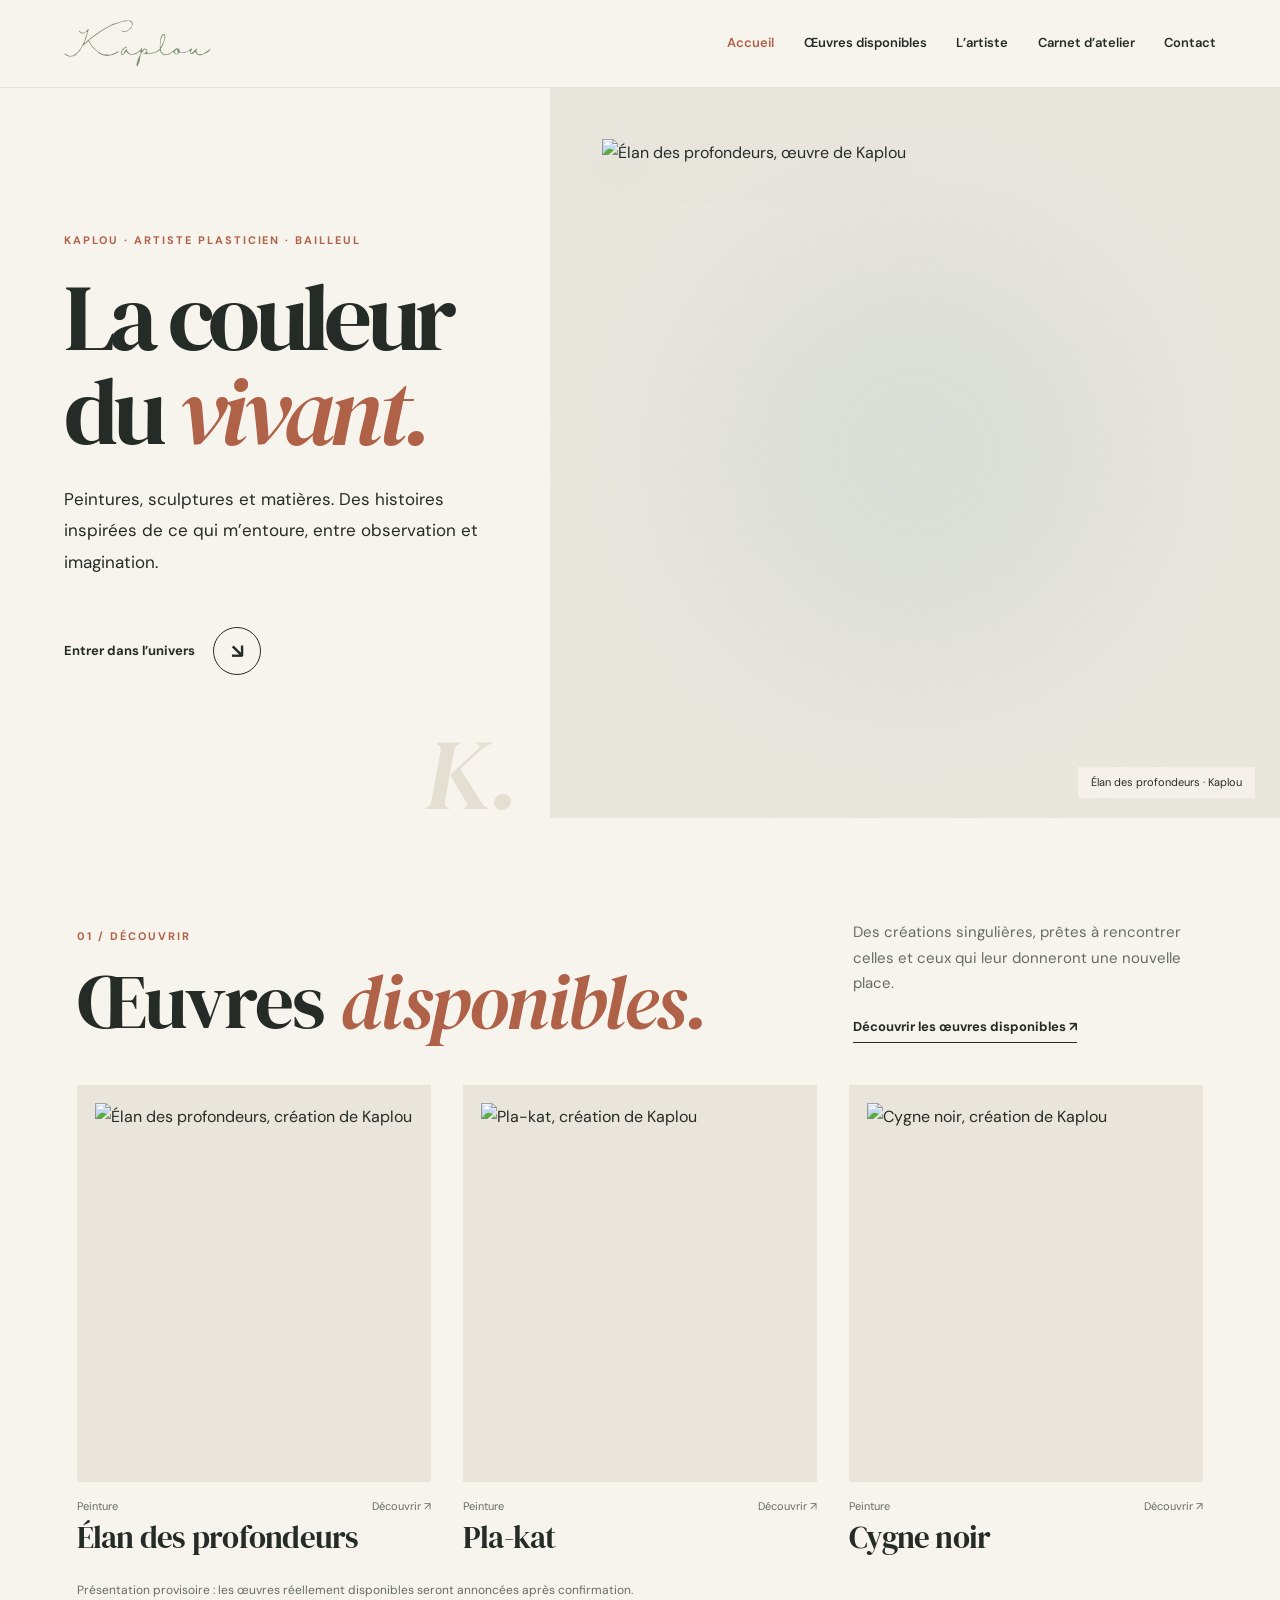
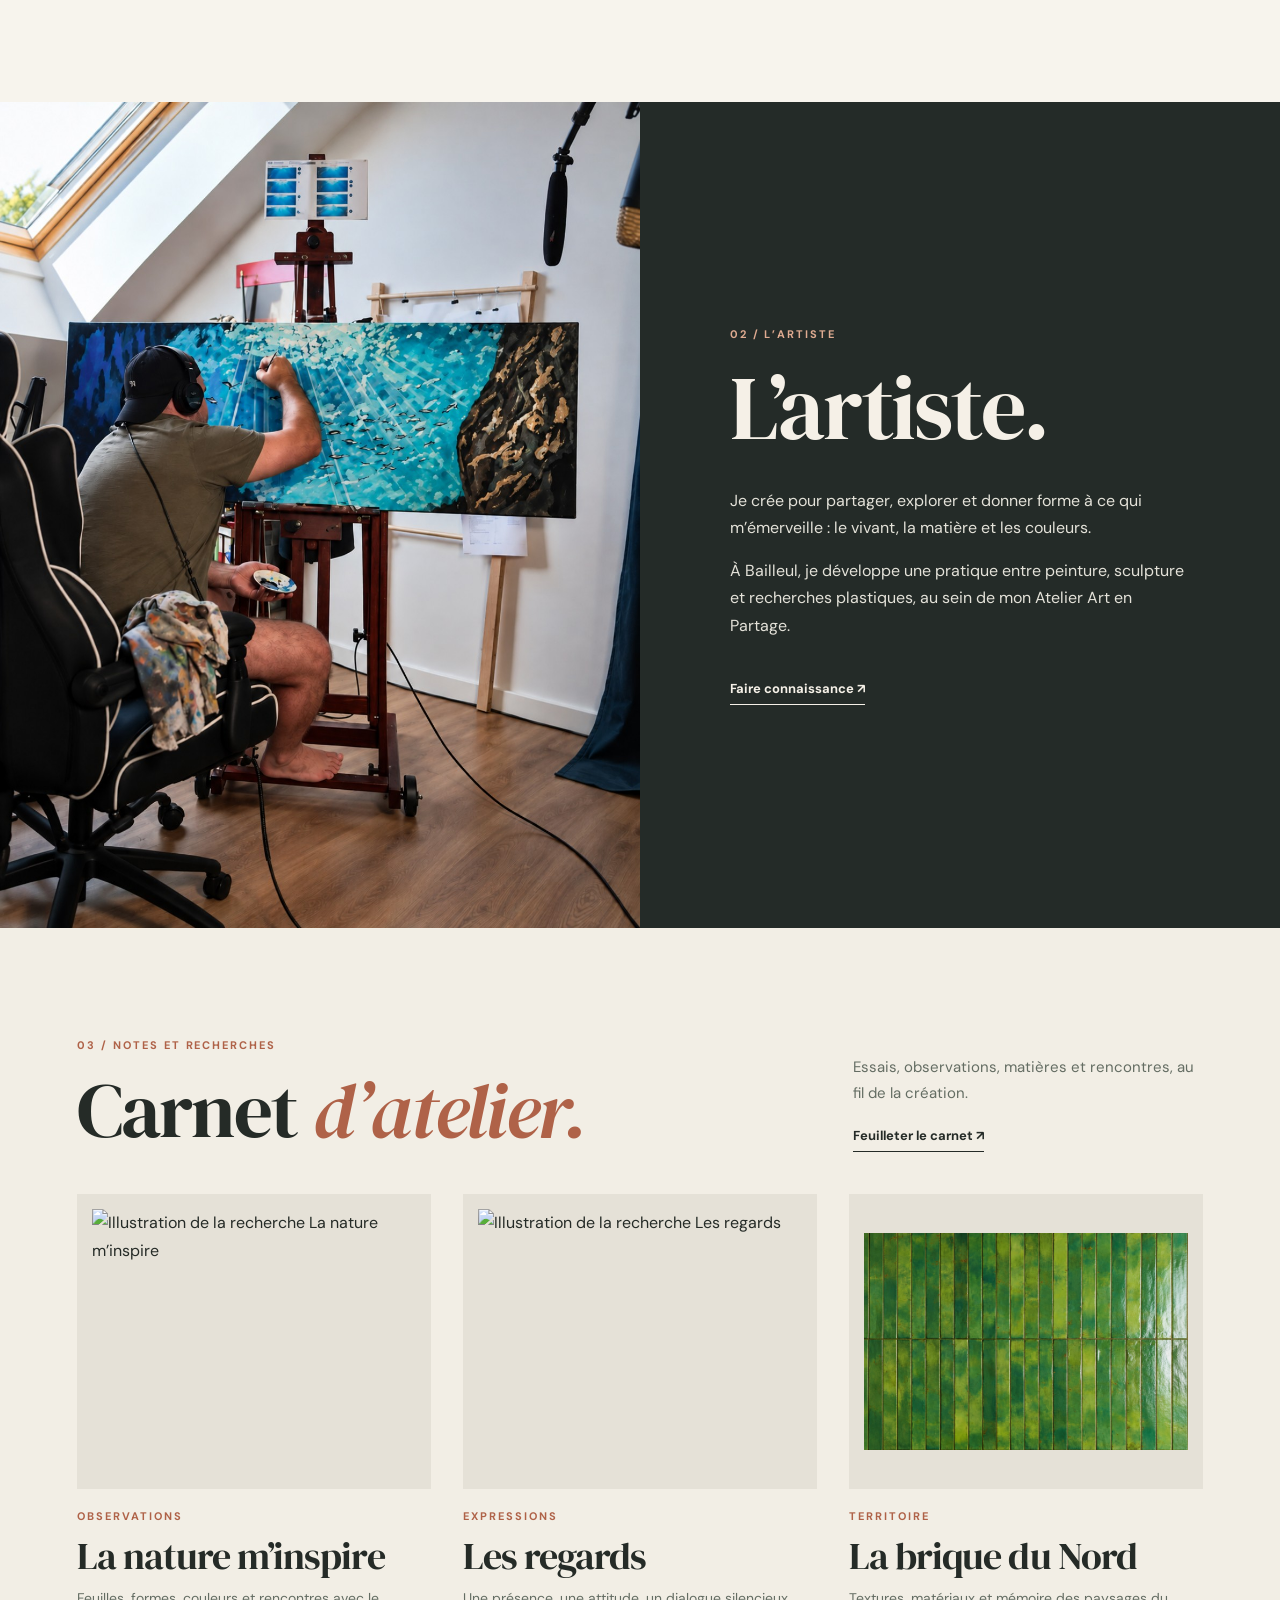
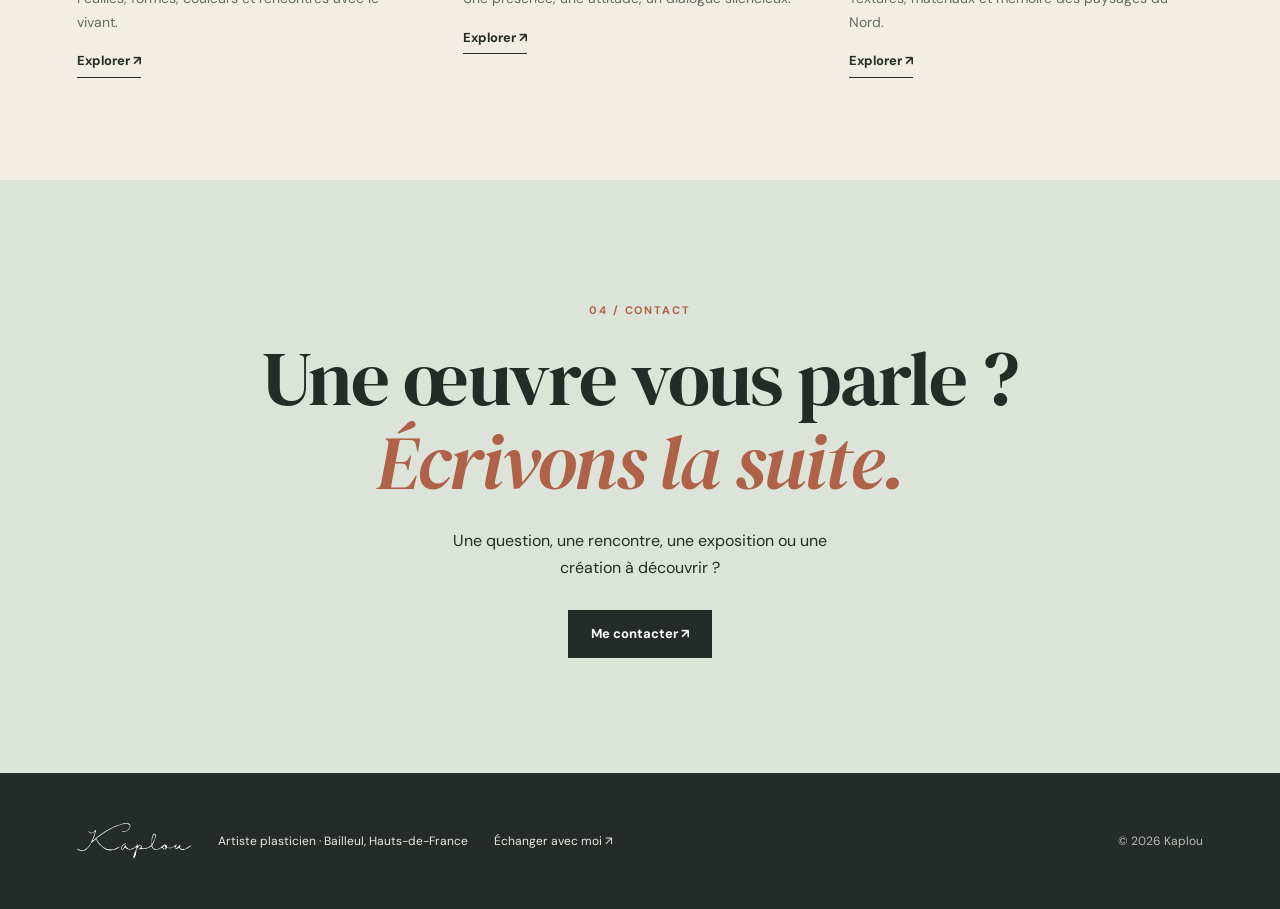
==== index.html @ fce2c9f2 "Actualiser le chargement des fiches pour supprimer l’ancien lien de contact" ====
<!doctype html><html lang="fr"><head><meta charset="utf-8"><meta name="viewport" content="width=device-width,initial-scale=1"><meta name="theme-color" content="#f7f4ed"><meta name="description" content="Peintures, sculptures et recherches artistiques de Kaplou, artiste plasticien à Bailleul."><title>Artiste plasticien | Kaplou</title><link rel="preconnect" href="https://fonts.googleapis.com"><link rel="preconnect" href="https://fonts.gstatic.com" crossorigin><link href="https://fonts.googleapis.com/css2?family=DM+Sans:wght@400;500;600;700&family=DM+Serif+Display:ital@0;1&display=swap" rel="stylesheet"><link rel="stylesheet" href="style.css"></head><body><header class="header"><a class="brand" href="index.html" aria-label="Kaplou, accueil"><img src="images/kaplou-signature.svg" alt="Kaplou"></a><button class="menu-toggle" aria-label="Ouvrir le menu" aria-controls="menu" aria-expanded="false"><span></span><span></span></button><nav class="nav" id="menu" aria-label="Navigation principale"><a aria-current="page" href="index.html">Accueil</a><a  href="oeuvres.html">Œuvres disponibles</a><a  href="artiste.html">L’artiste</a><a  href="carnet.html">Carnet d’atelier</a><a  href="index.html#contact">Contact</a></nav></header><main id="main"><section class="hero" id="accueil"><div class="hero-copy"><span class="overline">Kaplou · Artiste plasticien · Bailleul</span><h1>La couleur<br>du <em>vivant.</em></h1><p>Peintures, sculptures et matières. Des histoires inspirées de ce qui m’entoure, entre observation et imagination.</p><a class="round-link" href="#oeuvres"><span>Entrer dans l’univers</span><span aria-hidden="true">↘</span></a><span class="hero-mark" aria-hidden="true">K.</span></div><div class="hero-art"><img src="https://raw.githubusercontent.com/kaplou/Atelier-Art-en-partage/main/images/portfolio/elan-profondeurs.webp" alt="Élan des profondeurs, œuvre de Kaplou"><span class="image-label">Élan des profondeurs · Kaplou</span></div></section><section class="section works-preview" id="oeuvres"><div class="section-head"><div><span class="overline">01 / Découvrir</span><h2>Œuvres <em>disponibles.</em></h2></div><div><p>Des créations singulières, prêtes à rencontrer celles et ceux qui leur donneront une nouvelle place.</p><a class="text-link" href="oeuvres.html">Découvrir les œuvres disponibles ↗</a></div></div><div class="works-grid"><a class="work-card" href="oeuvre.html?id=elan" aria-label="Découvrir Élan des profondeurs"><div class="work-art"><img loading="lazy" src="https://raw.githubusercontent.com/kaplou/Atelier-Art-en-partage/main/images/portfolio/elan-profondeurs.webp" alt="Élan des profondeurs, création de Kaplou"></div><div class="card-meta"><span>Peinture</span><span>Découvrir ↗</span></div><h3>Élan des profondeurs</h3></a><a class="work-card" href="oeuvre.html?id=plakat" aria-label="Découvrir Pla-kat"><div class="work-art"><img loading="lazy" src="https://raw.githubusercontent.com/kaplou/Atelier-Art-en-partage/main/images/portfolio/pla-kat.webp" alt="Pla-kat, création de Kaplou"></div><div class="card-meta"><span>Peinture</span><span>Découvrir ↗</span></div><h3>Pla-kat</h3></a><a class="work-card" href="oeuvre.html?id=cygne" aria-label="Découvrir Cygne noir"><div class="work-art"><img loading="lazy" src="https://raw.githubusercontent.com/kaplou/Atelier-Art-en-partage/main/images/portfolio/cygne-noir-valide.webp" alt="Cygne noir, création de Kaplou"></div><div class="card-meta"><span>Peinture</span><span>Découvrir ↗</span></div><h3>Cygne noir</h3></a></div><p class="disclaimer">Présentation provisoire : les œuvres réellement disponibles seront annoncées après confirmation.</p></section><section class="artist-preview" id="artiste"><div class="artist-image"><img loading="lazy" src="images/Kaplou%20Atelier%2004%20oct.%202026%2C%2009_33_46.png" alt="Kaplou en train de travailler dans son atelier"></div><div class="artist-copy"><span class="overline">02 / L’artiste</span><h2>L’artiste.</h2><p>Je crée pour partager, explorer et donner forme à ce qui m’émerveille : le vivant, la matière et les couleurs.</p><p>À Bailleul, je développe une pratique entre peinture, sculpture et recherches plastiques, au sein de mon Atelier Art en Partage.</p><a class="text-link light" href="artiste.html">Faire connaissance ↗</a></div></section><section class="section journal-preview" id="carnet"><div class="section-head"><div><span class="overline">03 / Notes et recherches</span><h2>Carnet <em>d’atelier.</em></h2></div><div><p>Essais, observations, matières et rencontres, au fil de la création.</p><a class="text-link" href="carnet.html">Feuilleter le carnet ↗</a></div></div><div class="stories-grid"><a class="story-card" href="recherche.html?id=nature"><div class="story-art"><img loading="lazy" src="https://raw.githubusercontent.com/kaplou/Atelier-Art-en-partage/main/images/portfolio/elan-profondeurs.webp" alt="Illustration de la recherche La nature m’inspire"></div><span class="overline">Observations</span><h3>La nature m’inspire</h3><p>Feuilles, formes, couleurs et rencontres avec le vivant.</p><span class="text-link">Explorer ↗</span></a><a class="story-card" href="recherche.html?id=regards"><div class="story-art"><img loading="lazy" src="https://raw.githubusercontent.com/kaplou/Atelier-Art-en-partage/main/images/portfolio/pla-kat.webp" alt="Illustration de la recherche Les regards"></div><span class="overline">Expressions</span><h3>Les regards</h3><p>Une présence, une attitude, un dialogue silencieux.</p><span class="text-link">Explorer ↗</span></a><a class="story-card" href="recherche.html?id=brique"><div class="story-art"><img loading="lazy" src="images/Mur%20de%20carreaux%20verts%20%C3%A9maill%C3%A9s.png" alt="Illustration de la recherche La brique du Nord"></div><span class="overline">Territoire</span><h3>La brique du Nord</h3><p>Textures, matériaux et mémoire des paysages du Nord.</p><span class="text-link">Explorer ↗</span></a></div></section><section class="contact-block" id="contact"><span class="overline">04 / Contact</span><h2>Une œuvre vous parle ?<br><em>Écrivons la suite.</em></h2><p>Une question, une rencontre, une exposition ou une création à découvrir ?</p><a class="button" href="mailto:contact@atelierartenpartage.fr?subject=Bonjour%20Kaplou">Me contacter ↗</a></section></main><footer class="footer"><a href="index.html" aria-label="Retour à l’accueil"><img src="images/kaplou-signature.svg" alt="Kaplou"></a><p>Artiste plasticien · Bailleul, Hauts-de-France</p><a href="index.html#contact">Échanger avec moi ↗</a><small>© <span data-year></span> Kaplou</small></footer><script src="script.js?v=20261014b" defer></script></body></html>
---- style.css ----
:root{--paper:#f7f4ed;--paper2:#eee8dc;--ink:#252b27;--muted:#646d63;--sage:#849681;--brick:#af6248;--line:#ddd6c9;--dark:#242b28;--serif:'DM Serif Display',Georgia,serif;--sans:'DM Sans',Arial,sans-serif}*{box-sizing:border-box}html{scroll-behavior:smooth;scroll-padding-top:88px}body{margin:0;background:var(--paper);color:var(--ink);font:16px/1.7 var(--sans);-webkit-font-smoothing:antialiased}img{display:block;max-width:100%}a{color:inherit;text-decoration:none}button{font:inherit}button,a{-webkit-tap-highlight-color:transparent}a:focus-visible,button:focus-visible{outline:3px solid var(--brick);outline-offset:5px}h1,h2,h3,p{margin-top:0}h1,h2,h3{font-family:var(--serif);font-weight:400;line-height:1.08;letter-spacing:-.025em}h1 em,h2 em{font-weight:400;color:var(--brick)}.overline{font-size:11px;font-weight:700;letter-spacing:.18em;text-transform:uppercase;color:var(--brick)}.header{height:88px;display:flex;align-items:center;justify-content:space-between;gap:24px;padding:0 clamp(22px,5vw,88px);position:sticky;top:0;z-index:30;background:rgba(247,244,237,.96);backdrop-filter:blur(12px);border-bottom:1px solid rgba(37,43,39,.08)}.brand{display:block;flex:none}.brand img{width:148px;max-height:68px;object-fit:contain}.nav{display:flex;align-items:center;gap:clamp(16px,2.3vw,38px)}.nav a{font-size:13px;font-weight:600;position:relative}.nav a[aria-current]{color:var(--brick)}.nav a:hover{color:var(--brick)}.menu-toggle{display:none}.hero{min-height:min(730px,calc(100svh - 88px));display:grid;grid-template-columns:43% 57%;overflow:hidden}.hero-copy{padding:clamp(45px,7vw,112px) clamp(25px,5vw,85px);display:flex;flex-direction:column;justify-content:center;position:relative}.hero-copy h1{font-size:clamp(70px,7.4vw,126px);margin:22px 0 25px;line-height:.99;letter-spacing:-.06em}.hero-copy>p{max-width:440px;font-size:17px;line-height:1.85}.hero-mark{font-family:var(--serif);font-style:italic;font-size:100px;position:absolute;right:30px;bottom:-40px;color:#e5dfd3;z-index:-1}.round-link{margin-top:32px;display:flex;align-items:center;gap:18px;align-self:flex-start;font-size:13px;font-weight:700}.round-link span:last-child{display:grid;place-items:center;width:48px;height:48px;border:1px solid var(--ink);border-radius:50%;font-size:20px;transition:background .2s}.round-link:hover span:last-child{background:var(--ink);color:var(--paper)}.hero-art{position:relative;background:#e9e6de;display:flex;align-items:center;justify-content:center;overflow:hidden}.hero-art:before{content:'';position:absolute;width:60%;aspect-ratio:1;border-radius:50%;background:#cfd8cf;filter:blur(80px);opacity:.55}.hero-art img{position:relative;width:100%;height:100%;max-height:730px;object-fit:contain;padding:clamp(20px,4vw,65px);filter:drop-shadow(0 20px 22px rgba(0,0,0,.09))}.image-label{position:absolute;bottom:20px;right:25px;background:rgba(247,244,237,.86);padding:6px 13px;font-size:11px}.section{padding:clamp(70px,8vw,126px) clamp(24px,6vw,108px)}.section-head{display:flex;align-items:end;justify-content:space-between;gap:45px;margin-bottom:42px}.section-head h2{font-size:clamp(51px,6vw,92px);margin:12px 0 0}.section-head>div:last-child{max-width:350px}.section-head p{font-size:15px;color:var(--muted);margin-bottom:15px}.text-link{display:inline-block;font-size:13px;font-weight:700;border-bottom:1px solid currentColor;padding-bottom:4px}.text-link:hover{color:var(--brick)}.works-grid{display:grid;grid-template-columns:repeat(3,minmax(0,1fr));gap:clamp(16px,2.5vw,36px)}.work-card,.story-card{min-width:0}.work-art{height:clamp(260px,31vw,450px);display:grid;place-items:center;background:#eae5db;overflow:hidden}.work-art img{width:100%;height:100%;object-fit:contain;padding:18px;transition:transform .45s}.work-card:hover .work-art img,.story-card:hover .story-art img{transform:scale(1.04)}.card-meta{display:flex;justify-content:space-between;gap:8px;margin:15px 0 6px;font-size:11px;color:var(--muted)}.work-card h3{font-size:clamp(24px,2.4vw,34px);margin:0}.disclaimer{font-size:12px;color:var(--muted);margin:25px 0 0}.artist-preview{display:grid;grid-template-columns:1fr 1fr;background:var(--dark);color:#f5f0e7;min-height:530px}.artist-image{min-height:530px;overflow:hidden}.artist-image img{width:100%;height:100%;object-fit:cover}.artist-copy{padding:clamp(55px,7vw,105px) clamp(30px,7vw,112px);display:flex;flex-direction:column;align-items:flex-start;justify-content:center}.artist-copy .overline{color:#dfab91}.artist-copy h2{font-size:clamp(64px,7vw,104px);margin:16px 0 30px}.artist-copy p{font-size:16px;max-width:500px;color:#e4e2d9}.artist-copy .text-link{margin-top:23px}.text-link.light{color:#f5f0e7}.journal-preview{background:#f2eee5}.stories-grid{display:grid;grid-template-columns:repeat(3,minmax(0,1fr));gap:clamp(16px,2.5vw,34px)}.stories-grid.four{grid-template-columns:repeat(2,minmax(0,1fr));row-gap:70px}.story-art{height:clamp(200px,23vw,320px);background:#e5e1d7;overflow:hidden}.story-art img{height:100%;width:100%;object-fit:contain;padding:15px;transition:transform .45s}.story-card>.overline{display:block;margin-top:18px}.story-card h3{font-size:clamp(27px,3vw,42px);margin:10px 0}.story-card p{color:var(--muted);font-size:14px;max-width:330px;margin-bottom:12px}.contact-block{background:#dce4d9;text-align:center;padding:clamp(80px,9vw,140px) 24px}.contact-block h2{font-size:clamp(48px,6vw,90px);margin:15px 0 24px}.contact-block p{max-width:430px;margin:0 auto 28px}.button{display:inline-block;padding:13px 23px;background:var(--dark);color:white;font-size:13px;font-weight:700}.button:hover{background:var(--brick)}.footer{padding:50px clamp(24px,6vw,108px);display:flex;align-items:center;gap:26px;flex-wrap:wrap;background:var(--dark);color:#eeeae0}.footer img{width:115px;filter:brightness(0) invert(1)}.footer p,.footer a:not(:first-child),.footer small{font-size:12px;margin:0}.footer small{margin-left:auto;color:#bcbeb6}.page-intro{padding:clamp(70px,9vw,140px) clamp(24px,8vw,135px) clamp(65px,7vw,100px);max-width:1250px}.page-intro h1{font-size:clamp(65px,9vw,132px);margin:17px 0 28px;line-height:1}.page-intro p{max-width:670px;font-size:clamp(17px,2vw,22px);line-height:1.8}.inner-section{padding-top:55px}.soft-banner{padding:75px clamp(24px,8vw,135px);background:#e6e2d7}.soft-banner h2{font-size:clamp(43px,5vw,75px);margin:12px 0}.soft-banner p{max-width:680px}.subnav{display:flex;gap:10px;flex-wrap:wrap;padding:0 clamp(24px,8vw,135px) 50px}.subnav a{padding:11px 17px;border:1px solid var(--line);font-size:13px}.subnav a:hover{background:var(--ink);color:white}.editorial{display:grid;grid-template-columns:1fr 1fr;min-height:540px;scroll-margin-top:90px}.editorial.reverse .editorial-photo{order:2}.editorial-photo{min-height:440px;overflow:hidden;background:var(--paper2)}.editorial-photo img{width:100%;height:100%;object-fit:cover}.editorial-text{padding:clamp(55px,7vw,110px);display:flex;flex-direction:column;justify-content:center;align-items:flex-start}.editorial-text h2{font-size:clamp(50px,5.5vw,85px);margin:18px 0 30px}.editorial-text p{max-width:490px}.editorial.reverse{background:#ede7db}.compact{scroll-margin-top:90px}.territory{display:grid;grid-template-columns:1fr 1fr;align-items:center;background:#dce4d9;scroll-margin-top:90px}.territory>div{padding:clamp(55px,7vw,110px)}.territory h2{font-size:clamp(52px,6vw,90px);margin:18px 0 28px}.territory p{max-width:480px}.territory img{width:100%;height:100%;max-height:620px;object-fit:cover}.detail-shell{max-width:1280px;margin:auto;padding:40px clamp(24px,6vw,85px) 120px}.back-link{font-size:13px;display:inline-block;margin-bottom:40px;border-bottom:1px solid var(--ink)}.detail-grid{display:grid;grid-template-columns:1.1fr .9fr;gap:clamp(30px,6vw,90px);align-items:start}.detail-photo{background:var(--paper2);height:clamp(380px,50vw,660px);display:flex;align-items:center;justify-content:center}.detail-photo img{height:100%;width:100%;object-fit:contain;padding:24px}.detail-thumbs{display:flex;gap:12px;margin-top:14px}.detail-thumbs button{width:90px;height:90px;border:1px solid var(--line);background:#ebe5d9;cursor:pointer;padding:5px}.detail-thumbs button[aria-pressed=true]{border:2px solid var(--brick)}.detail-thumbs img{width:100%;height:100%;object-fit:contain}.detail-copy{padding-top:25px}.detail-copy h1,.research-detail h1{font-size:clamp(53px,6vw,90px);margin:15px 0 28px}.detail-copy p{font-size:17px}.detail-note{margin-top:35px;border-top:1px solid var(--line);padding-top:25px;color:var(--muted);font-size:14px}.research-detail{max-width:960px}.research-detail>p{max-width:690px;font-size:19px}.research-image{width:100%;max-height:660px;object-fit:contain;background:var(--paper2);padding:25px;margin:35px 0}.research-text{max-width:650px;margin-top:50px}.research-text h2{font-size:clamp(40px,5vw,65px)}.research-text p{color:var(--muted)}@media(max-width:900px){.header{height:74px}.brand img{width:125px}.menu-toggle{display:flex;width:45px;height:45px;flex-direction:column;justify-content:center;gap:7px;border:0;background:transparent;cursor:pointer}.menu-toggle span{height:2px;width:24px;background:var(--ink);display:block}.nav{display:none;position:absolute;left:0;right:0;top:74px;background:var(--paper);padding:18px 25px 28px;box-shadow:0 16px 30px rgba(0,0,0,.1);flex-direction:column;align-items:stretch;gap:0}.nav.open{display:flex}.nav a{padding:12px 0;border-bottom:1px solid var(--line);font-size:16px}.hero{grid-template-columns:1fr;min-height:0}.hero-copy{padding:60px 30px 40px}.hero-copy h1{font-size:clamp(65px,11vw,100px)}.hero-art{min-height:460px;height:56vw;max-height:610px}.section-head{align-items:start;flex-direction:column;gap:20px}.artist-preview{grid-template-columns:1fr}.artist-image{min-height:0;height:440px}.artist-copy{padding:65px 30px}.editorial,.territory{grid-template-columns:1fr}.editorial.reverse .editorial-photo{order:0}.editorial-photo{height:400px;min-height:0}.editorial-text,.territory>div{padding:60px 30px}.territory img{height:400px}.detail-grid{grid-template-columns:1fr}.detail-photo{height:540px}}@media(max-width:600px){body{font-size:15px}.hero-copy{padding:52px 23px 35px}.hero-copy h1{font-size:clamp(60px,15vw,88px)}.hero-art{height:390px;min-height:0}.hero-art img{padding:25px}.section{padding:65px 22px}.section-head{margin-bottom:30px}.section-head h2{font-size:clamp(50px,12vw,73px)}.works-grid{grid-template-columns:repeat(2,minmax(0,1fr));gap:15px}.work-art{height:240px}.work-art img{padding:9px}.work-card h3{font-size:23px}.card-meta{font-size:10px;flex-wrap:wrap}.stories-grid,.stories-grid.four{grid-template-columns:1fr;gap:40px}.story-art{height:285px}.artist-image{height:360px}.artist-copy h2{font-size:65px}.contact-block{padding:85px 23px}.contact-block h2{font-size:52px}.page-intro{padding:65px 23px 40px}.page-intro h1{font-size:clamp(56px,13vw,78px)}.subnav{padding:0 22px 30px}.editorial-photo{height:330px}.editorial-text{padding:55px 23px}.detail-shell{padding:30px 22px 80px}.detail-photo{height:390px}.detail-thumbs button{width:75px;height:75px}.footer{padding:40px 23px;gap:20px}.footer small{margin-left:0;width:100%}}@media(prefers-reduced-motion:reduce){html{scroll-behavior:auto}*,*:before,*:after{transition:none!important}}
/* Œuvres disponibles : invitation douce à l'adoption */
.artist-word{scroll-margin-top:110px;margin-top:32px;padding:30px 0;border-top:1px solid var(--line)}.artist-word h2{font-size:clamp(32px,4vw,52px);margin:12px 0 20px}.artist-word p{font-size:16px}.adoption-pending{margin-top:20px;padding:20px 22px;background:var(--paper2);font-size:13px!important;color:var(--muted)}.detail-story-trigger{margin-top:15px;margin-bottom:8px}.detail-note .button{color:white}
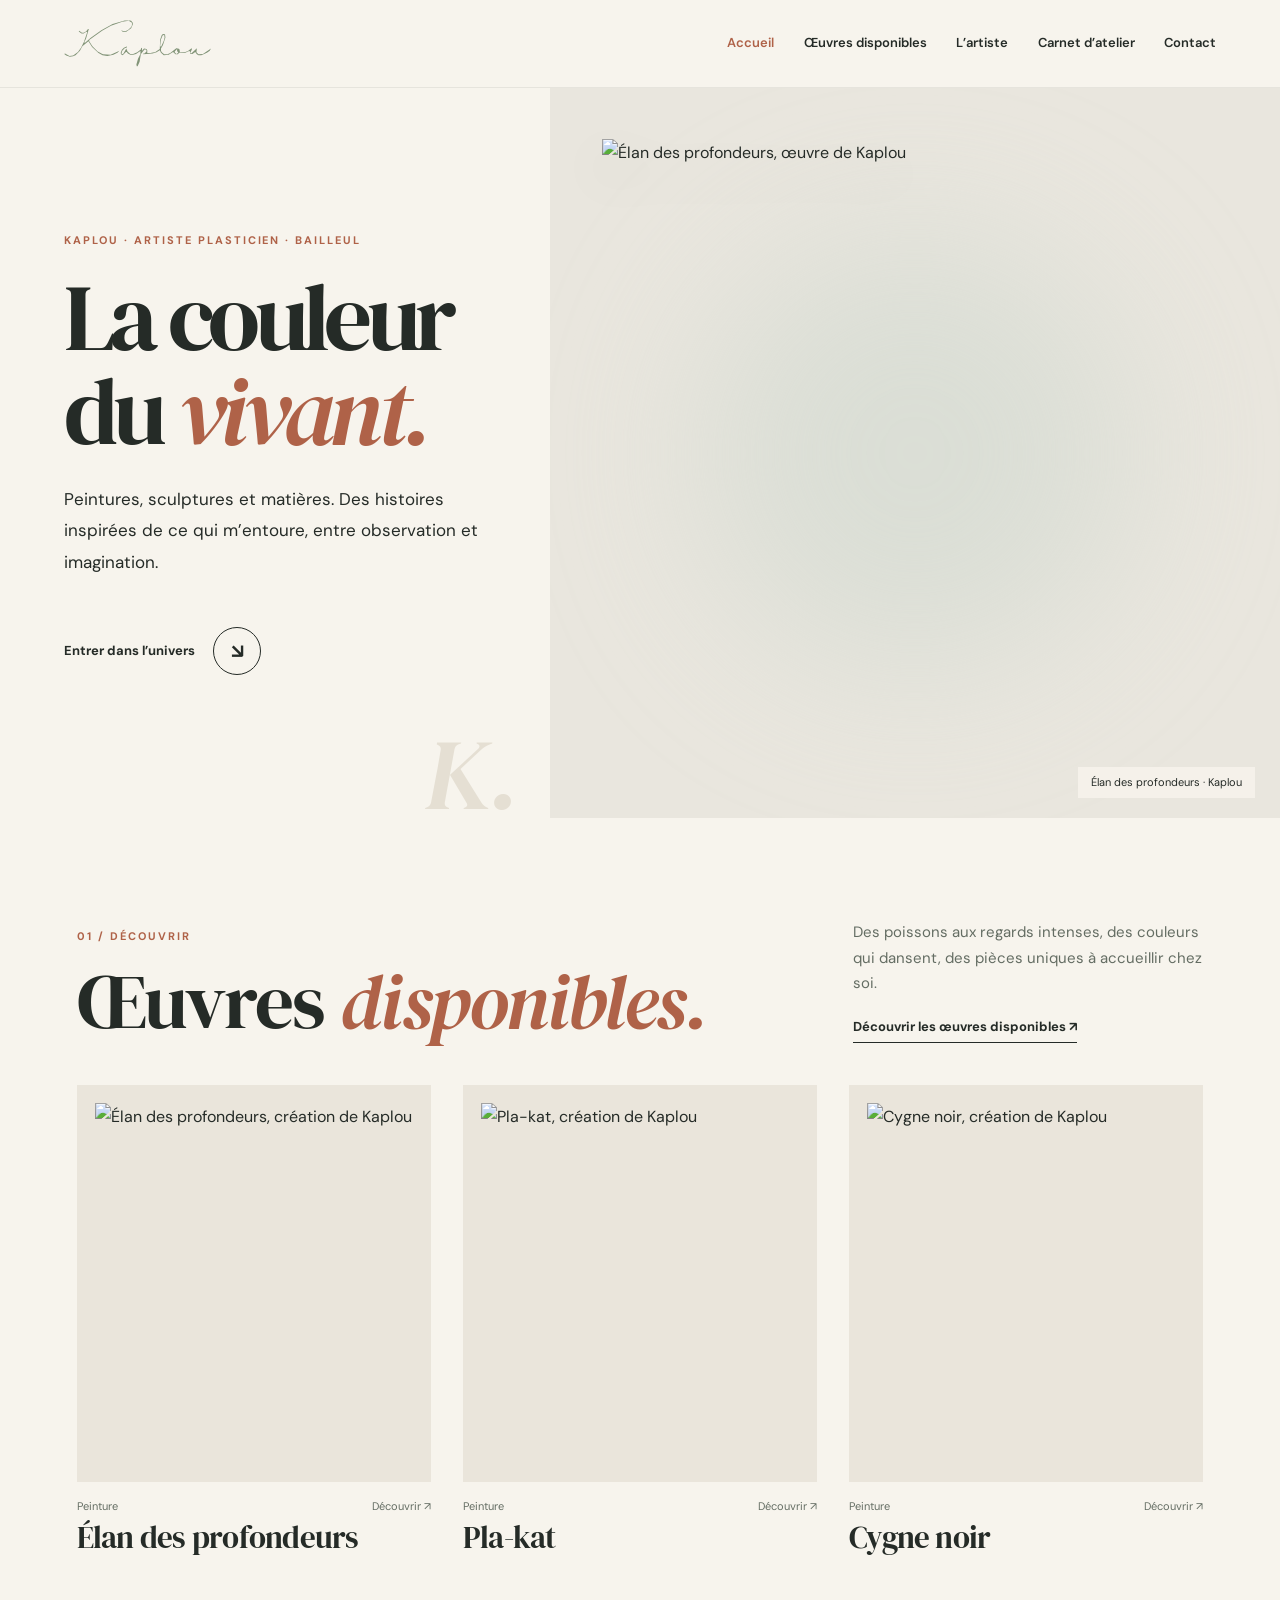
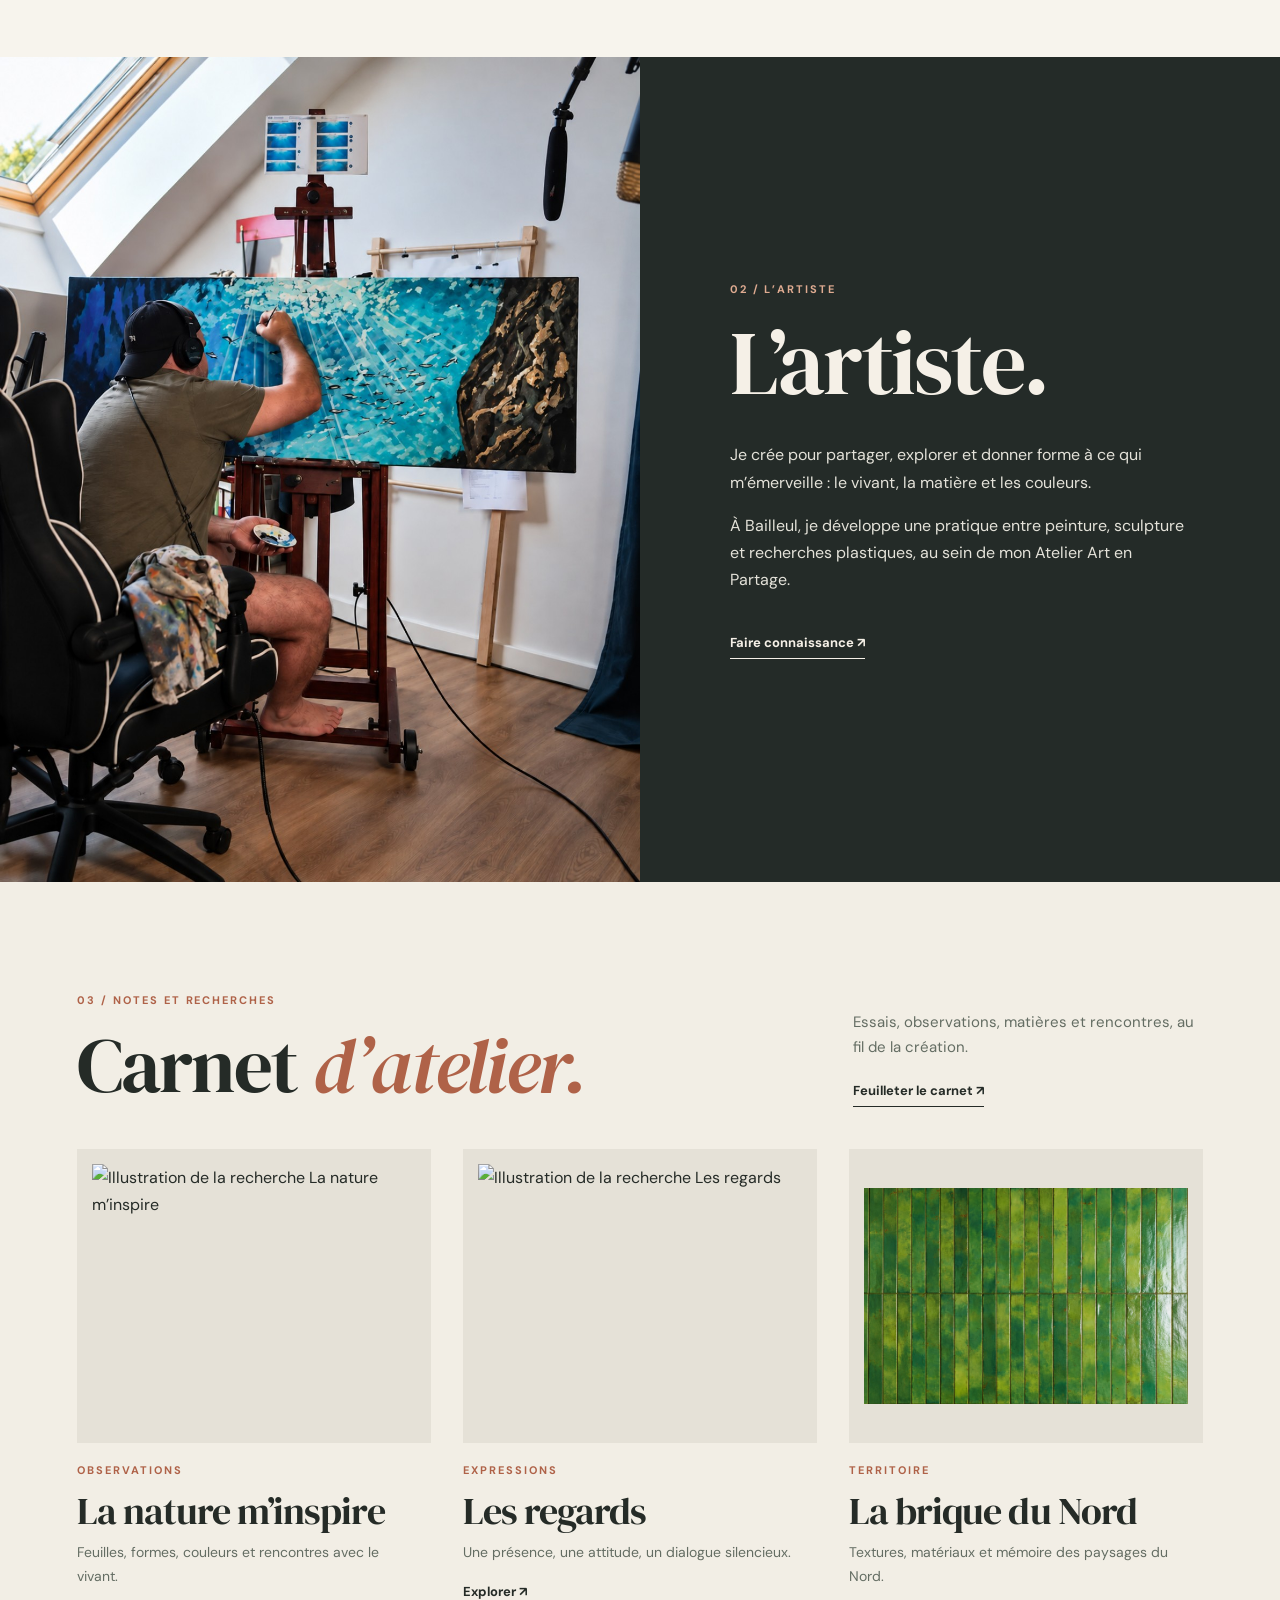
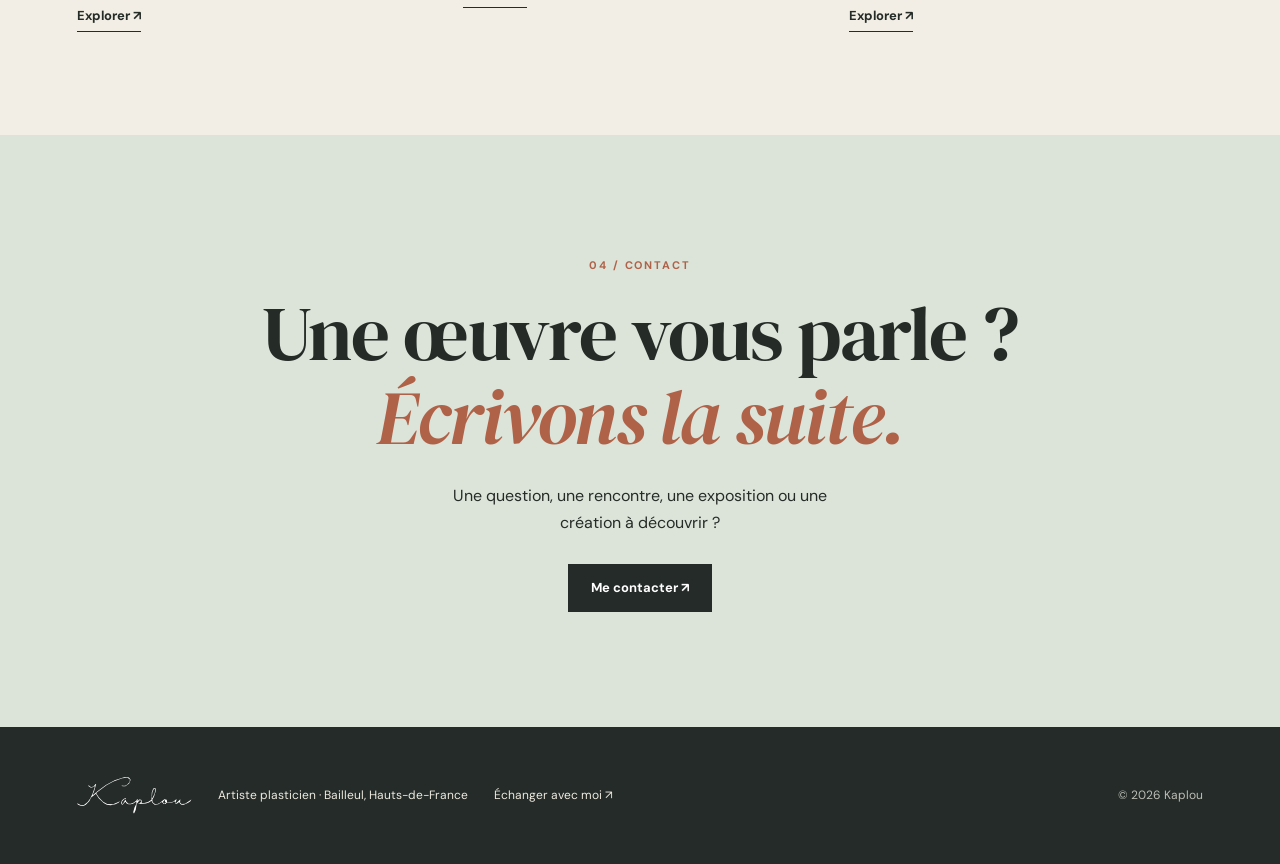
==== commit 63375fa8: "Présenter une expérience Kaplou complète avec contenus exemples sans textes techniques" ====
--- a/index.html
+++ b/index.html
@@ -1 +1 @@
-<!doctype html><html lang="fr"><head><meta charset="utf-8"><meta name="viewport" content="width=device-width,initial-scale=1"><meta name="theme-color" content="#f7f4ed"><meta name="description" content="Peintures, sculptures et recherches artistiques de Kaplou, artiste plasticien à Bailleul."><title>Artiste plasticien | Kaplou</title><link rel="preconnect" href="https://fonts.googleapis.com"><link rel="preconnect" href="https://fonts.gstatic.com" crossorigin><link href="https://fonts.googleapis.com/css2?family=DM+Sans:wght@400;500;600;700&family=DM+Serif+Display:ital@0;1&display=swap" rel="stylesheet"><link rel="stylesheet" href="style.css"></head><body><header class="header"><a class="brand" href="index.html" aria-label="Kaplou, accueil"><img src="images/kaplou-signature.svg" alt="Kaplou"></a><button class="menu-toggle" aria-label="Ouvrir le menu" aria-controls="menu" aria-expanded="false"><span></span><span></span></button><nav class="nav" id="menu" aria-label="Navigation principale"><a aria-current="page" href="index.html">Accueil</a><a  href="oeuvres.html">Œuvres disponibles</a><a  href="artiste.html">L’artiste</a><a  href="carnet.html">Carnet d’atelier</a><a  href="index.html#contact">Contact</a></nav></header><main id="main"><section class="hero" id="accueil"><div class="hero-copy"><span class="overline">Kaplou · Artiste plasticien · Bailleul</span><h1>La couleur<br>du <em>vivant.</em></h1><p>Peintures, sculptures et matières. Des histoires inspirées de ce qui m’entoure, entre observation et imagination.</p><a class="round-link" href="#oeuvres"><span>Entrer dans l’univers</span><span aria-hidden="true">↘</span></a><span class="hero-mark" aria-hidden="true">K.</span></div><div class="hero-art"><img src="https://raw.githubusercontent.com/kaplou/Atelier-Art-en-partage/main/images/portfolio/elan-profondeurs.webp" alt="Élan des profondeurs, œuvre de Kaplou"><span class="image-label">Élan des profondeurs · Kaplou</span></div></section><section class="section works-preview" id="oeuvres"><div class="section-head"><div><span class="overline">01 / Découvrir</span><h2>Œuvres <em>disponibles.</em></h2></div><div><p>Des créations singulières, prêtes à rencontrer celles et ceux qui leur donneront une nouvelle place.</p><a class="text-link" href="oeuvres.html">Découvrir les œuvres disponibles ↗</a></div></div><div class="works-grid"><a class="work-card" href="oeuvre.html?id=elan" aria-label="Découvrir Élan des profondeurs"><div class="work-art"><img loading="lazy" src="https://raw.githubusercontent.com/kaplou/Atelier-Art-en-partage/main/images/portfolio/elan-profondeurs.webp" alt="Élan des profondeurs, création de Kaplou"></div><div class="card-meta"><span>Peinture</span><span>Découvrir ↗</span></div><h3>Élan des profondeurs</h3></a><a class="work-card" href="oeuvre.html?id=plakat" aria-label="Découvrir Pla-kat"><div class="work-art"><img loading="lazy" src="https://raw.githubusercontent.com/kaplou/Atelier-Art-en-partage/main/images/portfolio/pla-kat.webp" alt="Pla-kat, création de Kaplou"></div><div class="card-meta"><span>Peinture</span><span>Découvrir ↗</span></div><h3>Pla-kat</h3></a><a class="work-card" href="oeuvre.html?id=cygne" aria-label="Découvrir Cygne noir"><div class="work-art"><img loading="lazy" src="https://raw.githubusercontent.com/kaplou/Atelier-Art-en-partage/main/images/portfolio/cygne-noir-valide.webp" alt="Cygne noir, création de Kaplou"></div><div class="card-meta"><span>Peinture</span><span>Découvrir ↗</span></div><h3>Cygne noir</h3></a></div><p class="disclaimer">Présentation provisoire : les œuvres réellement disponibles seront annoncées après confirmation.</p></section><section class="artist-preview" id="artiste"><div class="artist-image"><img loading="lazy" src="images/Kaplou%20Atelier%2004%20oct.%202026%2C%2009_33_46.png" alt="Kaplou en train de travailler dans son atelier"></div><div class="artist-copy"><span class="overline">02 / L’artiste</span><h2>L’artiste.</h2><p>Je crée pour partager, explorer et donner forme à ce qui m’émerveille : le vivant, la matière et les couleurs.</p><p>À Bailleul, je développe une pratique entre peinture, sculpture et recherches plastiques, au sein de mon Atelier Art en Partage.</p><a class="text-link light" href="artiste.html">Faire connaissance ↗</a></div></section><section class="section journal-preview" id="carnet"><div class="section-head"><div><span class="overline">03 / Notes et recherches</span><h2>Carnet <em>d’atelier.</em></h2></div><div><p>Essais, observations, matières et rencontres, au fil de la création.</p><a class="text-link" href="carnet.html">Feuilleter le carnet ↗</a></div></div><div class="stories-grid"><a class="story-card" href="recherche.html?id=nature"><div class="story-art"><img loading="lazy" src="https://raw.githubusercontent.com/kaplou/Atelier-Art-en-partage/main/images/portfolio/elan-profondeurs.webp" alt="Illustration de la recherche La nature m’inspire"></div><span class="overline">Observations</span><h3>La nature m’inspire</h3><p>Feuilles, formes, couleurs et rencontres avec le vivant.</p><span class="text-link">Explorer ↗</span></a><a class="story-card" href="recherche.html?id=regards"><div class="story-art"><img loading="lazy" src="https://raw.githubusercontent.com/kaplou/Atelier-Art-en-partage/main/images/portfolio/pla-kat.webp" alt="Illustration de la recherche Les regards"></div><span class="overline">Expressions</span><h3>Les regards</h3><p>Une présence, une attitude, un dialogue silencieux.</p><span class="text-link">Explorer ↗</span></a><a class="story-card" href="recherche.html?id=brique"><div class="story-art"><img loading="lazy" src="images/Mur%20de%20carreaux%20verts%20%C3%A9maill%C3%A9s.png" alt="Illustration de la recherche La brique du Nord"></div><span class="overline">Territoire</span><h3>La brique du Nord</h3><p>Textures, matériaux et mémoire des paysages du Nord.</p><span class="text-link">Explorer ↗</span></a></div></section><section class="contact-block" id="contact"><span class="overline">04 / Contact</span><h2>Une œuvre vous parle ?<br><em>Écrivons la suite.</em></h2><p>Une question, une rencontre, une exposition ou une création à découvrir ?</p><a class="button" href="mailto:contact@atelierartenpartage.fr?subject=Bonjour%20Kaplou">Me contacter ↗</a></section></main><footer class="footer"><a href="index.html" aria-label="Retour à l’accueil"><img src="images/kaplou-signature.svg" alt="Kaplou"></a><p>Artiste plasticien · Bailleul, Hauts-de-France</p><a href="index.html#contact">Échanger avec moi ↗</a><small>© <span data-year></span> Kaplou</small></footer><script src="script.js?v=20261014b" defer></script></body></html>+<!doctype html><html lang="fr"><head><meta charset="utf-8"><meta name="viewport" content="width=device-width,initial-scale=1"><meta name="theme-color" content="#f7f4ed"><meta name="description" content="Peintures, sculptures et recherches artistiques de Kaplou, artiste plasticien à Bailleul."><title>Artiste plasticien | Kaplou</title><link rel="preconnect" href="https://fonts.googleapis.com"><link rel="preconnect" href="https://fonts.gstatic.com" crossorigin><link href="https://fonts.googleapis.com/css2?family=DM+Sans:wght@400;500;600;700&family=DM+Serif+Display:ital@0;1&display=swap" rel="stylesheet"><link rel="stylesheet" href="style.css?v=20261014c"></head><body><header class="header"><a class="brand" href="index.html" aria-label="Kaplou, accueil"><img src="images/kaplou-signature.svg" alt="Kaplou"></a><button class="menu-toggle" aria-label="Ouvrir le menu" aria-controls="menu" aria-expanded="false"><span></span><span></span></button><nav class="nav" id="menu" aria-label="Navigation principale"><a aria-current="page" href="index.html">Accueil</a><a  href="oeuvres.html">Œuvres disponibles</a><a  href="artiste.html">L’artiste</a><a  href="carnet.html">Carnet d’atelier</a><a  href="index.html#contact">Contact</a></nav></header><main id="main"><section class="hero" id="accueil"><div class="hero-copy"><span class="overline">Kaplou · Artiste plasticien · Bailleul</span><h1>La couleur<br>du <em>vivant.</em></h1><p>Peintures, sculptures et matières. Des histoires inspirées de ce qui m’entoure, entre observation et imagination.</p><a class="round-link" href="#oeuvres"><span>Entrer dans l’univers</span><span aria-hidden="true">↘</span></a><span class="hero-mark" aria-hidden="true">K.</span></div><div class="hero-art"><img src="https://raw.githubusercontent.com/kaplou/Atelier-Art-en-partage/main/images/portfolio/elan-profondeurs.webp" alt="Élan des profondeurs, œuvre de Kaplou"><span class="image-label">Élan des profondeurs · Kaplou</span></div></section><section class="section works-preview" id="oeuvres"><div class="section-head"><div><span class="overline">01 / Découvrir</span><h2>Œuvres <em>disponibles.</em></h2></div><div><p>Des poissons aux regards intenses, des couleurs qui dansent, des pièces uniques à accueillir chez soi.</p><a class="text-link" href="oeuvres.html">Découvrir les œuvres disponibles ↗</a></div></div><div class="works-grid"><a class="work-card" href="oeuvre.html?id=elan" aria-label="Découvrir Élan des profondeurs"><div class="work-art"><img loading="lazy" src="https://raw.githubusercontent.com/kaplou/Atelier-Art-en-partage/main/images/portfolio/elan-profondeurs.webp" alt="Élan des profondeurs, création de Kaplou"></div><div class="card-meta"><span>Peinture</span><span>Découvrir ↗</span></div><h3>Élan des profondeurs</h3></a><a class="work-card" href="oeuvre.html?id=plakat" aria-label="Découvrir Pla-kat"><div class="work-art"><img loading="lazy" src="https://raw.githubusercontent.com/kaplou/Atelier-Art-en-partage/main/images/portfolio/pla-kat.webp" alt="Pla-kat, création de Kaplou"></div><div class="card-meta"><span>Peinture</span><span>Découvrir ↗</span></div><h3>Pla-kat</h3></a><a class="work-card" href="oeuvre.html?id=cygne" aria-label="Découvrir Cygne noir"><div class="work-art"><img loading="lazy" src="https://raw.githubusercontent.com/kaplou/Atelier-Art-en-partage/main/images/portfolio/cygne-noir-valide.webp" alt="Cygne noir, création de Kaplou"></div><div class="card-meta"><span>Peinture</span><span>Découvrir ↗</span></div><h3>Cygne noir</h3></a></div></section><section class="artist-preview" id="artiste"><div class="artist-image"><img loading="lazy" src="images/Kaplou%20Atelier%2004%20oct.%202026%2C%2009_33_46.png" alt="Kaplou en train de travailler dans son atelier"></div><div class="artist-copy"><span class="overline">02 / L’artiste</span><h2>L’artiste.</h2><p>Je crée pour partager, explorer et donner forme à ce qui m’émerveille : le vivant, la matière et les couleurs.</p><p>À Bailleul, je développe une pratique entre peinture, sculpture et recherches plastiques, au sein de mon Atelier Art en Partage.</p><a class="text-link light" href="artiste.html">Faire connaissance ↗</a></div></section><section class="section journal-preview" id="carnet"><div class="section-head"><div><span class="overline">03 / Notes et recherches</span><h2>Carnet <em>d’atelier.</em></h2></div><div><p>Essais, observations, matières et rencontres, au fil de la création.</p><a class="text-link" href="carnet.html">Feuilleter le carnet ↗</a></div></div><div class="stories-grid"><a class="story-card" href="recherche.html?id=nature"><div class="story-art"><img loading="lazy" src="https://raw.githubusercontent.com/kaplou/Atelier-Art-en-partage/main/images/portfolio/elan-profondeurs.webp" alt="Illustration de la recherche La nature m’inspire"></div><span class="overline">Observations</span><h3>La nature m’inspire</h3><p>Feuilles, formes, couleurs et rencontres avec le vivant.</p><span class="text-link">Explorer ↗</span></a><a class="story-card" href="recherche.html?id=regards"><div class="story-art"><img loading="lazy" src="https://raw.githubusercontent.com/kaplou/Atelier-Art-en-partage/main/images/portfolio/pla-kat.webp" alt="Illustration de la recherche Les regards"></div><span class="overline">Expressions</span><h3>Les regards</h3><p>Une présence, une attitude, un dialogue silencieux.</p><span class="text-link">Explorer ↗</span></a><a class="story-card" href="recherche.html?id=brique"><div class="story-art"><img loading="lazy" src="images/Mur%20de%20carreaux%20verts%20%C3%A9maill%C3%A9s.png" alt="Illustration de la recherche La brique du Nord"></div><span class="overline">Territoire</span><h3>La brique du Nord</h3><p>Textures, matériaux et mémoire des paysages du Nord.</p><span class="text-link">Explorer ↗</span></a></div></section><section class="contact-block" id="contact"><span class="overline">04 / Contact</span><h2>Une œuvre vous parle ?<br><em>Écrivons la suite.</em></h2><p>Une question, une rencontre, une exposition ou une création à découvrir ?</p><a class="button" href="mailto:contact@atelierartenpartage.fr?subject=Bonjour%20Kaplou">Me contacter ↗</a></section></main><footer class="footer"><a href="index.html" aria-label="Retour à l’accueil"><img src="images/kaplou-signature.svg" alt="Kaplou"></a><p>Artiste plasticien · Bailleul, Hauts-de-France</p><a href="index.html#contact">Échanger avec moi ↗</a><small>© <span data-year></span> Kaplou</small></footer><script src="script.js?v=20261014c" defer></script></body></html>
--- a/style.css
+++ b/style.css
@@ -1,3 +1,6 @@
 :root{--paper:#f7f4ed;--paper2:#eee8dc;--ink:#252b27;--muted:#646d63;--sage:#849681;--brick:#af6248;--line:#ddd6c9;--dark:#242b28;--serif:'DM Serif Display',Georgia,serif;--sans:'DM Sans',Arial,sans-serif}*{box-sizing:border-box}html{scroll-behavior:smooth;scroll-padding-top:88px}body{margin:0;background:var(--paper);color:var(--ink);font:16px/1.7 var(--sans);-webkit-font-smoothing:antialiased}img{display:block;max-width:100%}a{color:inherit;text-decoration:none}button{font:inherit}button,a{-webkit-tap-highlight-color:transparent}a:focus-visible,button:focus-visible{outline:3px solid var(--brick);outline-offset:5px}h1,h2,h3,p{margin-top:0}h1,h2,h3{font-family:var(--serif);font-weight:400;line-height:1.08;letter-spacing:-.025em}h1 em,h2 em{font-weight:400;color:var(--brick)}.overline{font-size:11px;font-weight:700;letter-spacing:.18em;text-transform:uppercase;color:var(--brick)}.header{height:88px;display:flex;align-items:center;justify-content:space-between;gap:24px;padding:0 clamp(22px,5vw,88px);position:sticky;top:0;z-index:30;background:rgba(247,244,237,.96);backdrop-filter:blur(12px);border-bottom:1px solid rgba(37,43,39,.08)}.brand{display:block;flex:none}.brand img{width:148px;max-height:68px;object-fit:contain}.nav{display:flex;align-items:center;gap:clamp(16px,2.3vw,38px)}.nav a{font-size:13px;font-weight:600;position:relative}.nav a[aria-current]{color:var(--brick)}.nav a:hover{color:var(--brick)}.menu-toggle{display:none}.hero{min-height:min(730px,calc(100svh - 88px));display:grid;grid-template-columns:43% 57%;overflow:hidden}.hero-copy{padding:clamp(45px,7vw,112px) clamp(25px,5vw,85px);display:flex;flex-direction:column;justify-content:center;position:relative}.hero-copy h1{font-size:clamp(70px,7.4vw,126px);margin:22px 0 25px;line-height:.99;letter-spacing:-.06em}.hero-copy>p{max-width:440px;font-size:17px;line-height:1.85}.hero-mark{font-family:var(--serif);font-style:italic;font-size:100px;position:absolute;right:30px;bottom:-40px;color:#e5dfd3;z-index:-1}.round-link{margin-top:32px;display:flex;align-items:center;gap:18px;align-self:flex-start;font-size:13px;font-weight:700}.round-link span:last-child{display:grid;place-items:center;width:48px;height:48px;border:1px solid var(--ink);border-radius:50%;font-size:20px;transition:background .2s}.round-link:hover span:last-child{background:var(--ink);color:var(--paper)}.hero-art{position:relative;background:#e9e6de;display:flex;align-items:center;justify-content:center;overflow:hidden}.hero-art:before{content:'';position:absolute;width:60%;aspect-ratio:1;border-radius:50%;background:#cfd8cf;filter:blur(80px);opacity:.55}.hero-art img{position:relative;width:100%;height:100%;max-height:730px;object-fit:contain;padding:clamp(20px,4vw,65px);filter:drop-shadow(0 20px 22px rgba(0,0,0,.09))}.image-label{position:absolute;bottom:20px;right:25px;background:rgba(247,244,237,.86);padding:6px 13px;font-size:11px}.section{padding:clamp(70px,8vw,126px) clamp(24px,6vw,108px)}.section-head{display:flex;align-items:end;justify-content:space-between;gap:45px;margin-bottom:42px}.section-head h2{font-size:clamp(51px,6vw,92px);margin:12px 0 0}.section-head>div:last-child{max-width:350px}.section-head p{font-size:15px;color:var(--muted);margin-bottom:15px}.text-link{display:inline-block;font-size:13px;font-weight:700;border-bottom:1px solid currentColor;padding-bottom:4px}.text-link:hover{color:var(--brick)}.works-grid{display:grid;grid-template-columns:repeat(3,minmax(0,1fr));gap:clamp(16px,2.5vw,36px)}.work-card,.story-card{min-width:0}.work-art{height:clamp(260px,31vw,450px);display:grid;place-items:center;background:#eae5db;overflow:hidden}.work-art img{width:100%;height:100%;object-fit:contain;padding:18px;transition:transform .45s}.work-card:hover .work-art img,.story-card:hover .story-art img{transform:scale(1.04)}.card-meta{display:flex;justify-content:space-between;gap:8px;margin:15px 0 6px;font-size:11px;color:var(--muted)}.work-card h3{font-size:clamp(24px,2.4vw,34px);margin:0}.disclaimer{font-size:12px;color:var(--muted);margin:25px 0 0}.artist-preview{display:grid;grid-template-columns:1fr 1fr;background:var(--dark);color:#f5f0e7;min-height:530px}.artist-image{min-height:530px;overflow:hidden}.artist-image img{width:100%;height:100%;object-fit:cover}.artist-copy{padding:clamp(55px,7vw,105px) clamp(30px,7vw,112px);display:flex;flex-direction:column;align-items:flex-start;justify-content:center}.artist-copy .overline{color:#dfab91}.artist-copy h2{font-size:clamp(64px,7vw,104px);margin:16px 0 30px}.artist-copy p{font-size:16px;max-width:500px;color:#e4e2d9}.artist-copy .text-link{margin-top:23px}.text-link.light{color:#f5f0e7}.journal-preview{background:#f2eee5}.stories-grid{display:grid;grid-template-columns:repeat(3,minmax(0,1fr));gap:clamp(16px,2.5vw,34px)}.stories-grid.four{grid-template-columns:repeat(2,minmax(0,1fr));row-gap:70px}.story-art{height:clamp(200px,23vw,320px);background:#e5e1d7;overflow:hidden}.story-art img{height:100%;width:100%;object-fit:contain;padding:15px;transition:transform .45s}.story-card>.overline{display:block;margin-top:18px}.story-card h3{font-size:clamp(27px,3vw,42px);margin:10px 0}.story-card p{color:var(--muted);font-size:14px;max-width:330px;margin-bottom:12px}.contact-block{background:#dce4d9;text-align:center;padding:clamp(80px,9vw,140px) 24px}.contact-block h2{font-size:clamp(48px,6vw,90px);margin:15px 0 24px}.contact-block p{max-width:430px;margin:0 auto 28px}.button{display:inline-block;padding:13px 23px;background:var(--dark);color:white;font-size:13px;font-weight:700}.button:hover{background:var(--brick)}.footer{padding:50px clamp(24px,6vw,108px);display:flex;align-items:center;gap:26px;flex-wrap:wrap;background:var(--dark);color:#eeeae0}.footer img{width:115px;filter:brightness(0) invert(1)}.footer p,.footer a:not(:first-child),.footer small{font-size:12px;margin:0}.footer small{margin-left:auto;color:#bcbeb6}.page-intro{padding:clamp(70px,9vw,140px) clamp(24px,8vw,135px) clamp(65px,7vw,100px);max-width:1250px}.page-intro h1{font-size:clamp(65px,9vw,132px);margin:17px 0 28px;line-height:1}.page-intro p{max-width:670px;font-size:clamp(17px,2vw,22px);line-height:1.8}.inner-section{padding-top:55px}.soft-banner{padding:75px clamp(24px,8vw,135px);background:#e6e2d7}.soft-banner h2{font-size:clamp(43px,5vw,75px);margin:12px 0}.soft-banner p{max-width:680px}.subnav{display:flex;gap:10px;flex-wrap:wrap;padding:0 clamp(24px,8vw,135px) 50px}.subnav a{padding:11px 17px;border:1px solid var(--line);font-size:13px}.subnav a:hover{background:var(--ink);color:white}.editorial{display:grid;grid-template-columns:1fr 1fr;min-height:540px;scroll-margin-top:90px}.editorial.reverse .editorial-photo{order:2}.editorial-photo{min-height:440px;overflow:hidden;background:var(--paper2)}.editorial-photo img{width:100%;height:100%;object-fit:cover}.editorial-text{padding:clamp(55px,7vw,110px);display:flex;flex-direction:column;justify-content:center;align-items:flex-start}.editorial-text h2{font-size:clamp(50px,5.5vw,85px);margin:18px 0 30px}.editorial-text p{max-width:490px}.editorial.reverse{background:#ede7db}.compact{scroll-margin-top:90px}.territory{display:grid;grid-template-columns:1fr 1fr;align-items:center;background:#dce4d9;scroll-margin-top:90px}.territory>div{padding:clamp(55px,7vw,110px)}.territory h2{font-size:clamp(52px,6vw,90px);margin:18px 0 28px}.territory p{max-width:480px}.territory img{width:100%;height:100%;max-height:620px;object-fit:cover}.detail-shell{max-width:1280px;margin:auto;padding:40px clamp(24px,6vw,85px) 120px}.back-link{font-size:13px;display:inline-block;margin-bottom:40px;border-bottom:1px solid var(--ink)}.detail-grid{display:grid;grid-template-columns:1.1fr .9fr;gap:clamp(30px,6vw,90px);align-items:start}.detail-photo{background:var(--paper2);height:clamp(380px,50vw,660px);display:flex;align-items:center;justify-content:center}.detail-photo img{height:100%;width:100%;object-fit:contain;padding:24px}.detail-thumbs{display:flex;gap:12px;margin-top:14px}.detail-thumbs button{width:90px;height:90px;border:1px solid var(--line);background:#ebe5d9;cursor:pointer;padding:5px}.detail-thumbs button[aria-pressed=true]{border:2px solid var(--brick)}.detail-thumbs img{width:100%;height:100%;object-fit:contain}.detail-copy{padding-top:25px}.detail-copy h1,.research-detail h1{font-size:clamp(53px,6vw,90px);margin:15px 0 28px}.detail-copy p{font-size:17px}.detail-note{margin-top:35px;border-top:1px solid var(--line);padding-top:25px;color:var(--muted);font-size:14px}.research-detail{max-width:960px}.research-detail>p{max-width:690px;font-size:19px}.research-image{width:100%;max-height:660px;object-fit:contain;background:var(--paper2);padding:25px;margin:35px 0}.research-text{max-width:650px;margin-top:50px}.research-text h2{font-size:clamp(40px,5vw,65px)}.research-text p{color:var(--muted)}@media(max-width:900px){.header{height:74px}.brand img{width:125px}.menu-toggle{display:flex;width:45px;height:45px;flex-direction:column;justify-content:center;gap:7px;border:0;background:transparent;cursor:pointer}.menu-toggle span{height:2px;width:24px;background:var(--ink);display:block}.nav{display:none;position:absolute;left:0;right:0;top:74px;background:var(--paper);padding:18px 25px 28px;box-shadow:0 16px 30px rgba(0,0,0,.1);flex-direction:column;align-items:stretch;gap:0}.nav.open{display:flex}.nav a{padding:12px 0;border-bottom:1px solid var(--line);font-size:16px}.hero{grid-template-columns:1fr;min-height:0}.hero-copy{padding:60px 30px 40px}.hero-copy h1{font-size:clamp(65px,11vw,100px)}.hero-art{min-height:460px;height:56vw;max-height:610px}.section-head{align-items:start;flex-direction:column;gap:20px}.artist-preview{grid-template-columns:1fr}.artist-image{min-height:0;height:440px}.artist-copy{padding:65px 30px}.editorial,.territory{grid-template-columns:1fr}.editorial.reverse .editorial-photo{order:0}.editorial-photo{height:400px;min-height:0}.editorial-text,.territory>div{padding:60px 30px}.territory img{height:400px}.detail-grid{grid-template-columns:1fr}.detail-photo{height:540px}}@media(max-width:600px){body{font-size:15px}.hero-copy{padding:52px 23px 35px}.hero-copy h1{font-size:clamp(60px,15vw,88px)}.hero-art{height:390px;min-height:0}.hero-art img{padding:25px}.section{padding:65px 22px}.section-head{margin-bottom:30px}.section-head h2{font-size:clamp(50px,12vw,73px)}.works-grid{grid-template-columns:repeat(2,minmax(0,1fr));gap:15px}.work-art{height:240px}.work-art img{padding:9px}.work-card h3{font-size:23px}.card-meta{font-size:10px;flex-wrap:wrap}.stories-grid,.stories-grid.four{grid-template-columns:1fr;gap:40px}.story-art{height:285px}.artist-image{height:360px}.artist-copy h2{font-size:65px}.contact-block{padding:85px 23px}.contact-block h2{font-size:52px}.page-intro{padding:65px 23px 40px}.page-intro h1{font-size:clamp(56px,13vw,78px)}.subnav{padding:0 22px 30px}.editorial-photo{height:330px}.editorial-text{padding:55px 23px}.detail-shell{padding:30px 22px 80px}.detail-photo{height:390px}.detail-thumbs button{width:75px;height:75px}.footer{padding:40px 23px;gap:20px}.footer small{margin-left:0;width:100%}}@media(prefers-reduced-motion:reduce){html{scroll-behavior:auto}*,*:before,*:after{transition:none!important}}
 /* Œuvres disponibles : invitation douce à l'adoption */
 .artist-word{scroll-margin-top:110px;margin-top:32px;padding:30px 0;border-top:1px solid var(--line)}.artist-word h2{font-size:clamp(32px,4vw,52px);margin:12px 0 20px}.artist-word p{font-size:16px}.adoption-pending{margin-top:20px;padding:20px 22px;background:var(--paper2);font-size:13px!important;color:var(--muted)}.detail-story-trigger{margin-top:15px;margin-bottom:8px}.detail-note .button{color:white}
+
+/* Parcours d'adoption : deux choix, récit en superposition */
+.purchase-actions,.dialog-actions{display:flex;gap:13px;flex-wrap:wrap;align-items:center;margin-top:35px}.button-outline{background:transparent;color:var(--ink);border:1px solid var(--ink);cursor:pointer}.button-outline:hover{background:var(--paper2);color:var(--ink)}.adoption-button:disabled{opacity:.42;cursor:not-allowed;background:var(--dark)}.availability-note{font-size:12px!important;color:var(--muted);margin-top:15px}.artist-dialog{border:0;padding:0;width:min(1000px,calc(100% - 32px));max-height:min(88vh,850px);background:var(--paper);color:var(--ink);box-shadow:0 30px 90px #0004}.artist-dialog::backdrop{background:rgba(23,30,27,.72);backdrop-filter:blur(5px)}.dialog-layout{display:grid;grid-template-columns:43% 57%;min-height:480px}.dialog-image{background:var(--paper2);display:grid;place-items:center;padding:30px}.dialog-image img{max-height:70vh;object-fit:contain}.dialog-copy{padding:clamp(38px,5vw,75px);position:relative;overflow:auto}.dialog-copy h2{font-size:clamp(43px,5vw,70px);margin:18px 0 25px}.dialog-copy p{font-size:16px}.artist-note-placeholder{color:var(--muted);font-style:italic}.dialog-close{position:absolute;right:20px;top:15px;border:0;background:none;font-size:35px;cursor:pointer;line-height:1}.dialog-actions .text-link{border:0;background:none;cursor:pointer;padding:8px 0}.dialog-actions{margin-top:40px}@media(max-width:700px){.dialog-layout{grid-template-columns:1fr}.dialog-image{height:230px;padding:15px}.dialog-image img{max-height:210px}.dialog-copy{padding:35px 25px}.artist-dialog{max-height:90vh}.dialog-copy h2{font-size:45px}}
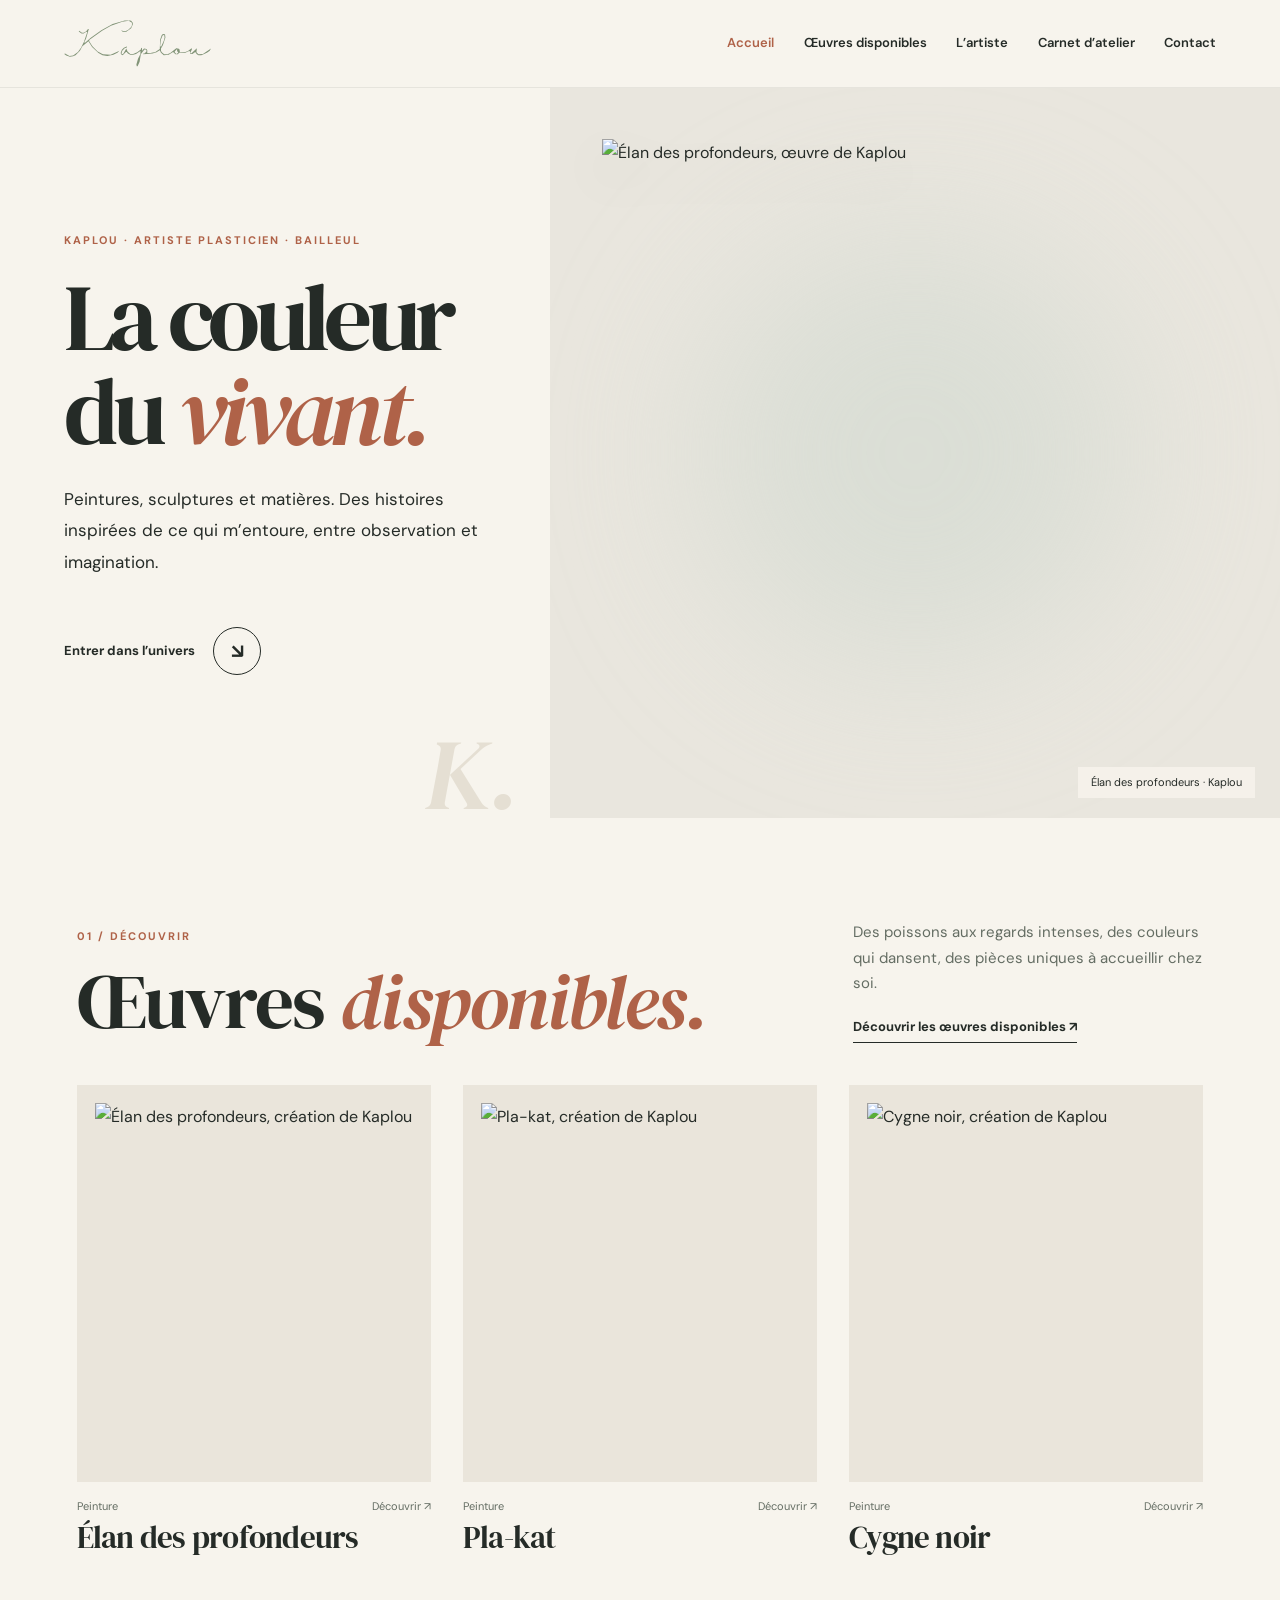
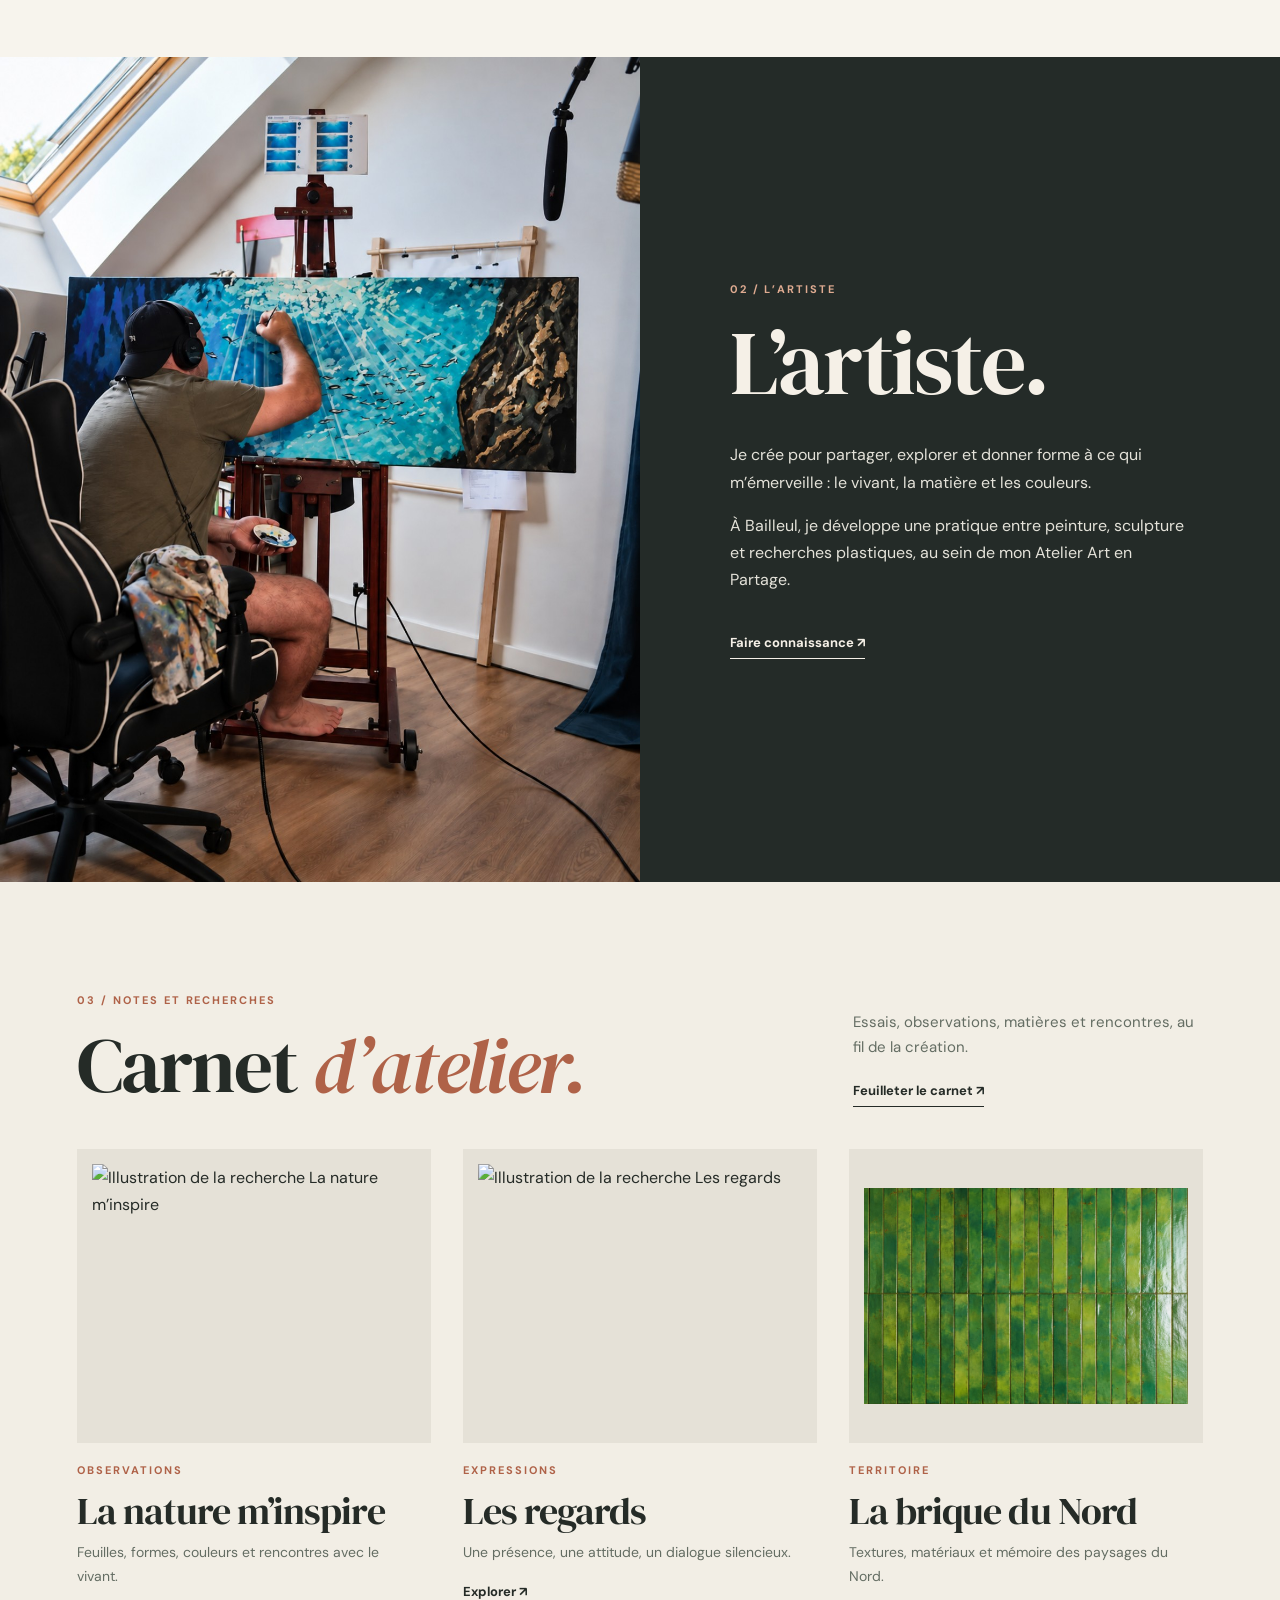
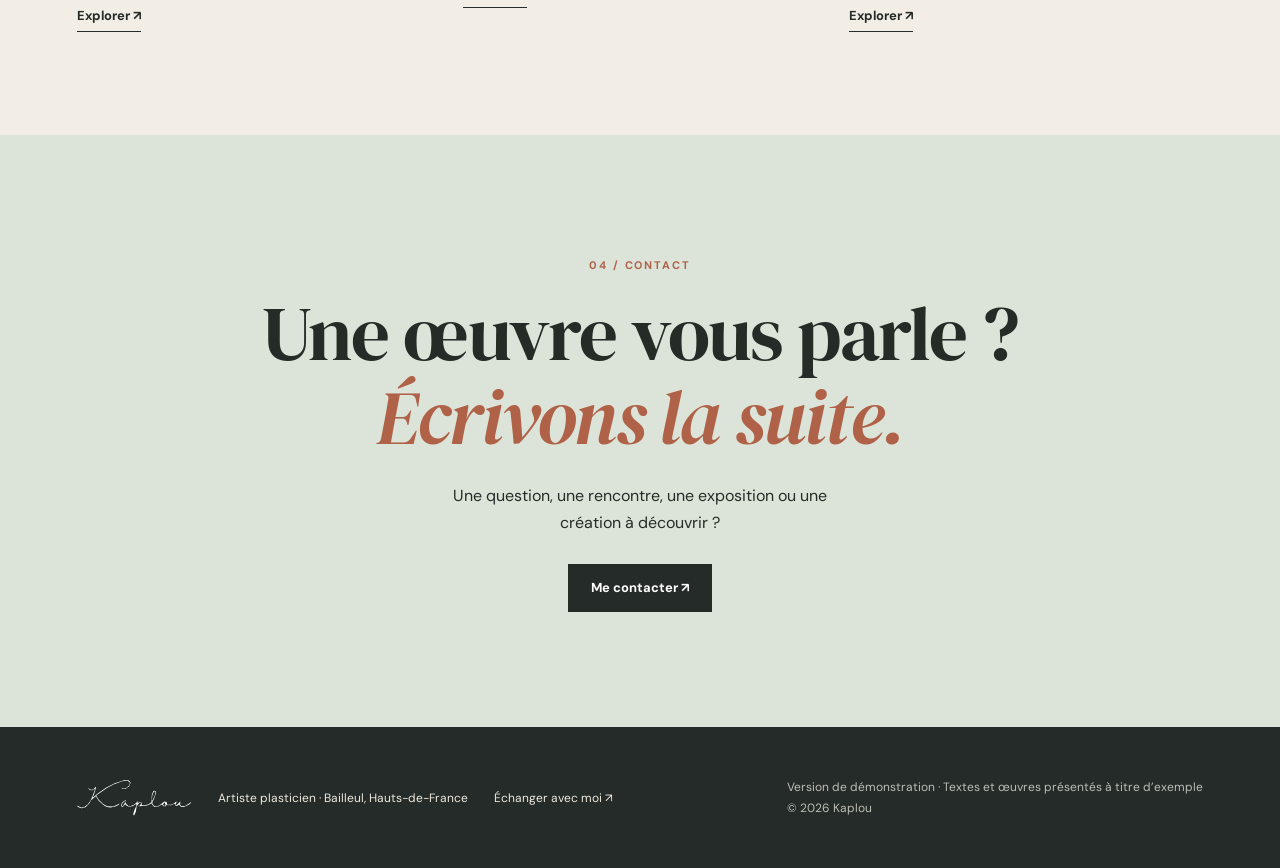
==== commit abbefe6b: "Actualiser le site et signaler discrètement la démonstration" ====
--- a/index.html
+++ b/index.html
@@ -1 +1 @@
-<!doctype html><html lang="fr"><head><meta charset="utf-8"><meta name="viewport" content="width=device-width,initial-scale=1"><meta name="theme-color" content="#f7f4ed"><meta name="description" content="Peintures, sculptures et recherches artistiques de Kaplou, artiste plasticien à Bailleul."><title>Artiste plasticien | Kaplou</title><link rel="preconnect" href="https://fonts.googleapis.com"><link rel="preconnect" href="https://fonts.gstatic.com" crossorigin><link href="https://fonts.googleapis.com/css2?family=DM+Sans:wght@400;500;600;700&family=DM+Serif+Display:ital@0;1&display=swap" rel="stylesheet"><link rel="stylesheet" href="style.css?v=20261014c"></head><body><header class="header"><a class="brand" href="index.html" aria-label="Kaplou, accueil"><img src="images/kaplou-signature.svg" alt="Kaplou"></a><button class="menu-toggle" aria-label="Ouvrir le menu" aria-controls="menu" aria-expanded="false"><span></span><span></span></button><nav class="nav" id="menu" aria-label="Navigation principale"><a aria-current="page" href="index.html">Accueil</a><a  href="oeuvres.html">Œuvres disponibles</a><a  href="artiste.html">L’artiste</a><a  href="carnet.html">Carnet d’atelier</a><a  href="index.html#contact">Contact</a></nav></header><main id="main"><section class="hero" id="accueil"><div class="hero-copy"><span class="overline">Kaplou · Artiste plasticien · Bailleul</span><h1>La couleur<br>du <em>vivant.</em></h1><p>Peintures, sculptures et matières. Des histoires inspirées de ce qui m’entoure, entre observation et imagination.</p><a class="round-link" href="#oeuvres"><span>Entrer dans l’univers</span><span aria-hidden="true">↘</span></a><span class="hero-mark" aria-hidden="true">K.</span></div><div class="hero-art"><img src="https://raw.githubusercontent.com/kaplou/Atelier-Art-en-partage/main/images/portfolio/elan-profondeurs.webp" alt="Élan des profondeurs, œuvre de Kaplou"><span class="image-label">Élan des profondeurs · Kaplou</span></div></section><section class="section works-preview" id="oeuvres"><div class="section-head"><div><span class="overline">01 / Découvrir</span><h2>Œuvres <em>disponibles.</em></h2></div><div><p>Des poissons aux regards intenses, des couleurs qui dansent, des pièces uniques à accueillir chez soi.</p><a class="text-link" href="oeuvres.html">Découvrir les œuvres disponibles ↗</a></div></div><div class="works-grid"><a class="work-card" href="oeuvre.html?id=elan" aria-label="Découvrir Élan des profondeurs"><div class="work-art"><img loading="lazy" src="https://raw.githubusercontent.com/kaplou/Atelier-Art-en-partage/main/images/portfolio/elan-profondeurs.webp" alt="Élan des profondeurs, création de Kaplou"></div><div class="card-meta"><span>Peinture</span><span>Découvrir ↗</span></div><h3>Élan des profondeurs</h3></a><a class="work-card" href="oeuvre.html?id=plakat" aria-label="Découvrir Pla-kat"><div class="work-art"><img loading="lazy" src="https://raw.githubusercontent.com/kaplou/Atelier-Art-en-partage/main/images/portfolio/pla-kat.webp" alt="Pla-kat, création de Kaplou"></div><div class="card-meta"><span>Peinture</span><span>Découvrir ↗</span></div><h3>Pla-kat</h3></a><a class="work-card" href="oeuvre.html?id=cygne" aria-label="Découvrir Cygne noir"><div class="work-art"><img loading="lazy" src="https://raw.githubusercontent.com/kaplou/Atelier-Art-en-partage/main/images/portfolio/cygne-noir-valide.webp" alt="Cygne noir, création de Kaplou"></div><div class="card-meta"><span>Peinture</span><span>Découvrir ↗</span></div><h3>Cygne noir</h3></a></div></section><section class="artist-preview" id="artiste"><div class="artist-image"><img loading="lazy" src="images/Kaplou%20Atelier%2004%20oct.%202026%2C%2009_33_46.png" alt="Kaplou en train de travailler dans son atelier"></div><div class="artist-copy"><span class="overline">02 / L’artiste</span><h2>L’artiste.</h2><p>Je crée pour partager, explorer et donner forme à ce qui m’émerveille : le vivant, la matière et les couleurs.</p><p>À Bailleul, je développe une pratique entre peinture, sculpture et recherches plastiques, au sein de mon Atelier Art en Partage.</p><a class="text-link light" href="artiste.html">Faire connaissance ↗</a></div></section><section class="section journal-preview" id="carnet"><div class="section-head"><div><span class="overline">03 / Notes et recherches</span><h2>Carnet <em>d’atelier.</em></h2></div><div><p>Essais, observations, matières et rencontres, au fil de la création.</p><a class="text-link" href="carnet.html">Feuilleter le carnet ↗</a></div></div><div class="stories-grid"><a class="story-card" href="recherche.html?id=nature"><div class="story-art"><img loading="lazy" src="https://raw.githubusercontent.com/kaplou/Atelier-Art-en-partage/main/images/portfolio/elan-profondeurs.webp" alt="Illustration de la recherche La nature m’inspire"></div><span class="overline">Observations</span><h3>La nature m’inspire</h3><p>Feuilles, formes, couleurs et rencontres avec le vivant.</p><span class="text-link">Explorer ↗</span></a><a class="story-card" href="recherche.html?id=regards"><div class="story-art"><img loading="lazy" src="https://raw.githubusercontent.com/kaplou/Atelier-Art-en-partage/main/images/portfolio/pla-kat.webp" alt="Illustration de la recherche Les regards"></div><span class="overline">Expressions</span><h3>Les regards</h3><p>Une présence, une attitude, un dialogue silencieux.</p><span class="text-link">Explorer ↗</span></a><a class="story-card" href="recherche.html?id=brique"><div class="story-art"><img loading="lazy" src="images/Mur%20de%20carreaux%20verts%20%C3%A9maill%C3%A9s.png" alt="Illustration de la recherche La brique du Nord"></div><span class="overline">Territoire</span><h3>La brique du Nord</h3><p>Textures, matériaux et mémoire des paysages du Nord.</p><span class="text-link">Explorer ↗</span></a></div></section><section class="contact-block" id="contact"><span class="overline">04 / Contact</span><h2>Une œuvre vous parle ?<br><em>Écrivons la suite.</em></h2><p>Une question, une rencontre, une exposition ou une création à découvrir ?</p><a class="button" href="mailto:contact@atelierartenpartage.fr?subject=Bonjour%20Kaplou">Me contacter ↗</a></section></main><footer class="footer"><a href="index.html" aria-label="Retour à l’accueil"><img src="images/kaplou-signature.svg" alt="Kaplou"></a><p>Artiste plasticien · Bailleul, Hauts-de-France</p><a href="index.html#contact">Échanger avec moi ↗</a><small>© <span data-year></span> Kaplou</small></footer><script src="script.js?v=20261014c" defer></script></body></html>+<!doctype html><html lang="fr"><head><meta charset="utf-8"><meta name="viewport" content="width=device-width,initial-scale=1"><meta name="theme-color" content="#f7f4ed"><meta name="description" content="Peintures, sculptures et recherches artistiques de Kaplou, artiste plasticien à Bailleul."><title>Artiste plasticien | Kaplou</title><link rel="preconnect" href="https://fonts.googleapis.com"><link rel="preconnect" href="https://fonts.gstatic.com" crossorigin><link href="https://fonts.googleapis.com/css2?family=DM+Sans:wght@400;500;600;700&family=DM+Serif+Display:ital@0;1&display=swap" rel="stylesheet"><link rel="stylesheet" href="style.css?v=20261014d"></head><body><header class="header"><a class="brand" href="index.html" aria-label="Kaplou, accueil"><img src="images/kaplou-signature.svg" alt="Kaplou"></a><button class="menu-toggle" aria-label="Ouvrir le menu" aria-controls="menu" aria-expanded="false"><span></span><span></span></button><nav class="nav" id="menu" aria-label="Navigation principale"><a aria-current="page" href="index.html">Accueil</a><a  href="oeuvres.html">Œuvres disponibles</a><a  href="artiste.html">L’artiste</a><a  href="carnet.html">Carnet d’atelier</a><a  href="index.html#contact">Contact</a></nav></header><main id="main"><section class="hero" id="accueil"><div class="hero-copy"><span class="overline">Kaplou · Artiste plasticien · Bailleul</span><h1>La couleur<br>du <em>vivant.</em></h1><p>Peintures, sculptures et matières. Des histoires inspirées de ce qui m’entoure, entre observation et imagination.</p><a class="round-link" href="#oeuvres"><span>Entrer dans l’univers</span><span aria-hidden="true">↘</span></a><span class="hero-mark" aria-hidden="true">K.</span></div><div class="hero-art"><img src="https://raw.githubusercontent.com/kaplou/Atelier-Art-en-partage/main/images/portfolio/elan-profondeurs.webp" alt="Élan des profondeurs, œuvre de Kaplou"><span class="image-label">Élan des profondeurs · Kaplou</span></div></section><section class="section works-preview" id="oeuvres"><div class="section-head"><div><span class="overline">01 / Découvrir</span><h2>Œuvres <em>disponibles.</em></h2></div><div><p>Des poissons aux regards intenses, des couleurs qui dansent, des pièces uniques à accueillir chez soi.</p><a class="text-link" href="oeuvres.html">Découvrir les œuvres disponibles ↗</a></div></div><div class="works-grid"><a class="work-card" href="oeuvre.html?id=elan" aria-label="Découvrir Élan des profondeurs"><div class="work-art"><img loading="lazy" src="https://raw.githubusercontent.com/kaplou/Atelier-Art-en-partage/main/images/portfolio/elan-profondeurs.webp" alt="Élan des profondeurs, création de Kaplou"></div><div class="card-meta"><span>Peinture</span><span>Découvrir ↗</span></div><h3>Élan des profondeurs</h3></a><a class="work-card" href="oeuvre.html?id=plakat" aria-label="Découvrir Pla-kat"><div class="work-art"><img loading="lazy" src="https://raw.githubusercontent.com/kaplou/Atelier-Art-en-partage/main/images/portfolio/pla-kat.webp" alt="Pla-kat, création de Kaplou"></div><div class="card-meta"><span>Peinture</span><span>Découvrir ↗</span></div><h3>Pla-kat</h3></a><a class="work-card" href="oeuvre.html?id=cygne" aria-label="Découvrir Cygne noir"><div class="work-art"><img loading="lazy" src="https://raw.githubusercontent.com/kaplou/Atelier-Art-en-partage/main/images/portfolio/cygne-noir-valide.webp" alt="Cygne noir, création de Kaplou"></div><div class="card-meta"><span>Peinture</span><span>Découvrir ↗</span></div><h3>Cygne noir</h3></a></div></section><section class="artist-preview" id="artiste"><div class="artist-image"><img loading="lazy" src="images/Kaplou%20Atelier%2004%20oct.%202026%2C%2009_33_46.png" alt="Kaplou en train de travailler dans son atelier"></div><div class="artist-copy"><span class="overline">02 / L’artiste</span><h2>L’artiste.</h2><p>Je crée pour partager, explorer et donner forme à ce qui m’émerveille : le vivant, la matière et les couleurs.</p><p>À Bailleul, je développe une pratique entre peinture, sculpture et recherches plastiques, au sein de mon Atelier Art en Partage.</p><a class="text-link light" href="artiste.html">Faire connaissance ↗</a></div></section><section class="section journal-preview" id="carnet"><div class="section-head"><div><span class="overline">03 / Notes et recherches</span><h2>Carnet <em>d’atelier.</em></h2></div><div><p>Essais, observations, matières et rencontres, au fil de la création.</p><a class="text-link" href="carnet.html">Feuilleter le carnet ↗</a></div></div><div class="stories-grid"><a class="story-card" href="recherche.html?id=nature"><div class="story-art"><img loading="lazy" src="https://raw.githubusercontent.com/kaplou/Atelier-Art-en-partage/main/images/portfolio/elan-profondeurs.webp" alt="Illustration de la recherche La nature m’inspire"></div><span class="overline">Observations</span><h3>La nature m’inspire</h3><p>Feuilles, formes, couleurs et rencontres avec le vivant.</p><span class="text-link">Explorer ↗</span></a><a class="story-card" href="recherche.html?id=regards"><div class="story-art"><img loading="lazy" src="https://raw.githubusercontent.com/kaplou/Atelier-Art-en-partage/main/images/portfolio/pla-kat.webp" alt="Illustration de la recherche Les regards"></div><span class="overline">Expressions</span><h3>Les regards</h3><p>Une présence, une attitude, un dialogue silencieux.</p><span class="text-link">Explorer ↗</span></a><a class="story-card" href="recherche.html?id=brique"><div class="story-art"><img loading="lazy" src="images/Mur%20de%20carreaux%20verts%20%C3%A9maill%C3%A9s.png" alt="Illustration de la recherche La brique du Nord"></div><span class="overline">Territoire</span><h3>La brique du Nord</h3><p>Textures, matériaux et mémoire des paysages du Nord.</p><span class="text-link">Explorer ↗</span></a></div></section><section class="contact-block" id="contact"><span class="overline">04 / Contact</span><h2>Une œuvre vous parle ?<br><em>Écrivons la suite.</em></h2><p>Une question, une rencontre, une exposition ou une création à découvrir ?</p><a class="button" href="mailto:contact@atelierartenpartage.fr?subject=Bonjour%20Kaplou">Me contacter ↗</a></section></main><footer class="footer"><a href="index.html" aria-label="Retour à l’accueil"><img src="images/kaplou-signature.svg" alt="Kaplou"></a><p>Artiste plasticien · Bailleul, Hauts-de-France</p><a href="index.html#contact">Échanger avec moi ↗</a><small>Version de démonstration · Textes et œuvres présentés à titre d’exemple<br>© <span data-year></span> Kaplou</small></footer><script src="script.js?v=20261014d" defer></script></body></html>
--- a/style.css
+++ b/style.css
@@ -4,3 +4,6 @@
 
 /* Parcours d'adoption : deux choix, récit en superposition */
 .purchase-actions,.dialog-actions{display:flex;gap:13px;flex-wrap:wrap;align-items:center;margin-top:35px}.button-outline{background:transparent;color:var(--ink);border:1px solid var(--ink);cursor:pointer}.button-outline:hover{background:var(--paper2);color:var(--ink)}.adoption-button:disabled{opacity:.42;cursor:not-allowed;background:var(--dark)}.availability-note{font-size:12px!important;color:var(--muted);margin-top:15px}.artist-dialog{border:0;padding:0;width:min(1000px,calc(100% - 32px));max-height:min(88vh,850px);background:var(--paper);color:var(--ink);box-shadow:0 30px 90px #0004}.artist-dialog::backdrop{background:rgba(23,30,27,.72);backdrop-filter:blur(5px)}.dialog-layout{display:grid;grid-template-columns:43% 57%;min-height:480px}.dialog-image{background:var(--paper2);display:grid;place-items:center;padding:30px}.dialog-image img{max-height:70vh;object-fit:contain}.dialog-copy{padding:clamp(38px,5vw,75px);position:relative;overflow:auto}.dialog-copy h2{font-size:clamp(43px,5vw,70px);margin:18px 0 25px}.dialog-copy p{font-size:16px}.artist-note-placeholder{color:var(--muted);font-style:italic}.dialog-close{position:absolute;right:20px;top:15px;border:0;background:none;font-size:35px;cursor:pointer;line-height:1}.dialog-actions .text-link{border:0;background:none;cursor:pointer;padding:8px 0}.dialog-actions{margin-top:40px}@media(max-width:700px){.dialog-layout{grid-template-columns:1fr}.dialog-image{height:230px;padding:15px}.dialog-image img{max-height:210px}.dialog-copy{padding:35px 25px}.artist-dialog{max-height:90vh}.dialog-copy h2{font-size:45px}}
+
+/* Présentation de démonstration fluide */
+.checkout-dialog{border:0;padding:0;width:min(470px,calc(100% - 32px));background:var(--paper);color:var(--ink);box-shadow:0 30px 90px #0004}.checkout-dialog::backdrop{background:rgba(23,30,27,.72);backdrop-filter:blur(5px)}.checkout-content{padding:clamp(35px,5vw,65px);position:relative}.checkout-content h2{font-size:clamp(40px,5vw,58px);margin:15px 0 25px}.checkout-demo{font-size:13px;color:var(--muted);border-top:1px solid var(--line);padding-top:15px}.adoption-button{cursor:pointer}.artist-dialog .adoption-button{flex:none}
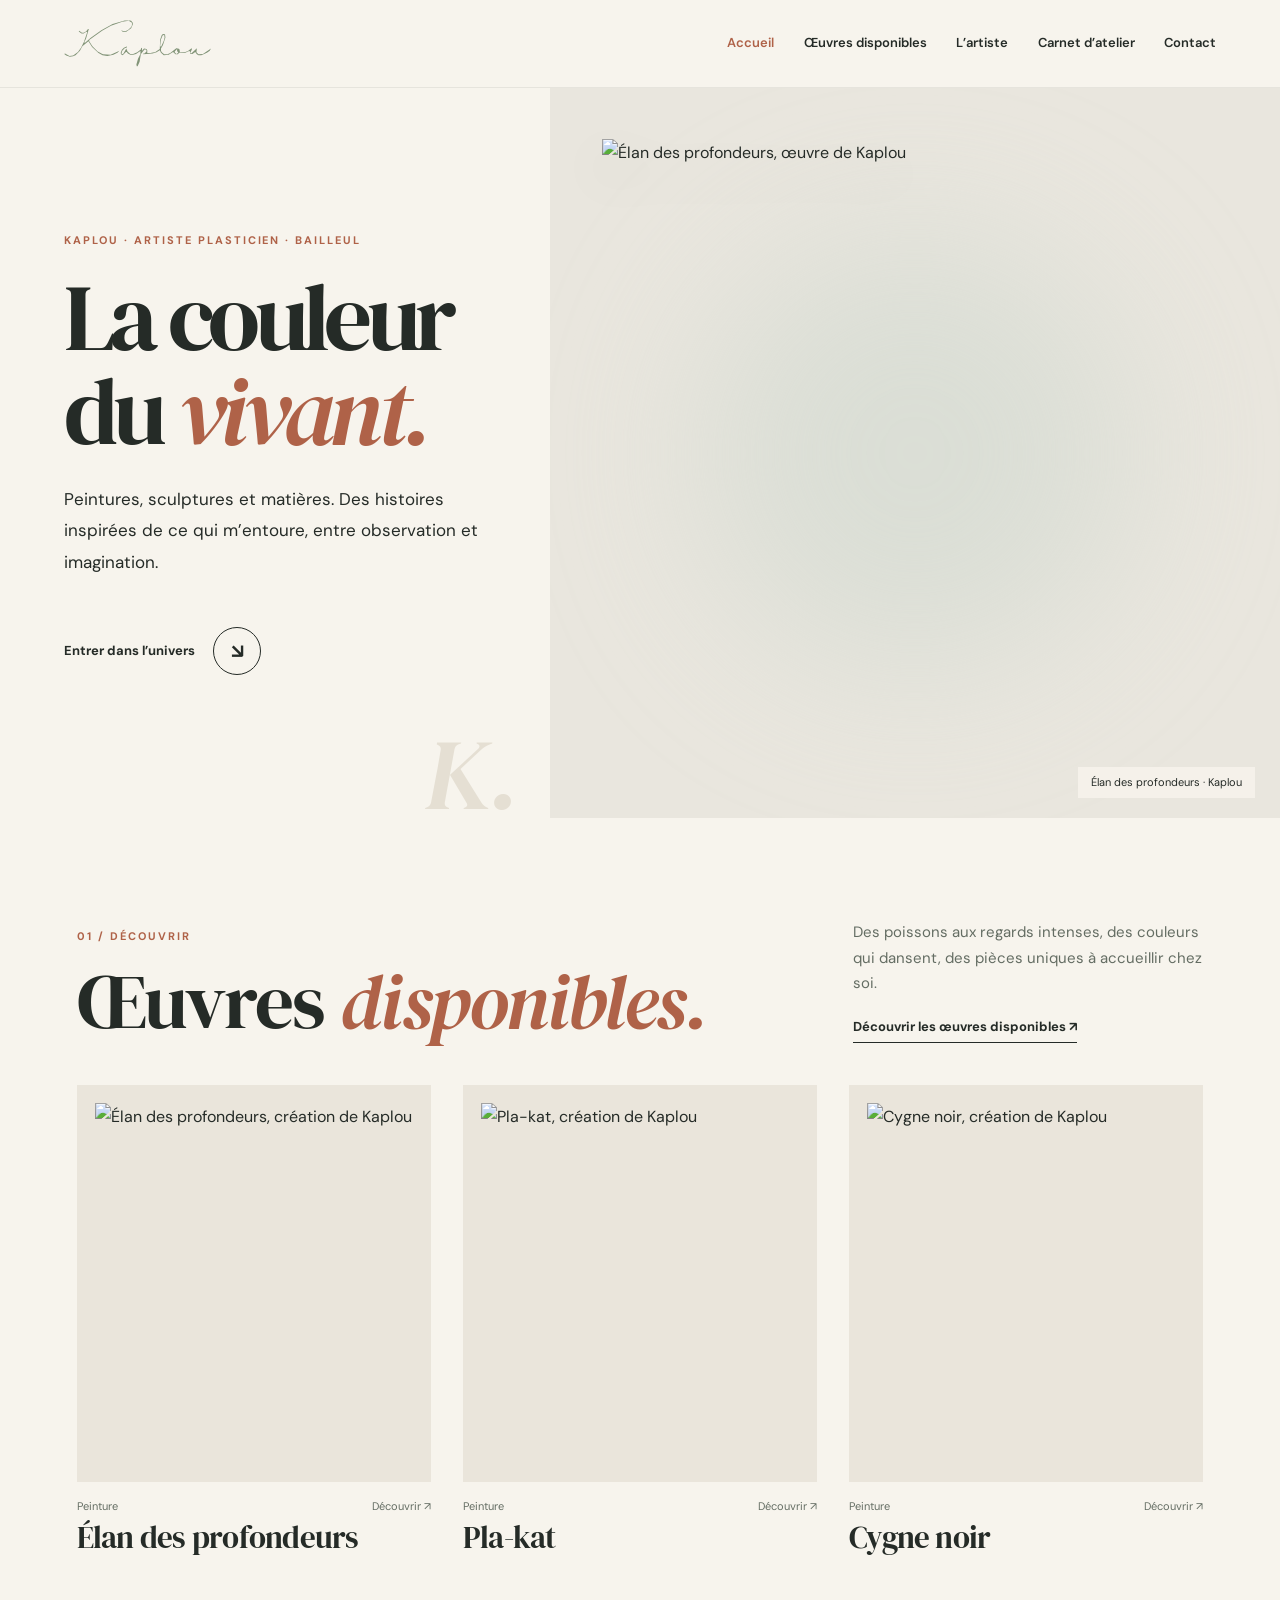
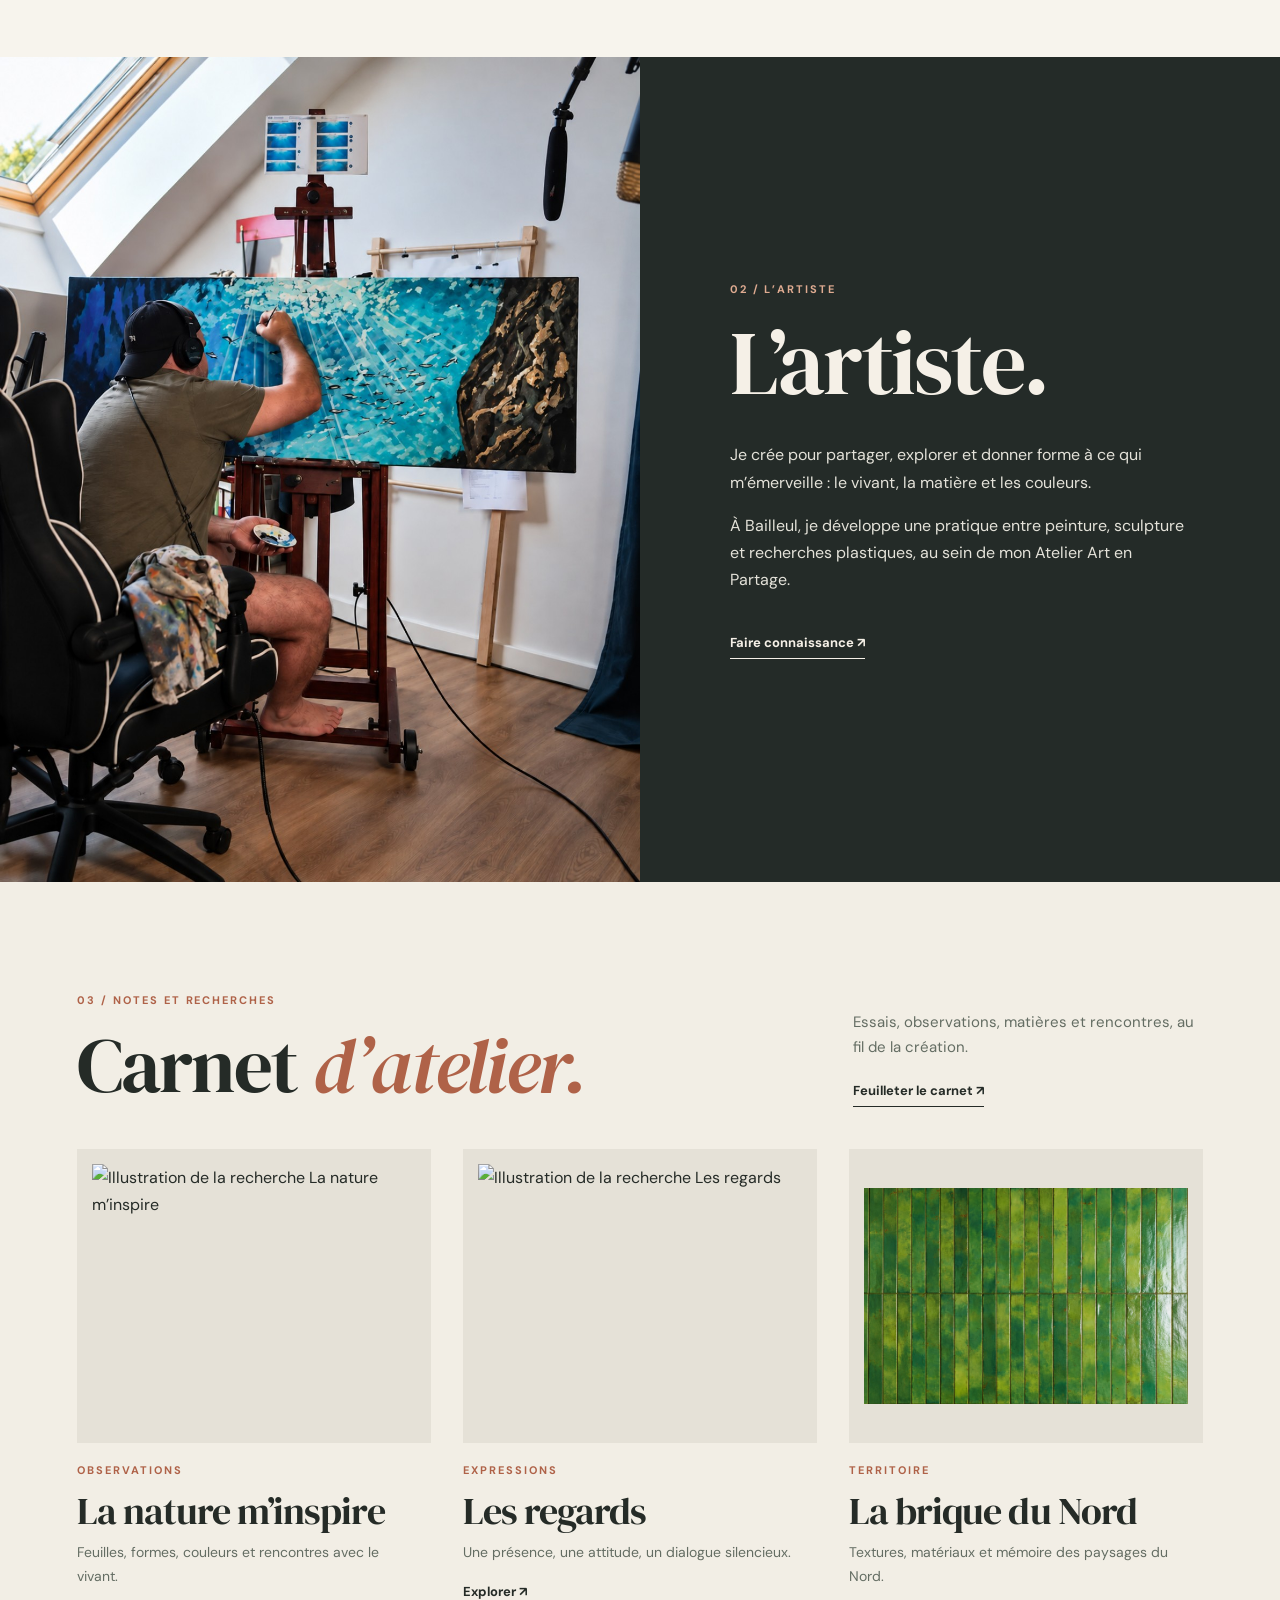
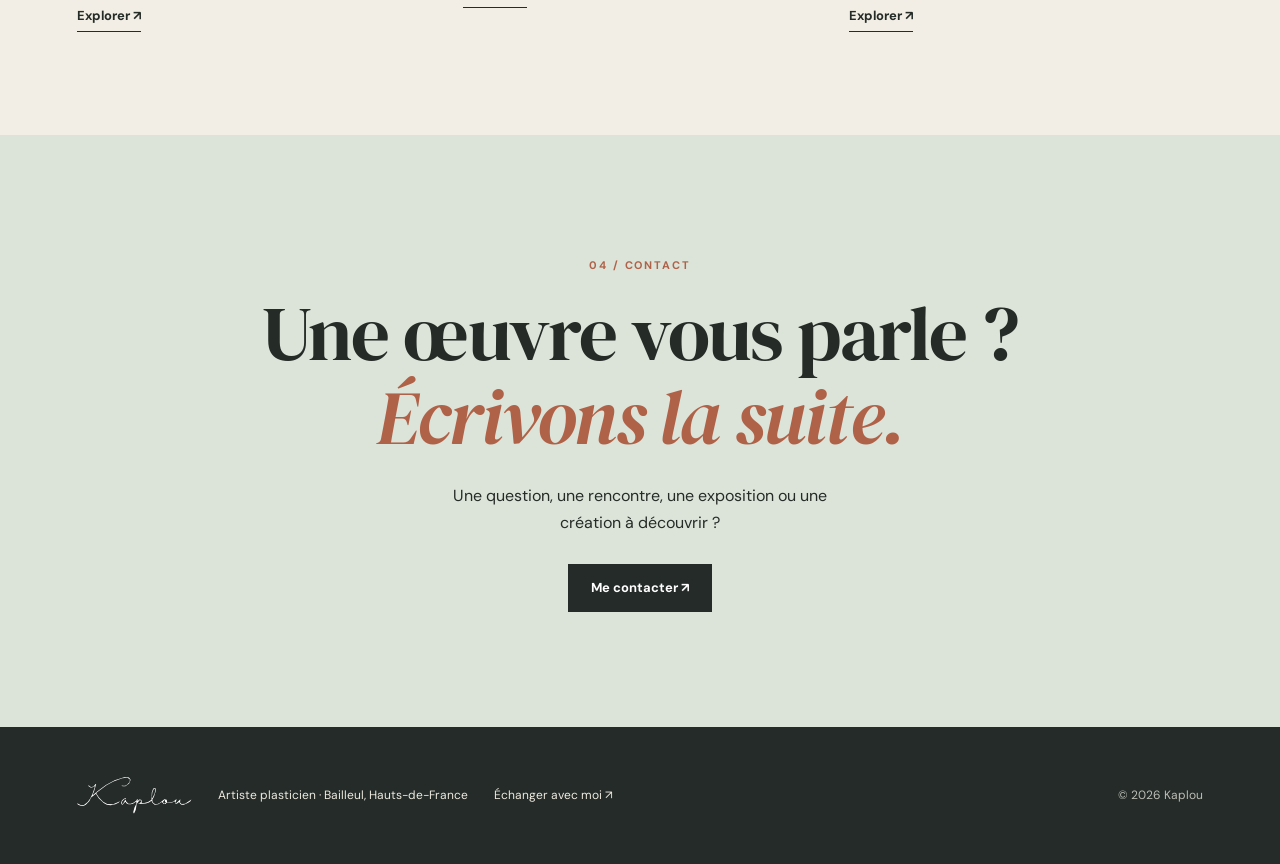
==== commit 448bbc2e: "Retirer la mention de démonstration du pied de page" ====
--- a/index.html
+++ b/index.html
@@ -1 +1 @@
-<!doctype html><html lang="fr"><head><meta charset="utf-8"><meta name="viewport" content="width=device-width,initial-scale=1"><meta name="theme-color" content="#f7f4ed"><meta name="description" content="Peintures, sculptures et recherches artistiques de Kaplou, artiste plasticien à Bailleul."><title>Artiste plasticien | Kaplou</title><link rel="preconnect" href="https://fonts.googleapis.com"><link rel="preconnect" href="https://fonts.gstatic.com" crossorigin><link href="https://fonts.googleapis.com/css2?family=DM+Sans:wght@400;500;600;700&family=DM+Serif+Display:ital@0;1&display=swap" rel="stylesheet"><link rel="stylesheet" href="style.css?v=20261014d"></head><body><header class="header"><a class="brand" href="index.html" aria-label="Kaplou, accueil"><img src="images/kaplou-signature.svg" alt="Kaplou"></a><button class="menu-toggle" aria-label="Ouvrir le menu" aria-controls="menu" aria-expanded="false"><span></span><span></span></button><nav class="nav" id="menu" aria-label="Navigation principale"><a aria-current="page" href="index.html">Accueil</a><a  href="oeuvres.html">Œuvres disponibles</a><a  href="artiste.html">L’artiste</a><a  href="carnet.html">Carnet d’atelier</a><a  href="index.html#contact">Contact</a></nav></header><main id="main"><section class="hero" id="accueil"><div class="hero-copy"><span class="overline">Kaplou · Artiste plasticien · Bailleul</span><h1>La couleur<br>du <em>vivant.</em></h1><p>Peintures, sculptures et matières. Des histoires inspirées de ce qui m’entoure, entre observation et imagination.</p><a class="round-link" href="#oeuvres"><span>Entrer dans l’univers</span><span aria-hidden="true">↘</span></a><span class="hero-mark" aria-hidden="true">K.</span></div><div class="hero-art"><img src="https://raw.githubusercontent.com/kaplou/Atelier-Art-en-partage/main/images/portfolio/elan-profondeurs.webp" alt="Élan des profondeurs, œuvre de Kaplou"><span class="image-label">Élan des profondeurs · Kaplou</span></div></section><section class="section works-preview" id="oeuvres"><div class="section-head"><div><span class="overline">01 / Découvrir</span><h2>Œuvres <em>disponibles.</em></h2></div><div><p>Des poissons aux regards intenses, des couleurs qui dansent, des pièces uniques à accueillir chez soi.</p><a class="text-link" href="oeuvres.html">Découvrir les œuvres disponibles ↗</a></div></div><div class="works-grid"><a class="work-card" href="oeuvre.html?id=elan" aria-label="Découvrir Élan des profondeurs"><div class="work-art"><img loading="lazy" src="https://raw.githubusercontent.com/kaplou/Atelier-Art-en-partage/main/images/portfolio/elan-profondeurs.webp" alt="Élan des profondeurs, création de Kaplou"></div><div class="card-meta"><span>Peinture</span><span>Découvrir ↗</span></div><h3>Élan des profondeurs</h3></a><a class="work-card" href="oeuvre.html?id=plakat" aria-label="Découvrir Pla-kat"><div class="work-art"><img loading="lazy" src="https://raw.githubusercontent.com/kaplou/Atelier-Art-en-partage/main/images/portfolio/pla-kat.webp" alt="Pla-kat, création de Kaplou"></div><div class="card-meta"><span>Peinture</span><span>Découvrir ↗</span></div><h3>Pla-kat</h3></a><a class="work-card" href="oeuvre.html?id=cygne" aria-label="Découvrir Cygne noir"><div class="work-art"><img loading="lazy" src="https://raw.githubusercontent.com/kaplou/Atelier-Art-en-partage/main/images/portfolio/cygne-noir-valide.webp" alt="Cygne noir, création de Kaplou"></div><div class="card-meta"><span>Peinture</span><span>Découvrir ↗</span></div><h3>Cygne noir</h3></a></div></section><section class="artist-preview" id="artiste"><div class="artist-image"><img loading="lazy" src="images/Kaplou%20Atelier%2004%20oct.%202026%2C%2009_33_46.png" alt="Kaplou en train de travailler dans son atelier"></div><div class="artist-copy"><span class="overline">02 / L’artiste</span><h2>L’artiste.</h2><p>Je crée pour partager, explorer et donner forme à ce qui m’émerveille : le vivant, la matière et les couleurs.</p><p>À Bailleul, je développe une pratique entre peinture, sculpture et recherches plastiques, au sein de mon Atelier Art en Partage.</p><a class="text-link light" href="artiste.html">Faire connaissance ↗</a></div></section><section class="section journal-preview" id="carnet"><div class="section-head"><div><span class="overline">03 / Notes et recherches</span><h2>Carnet <em>d’atelier.</em></h2></div><div><p>Essais, observations, matières et rencontres, au fil de la création.</p><a class="text-link" href="carnet.html">Feuilleter le carnet ↗</a></div></div><div class="stories-grid"><a class="story-card" href="recherche.html?id=nature"><div class="story-art"><img loading="lazy" src="https://raw.githubusercontent.com/kaplou/Atelier-Art-en-partage/main/images/portfolio/elan-profondeurs.webp" alt="Illustration de la recherche La nature m’inspire"></div><span class="overline">Observations</span><h3>La nature m’inspire</h3><p>Feuilles, formes, couleurs et rencontres avec le vivant.</p><span class="text-link">Explorer ↗</span></a><a class="story-card" href="recherche.html?id=regards"><div class="story-art"><img loading="lazy" src="https://raw.githubusercontent.com/kaplou/Atelier-Art-en-partage/main/images/portfolio/pla-kat.webp" alt="Illustration de la recherche Les regards"></div><span class="overline">Expressions</span><h3>Les regards</h3><p>Une présence, une attitude, un dialogue silencieux.</p><span class="text-link">Explorer ↗</span></a><a class="story-card" href="recherche.html?id=brique"><div class="story-art"><img loading="lazy" src="images/Mur%20de%20carreaux%20verts%20%C3%A9maill%C3%A9s.png" alt="Illustration de la recherche La brique du Nord"></div><span class="overline">Territoire</span><h3>La brique du Nord</h3><p>Textures, matériaux et mémoire des paysages du Nord.</p><span class="text-link">Explorer ↗</span></a></div></section><section class="contact-block" id="contact"><span class="overline">04 / Contact</span><h2>Une œuvre vous parle ?<br><em>Écrivons la suite.</em></h2><p>Une question, une rencontre, une exposition ou une création à découvrir ?</p><a class="button" href="mailto:contact@atelierartenpartage.fr?subject=Bonjour%20Kaplou">Me contacter ↗</a></section></main><footer class="footer"><a href="index.html" aria-label="Retour à l’accueil"><img src="images/kaplou-signature.svg" alt="Kaplou"></a><p>Artiste plasticien · Bailleul, Hauts-de-France</p><a href="index.html#contact">Échanger avec moi ↗</a><small>Version de démonstration · Textes et œuvres présentés à titre d’exemple<br>© <span data-year></span> Kaplou</small></footer><script src="script.js?v=20261014d" defer></script></body></html>+<!doctype html><html lang="fr"><head><meta charset="utf-8"><meta name="viewport" content="width=device-width,initial-scale=1"><meta name="theme-color" content="#f7f4ed"><meta name="description" content="Peintures, sculptures et recherches artistiques de Kaplou, artiste plasticien à Bailleul."><title>Artiste plasticien | Kaplou</title><link rel="preconnect" href="https://fonts.googleapis.com"><link rel="preconnect" href="https://fonts.gstatic.com" crossorigin><link href="https://fonts.googleapis.com/css2?family=DM+Sans:wght@400;500;600;700&family=DM+Serif+Display:ital@0;1&display=swap" rel="stylesheet"><link rel="stylesheet" href="style.css?v=20261014d"></head><body><header class="header"><a class="brand" href="index.html" aria-label="Kaplou, accueil"><img src="images/kaplou-signature.svg" alt="Kaplou"></a><button class="menu-toggle" aria-label="Ouvrir le menu" aria-controls="menu" aria-expanded="false"><span></span><span></span></button><nav class="nav" id="menu" aria-label="Navigation principale"><a aria-current="page" href="index.html">Accueil</a><a  href="oeuvres.html">Œuvres disponibles</a><a  href="artiste.html">L’artiste</a><a  href="carnet.html">Carnet d’atelier</a><a  href="index.html#contact">Contact</a></nav></header><main id="main"><section class="hero" id="accueil"><div class="hero-copy"><span class="overline">Kaplou · Artiste plasticien · Bailleul</span><h1>La couleur<br>du <em>vivant.</em></h1><p>Peintures, sculptures et matières. Des histoires inspirées de ce qui m’entoure, entre observation et imagination.</p><a class="round-link" href="#oeuvres"><span>Entrer dans l’univers</span><span aria-hidden="true">↘</span></a><span class="hero-mark" aria-hidden="true">K.</span></div><div class="hero-art"><img src="https://raw.githubusercontent.com/kaplou/Atelier-Art-en-partage/main/images/portfolio/elan-profondeurs.webp" alt="Élan des profondeurs, œuvre de Kaplou"><span class="image-label">Élan des profondeurs · Kaplou</span></div></section><section class="section works-preview" id="oeuvres"><div class="section-head"><div><span class="overline">01 / Découvrir</span><h2>Œuvres <em>disponibles.</em></h2></div><div><p>Des poissons aux regards intenses, des couleurs qui dansent, des pièces uniques à accueillir chez soi.</p><a class="text-link" href="oeuvres.html">Découvrir les œuvres disponibles ↗</a></div></div><div class="works-grid"><a class="work-card" href="oeuvre.html?id=elan" aria-label="Découvrir Élan des profondeurs"><div class="work-art"><img loading="lazy" src="https://raw.githubusercontent.com/kaplou/Atelier-Art-en-partage/main/images/portfolio/elan-profondeurs.webp" alt="Élan des profondeurs, création de Kaplou"></div><div class="card-meta"><span>Peinture</span><span>Découvrir ↗</span></div><h3>Élan des profondeurs</h3></a><a class="work-card" href="oeuvre.html?id=plakat" aria-label="Découvrir Pla-kat"><div class="work-art"><img loading="lazy" src="https://raw.githubusercontent.com/kaplou/Atelier-Art-en-partage/main/images/portfolio/pla-kat.webp" alt="Pla-kat, création de Kaplou"></div><div class="card-meta"><span>Peinture</span><span>Découvrir ↗</span></div><h3>Pla-kat</h3></a><a class="work-card" href="oeuvre.html?id=cygne" aria-label="Découvrir Cygne noir"><div class="work-art"><img loading="lazy" src="https://raw.githubusercontent.com/kaplou/Atelier-Art-en-partage/main/images/portfolio/cygne-noir-valide.webp" alt="Cygne noir, création de Kaplou"></div><div class="card-meta"><span>Peinture</span><span>Découvrir ↗</span></div><h3>Cygne noir</h3></a></div></section><section class="artist-preview" id="artiste"><div class="artist-image"><img loading="lazy" src="images/Kaplou%20Atelier%2004%20oct.%202026%2C%2009_33_46.png" alt="Kaplou en train de travailler dans son atelier"></div><div class="artist-copy"><span class="overline">02 / L’artiste</span><h2>L’artiste.</h2><p>Je crée pour partager, explorer et donner forme à ce qui m’émerveille : le vivant, la matière et les couleurs.</p><p>À Bailleul, je développe une pratique entre peinture, sculpture et recherches plastiques, au sein de mon Atelier Art en Partage.</p><a class="text-link light" href="artiste.html">Faire connaissance ↗</a></div></section><section class="section journal-preview" id="carnet"><div class="section-head"><div><span class="overline">03 / Notes et recherches</span><h2>Carnet <em>d’atelier.</em></h2></div><div><p>Essais, observations, matières et rencontres, au fil de la création.</p><a class="text-link" href="carnet.html">Feuilleter le carnet ↗</a></div></div><div class="stories-grid"><a class="story-card" href="recherche.html?id=nature"><div class="story-art"><img loading="lazy" src="https://raw.githubusercontent.com/kaplou/Atelier-Art-en-partage/main/images/portfolio/elan-profondeurs.webp" alt="Illustration de la recherche La nature m’inspire"></div><span class="overline">Observations</span><h3>La nature m’inspire</h3><p>Feuilles, formes, couleurs et rencontres avec le vivant.</p><span class="text-link">Explorer ↗</span></a><a class="story-card" href="recherche.html?id=regards"><div class="story-art"><img loading="lazy" src="https://raw.githubusercontent.com/kaplou/Atelier-Art-en-partage/main/images/portfolio/pla-kat.webp" alt="Illustration de la recherche Les regards"></div><span class="overline">Expressions</span><h3>Les regards</h3><p>Une présence, une attitude, un dialogue silencieux.</p><span class="text-link">Explorer ↗</span></a><a class="story-card" href="recherche.html?id=brique"><div class="story-art"><img loading="lazy" src="images/Mur%20de%20carreaux%20verts%20%C3%A9maill%C3%A9s.png" alt="Illustration de la recherche La brique du Nord"></div><span class="overline">Territoire</span><h3>La brique du Nord</h3><p>Textures, matériaux et mémoire des paysages du Nord.</p><span class="text-link">Explorer ↗</span></a></div></section><section class="contact-block" id="contact"><span class="overline">04 / Contact</span><h2>Une œuvre vous parle ?<br><em>Écrivons la suite.</em></h2><p>Une question, une rencontre, une exposition ou une création à découvrir ?</p><a class="button" href="mailto:contact@atelierartenpartage.fr?subject=Bonjour%20Kaplou">Me contacter ↗</a></section></main><footer class="footer"><a href="index.html" aria-label="Retour à l’accueil"><img src="images/kaplou-signature.svg" alt="Kaplou"></a><p>Artiste plasticien · Bailleul, Hauts-de-France</p><a href="index.html#contact">Échanger avec moi ↗</a><small>© <span data-year></span> Kaplou</small></footer><script src="script.js?v=20261014d" defer></script></body></html>
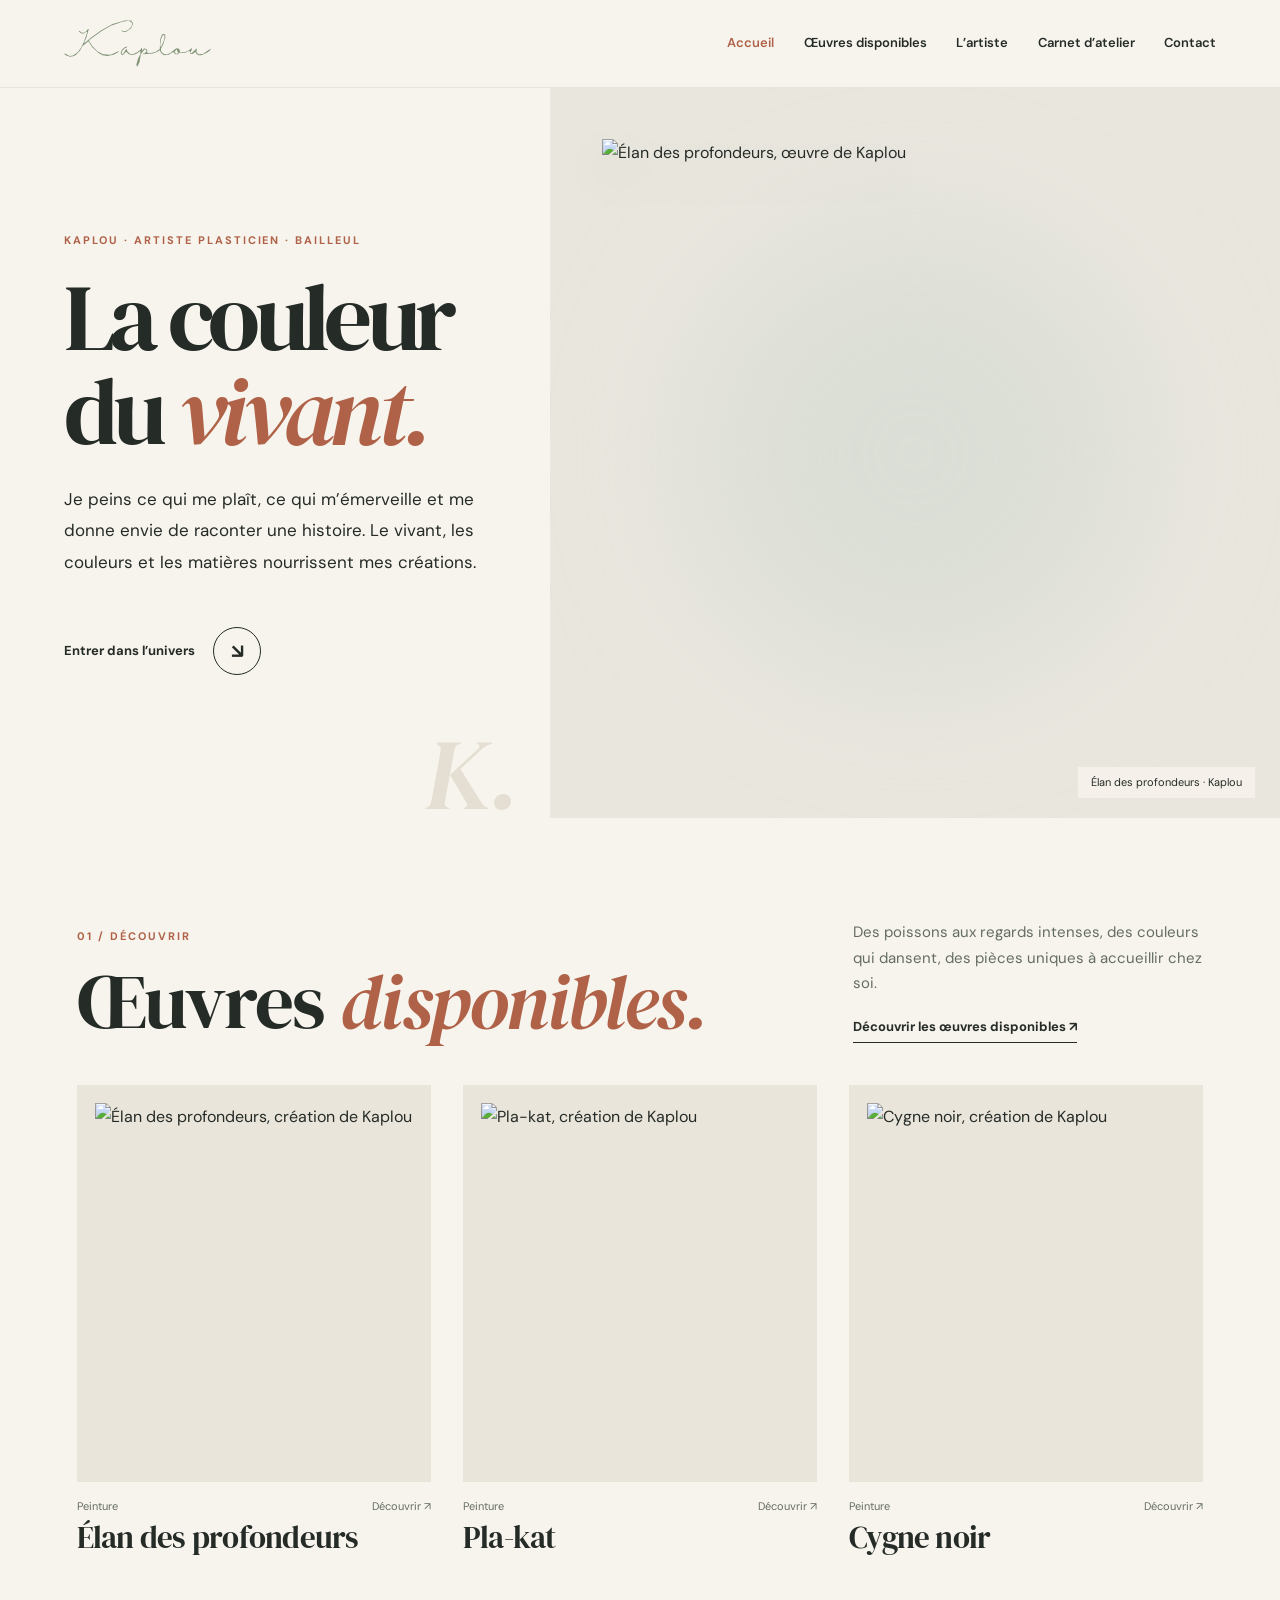
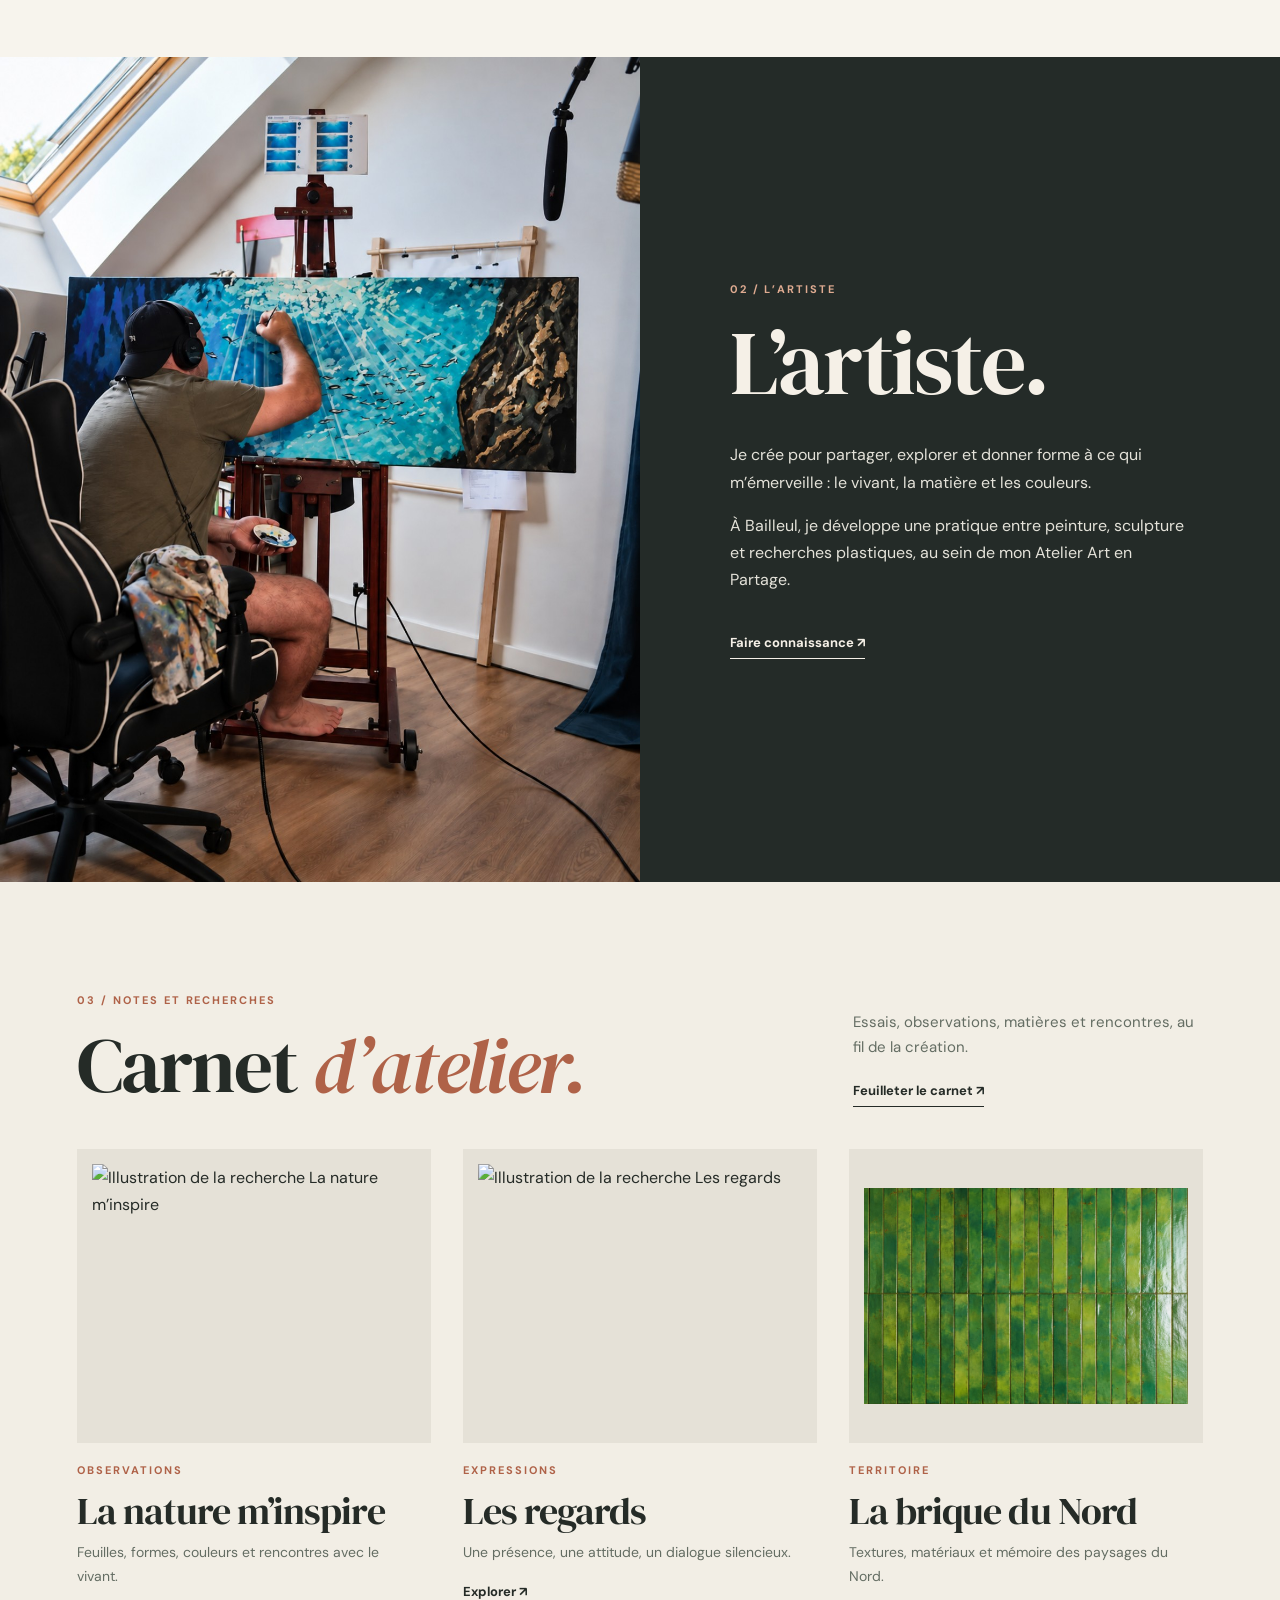
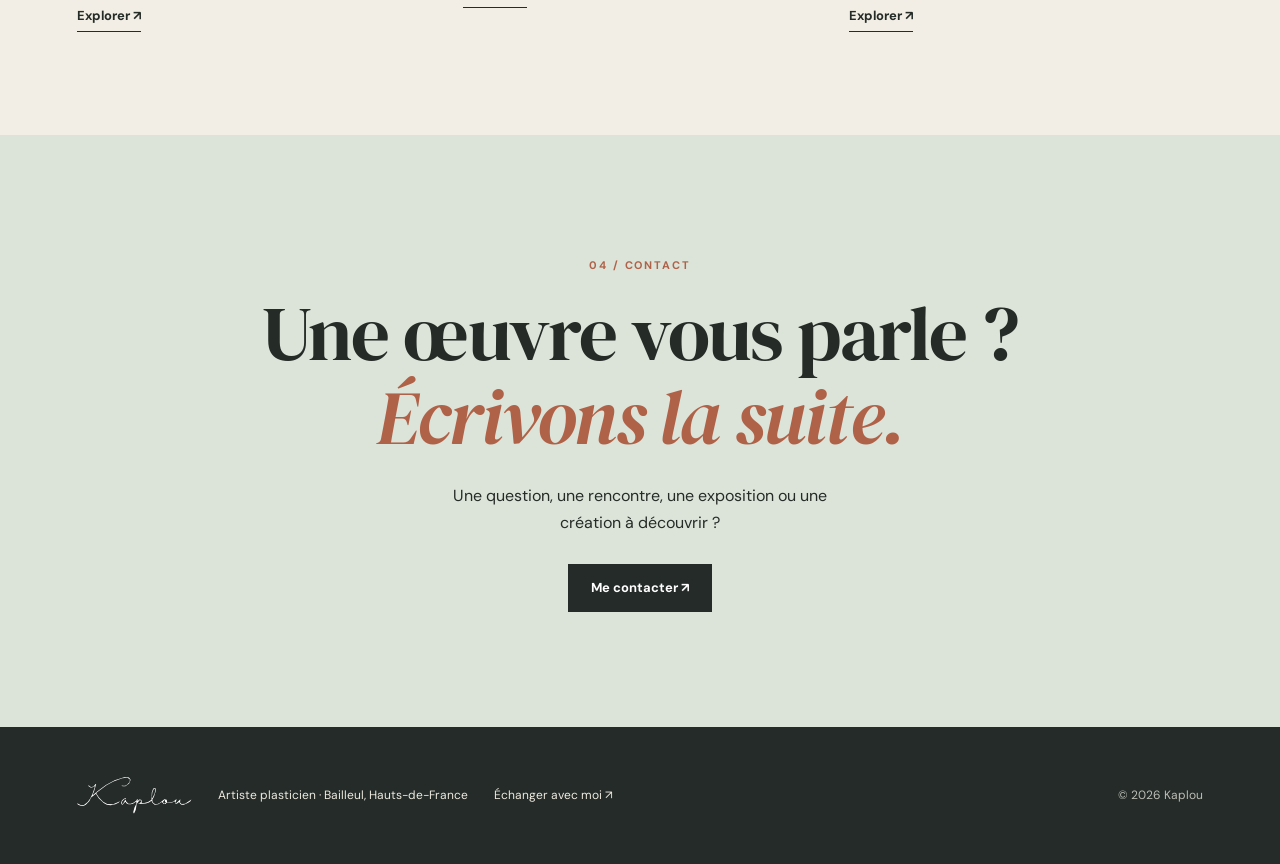
==== commit 874b4df9: "Rapprocher les textes du site des propres écrits de Kaplou" ====
--- a/index.html
+++ b/index.html
@@ -1 +1 @@
-<!doctype html><html lang="fr"><head><meta charset="utf-8"><meta name="viewport" content="width=device-width,initial-scale=1"><meta name="theme-color" content="#f7f4ed"><meta name="description" content="Peintures, sculptures et recherches artistiques de Kaplou, artiste plasticien à Bailleul."><title>Artiste plasticien | Kaplou</title><link rel="preconnect" href="https://fonts.googleapis.com"><link rel="preconnect" href="https://fonts.gstatic.com" crossorigin><link href="https://fonts.googleapis.com/css2?family=DM+Sans:wght@400;500;600;700&family=DM+Serif+Display:ital@0;1&display=swap" rel="stylesheet"><link rel="stylesheet" href="style.css?v=20261014d"></head><body><header class="header"><a class="brand" href="index.html" aria-label="Kaplou, accueil"><img src="images/kaplou-signature.svg" alt="Kaplou"></a><button class="menu-toggle" aria-label="Ouvrir le menu" aria-controls="menu" aria-expanded="false"><span></span><span></span></button><nav class="nav" id="menu" aria-label="Navigation principale"><a aria-current="page" href="index.html">Accueil</a><a  href="oeuvres.html">Œuvres disponibles</a><a  href="artiste.html">L’artiste</a><a  href="carnet.html">Carnet d’atelier</a><a  href="index.html#contact">Contact</a></nav></header><main id="main"><section class="hero" id="accueil"><div class="hero-copy"><span class="overline">Kaplou · Artiste plasticien · Bailleul</span><h1>La couleur<br>du <em>vivant.</em></h1><p>Peintures, sculptures et matières. Des histoires inspirées de ce qui m’entoure, entre observation et imagination.</p><a class="round-link" href="#oeuvres"><span>Entrer dans l’univers</span><span aria-hidden="true">↘</span></a><span class="hero-mark" aria-hidden="true">K.</span></div><div class="hero-art"><img src="https://raw.githubusercontent.com/kaplou/Atelier-Art-en-partage/main/images/portfolio/elan-profondeurs.webp" alt="Élan des profondeurs, œuvre de Kaplou"><span class="image-label">Élan des profondeurs · Kaplou</span></div></section><section class="section works-preview" id="oeuvres"><div class="section-head"><div><span class="overline">01 / Découvrir</span><h2>Œuvres <em>disponibles.</em></h2></div><div><p>Des poissons aux regards intenses, des couleurs qui dansent, des pièces uniques à accueillir chez soi.</p><a class="text-link" href="oeuvres.html">Découvrir les œuvres disponibles ↗</a></div></div><div class="works-grid"><a class="work-card" href="oeuvre.html?id=elan" aria-label="Découvrir Élan des profondeurs"><div class="work-art"><img loading="lazy" src="https://raw.githubusercontent.com/kaplou/Atelier-Art-en-partage/main/images/portfolio/elan-profondeurs.webp" alt="Élan des profondeurs, création de Kaplou"></div><div class="card-meta"><span>Peinture</span><span>Découvrir ↗</span></div><h3>Élan des profondeurs</h3></a><a class="work-card" href="oeuvre.html?id=plakat" aria-label="Découvrir Pla-kat"><div class="work-art"><img loading="lazy" src="https://raw.githubusercontent.com/kaplou/Atelier-Art-en-partage/main/images/portfolio/pla-kat.webp" alt="Pla-kat, création de Kaplou"></div><div class="card-meta"><span>Peinture</span><span>Découvrir ↗</span></div><h3>Pla-kat</h3></a><a class="work-card" href="oeuvre.html?id=cygne" aria-label="Découvrir Cygne noir"><div class="work-art"><img loading="lazy" src="https://raw.githubusercontent.com/kaplou/Atelier-Art-en-partage/main/images/portfolio/cygne-noir-valide.webp" alt="Cygne noir, création de Kaplou"></div><div class="card-meta"><span>Peinture</span><span>Découvrir ↗</span></div><h3>Cygne noir</h3></a></div></section><section class="artist-preview" id="artiste"><div class="artist-image"><img loading="lazy" src="images/Kaplou%20Atelier%2004%20oct.%202026%2C%2009_33_46.png" alt="Kaplou en train de travailler dans son atelier"></div><div class="artist-copy"><span class="overline">02 / L’artiste</span><h2>L’artiste.</h2><p>Je crée pour partager, explorer et donner forme à ce qui m’émerveille : le vivant, la matière et les couleurs.</p><p>À Bailleul, je développe une pratique entre peinture, sculpture et recherches plastiques, au sein de mon Atelier Art en Partage.</p><a class="text-link light" href="artiste.html">Faire connaissance ↗</a></div></section><section class="section journal-preview" id="carnet"><div class="section-head"><div><span class="overline">03 / Notes et recherches</span><h2>Carnet <em>d’atelier.</em></h2></div><div><p>Essais, observations, matières et rencontres, au fil de la création.</p><a class="text-link" href="carnet.html">Feuilleter le carnet ↗</a></div></div><div class="stories-grid"><a class="story-card" href="recherche.html?id=nature"><div class="story-art"><img loading="lazy" src="https://raw.githubusercontent.com/kaplou/Atelier-Art-en-partage/main/images/portfolio/elan-profondeurs.webp" alt="Illustration de la recherche La nature m’inspire"></div><span class="overline">Observations</span><h3>La nature m’inspire</h3><p>Feuilles, formes, couleurs et rencontres avec le vivant.</p><span class="text-link">Explorer ↗</span></a><a class="story-card" href="recherche.html?id=regards"><div class="story-art"><img loading="lazy" src="https://raw.githubusercontent.com/kaplou/Atelier-Art-en-partage/main/images/portfolio/pla-kat.webp" alt="Illustration de la recherche Les regards"></div><span class="overline">Expressions</span><h3>Les regards</h3><p>Une présence, une attitude, un dialogue silencieux.</p><span class="text-link">Explorer ↗</span></a><a class="story-card" href="recherche.html?id=brique"><div class="story-art"><img loading="lazy" src="images/Mur%20de%20carreaux%20verts%20%C3%A9maill%C3%A9s.png" alt="Illustration de la recherche La brique du Nord"></div><span class="overline">Territoire</span><h3>La brique du Nord</h3><p>Textures, matériaux et mémoire des paysages du Nord.</p><span class="text-link">Explorer ↗</span></a></div></section><section class="contact-block" id="contact"><span class="overline">04 / Contact</span><h2>Une œuvre vous parle ?<br><em>Écrivons la suite.</em></h2><p>Une question, une rencontre, une exposition ou une création à découvrir ?</p><a class="button" href="mailto:contact@atelierartenpartage.fr?subject=Bonjour%20Kaplou">Me contacter ↗</a></section></main><footer class="footer"><a href="index.html" aria-label="Retour à l’accueil"><img src="images/kaplou-signature.svg" alt="Kaplou"></a><p>Artiste plasticien · Bailleul, Hauts-de-France</p><a href="index.html#contact">Échanger avec moi ↗</a><small>© <span data-year></span> Kaplou</small></footer><script src="script.js?v=20261014d" defer></script></body></html>+<!doctype html><html lang="fr"><head><meta charset="utf-8"><meta name="viewport" content="width=device-width,initial-scale=1"><meta name="theme-color" content="#f7f4ed"><meta name="description" content="Peintures, sculptures et recherches artistiques de Kaplou, artiste plasticien à Bailleul."><title>Artiste plasticien | Kaplou</title><link rel="preconnect" href="https://fonts.googleapis.com"><link rel="preconnect" href="https://fonts.gstatic.com" crossorigin><link href="https://fonts.googleapis.com/css2?family=DM+Sans:wght@400;500;600;700&family=DM+Serif+Display:ital@0;1&display=swap" rel="stylesheet"><link rel="stylesheet" href="style.css?v=20261014d"></head><body><header class="header"><a class="brand" href="index.html" aria-label="Kaplou, accueil"><img src="images/kaplou-signature.svg" alt="Kaplou"></a><button class="menu-toggle" aria-label="Ouvrir le menu" aria-controls="menu" aria-expanded="false"><span></span><span></span></button><nav class="nav" id="menu" aria-label="Navigation principale"><a aria-current="page" href="index.html">Accueil</a><a  href="oeuvres.html">Œuvres disponibles</a><a  href="artiste.html">L’artiste</a><a  href="carnet.html">Carnet d’atelier</a><a  href="index.html#contact">Contact</a></nav></header><main id="main"><section class="hero" id="accueil"><div class="hero-copy"><span class="overline">Kaplou · Artiste plasticien · Bailleul</span><h1>La couleur<br>du <em>vivant.</em></h1><p>Je peins ce qui me plaît, ce qui m’émerveille et me donne envie de raconter une histoire. Le vivant, les couleurs et les matières nourrissent mes créations.</p><a class="round-link" href="#oeuvres"><span>Entrer dans l’univers</span><span aria-hidden="true">↘</span></a><span class="hero-mark" aria-hidden="true">K.</span></div><div class="hero-art"><img src="https://raw.githubusercontent.com/kaplou/Atelier-Art-en-partage/main/images/portfolio/elan-profondeurs.webp" alt="Élan des profondeurs, œuvre de Kaplou"><span class="image-label">Élan des profondeurs · Kaplou</span></div></section><section class="section works-preview" id="oeuvres"><div class="section-head"><div><span class="overline">01 / Découvrir</span><h2>Œuvres <em>disponibles.</em></h2></div><div><p>Des poissons aux regards intenses, des couleurs qui dansent, des pièces uniques à accueillir chez soi.</p><a class="text-link" href="oeuvres.html">Découvrir les œuvres disponibles ↗</a></div></div><div class="works-grid"><a class="work-card" href="oeuvre.html?id=elan" aria-label="Découvrir Élan des profondeurs"><div class="work-art"><img loading="lazy" src="https://raw.githubusercontent.com/kaplou/Atelier-Art-en-partage/main/images/portfolio/elan-profondeurs.webp" alt="Élan des profondeurs, création de Kaplou"></div><div class="card-meta"><span>Peinture</span><span>Découvrir ↗</span></div><h3>Élan des profondeurs</h3></a><a class="work-card" href="oeuvre.html?id=plakat" aria-label="Découvrir Pla-kat"><div class="work-art"><img loading="lazy" src="https://raw.githubusercontent.com/kaplou/Atelier-Art-en-partage/main/images/portfolio/pla-kat.webp" alt="Pla-kat, création de Kaplou"></div><div class="card-meta"><span>Peinture</span><span>Découvrir ↗</span></div><h3>Pla-kat</h3></a><a class="work-card" href="oeuvre.html?id=cygne" aria-label="Découvrir Cygne noir"><div class="work-art"><img loading="lazy" src="https://raw.githubusercontent.com/kaplou/Atelier-Art-en-partage/main/images/portfolio/cygne-noir-valide.webp" alt="Cygne noir, création de Kaplou"></div><div class="card-meta"><span>Peinture</span><span>Découvrir ↗</span></div><h3>Cygne noir</h3></a></div></section><section class="artist-preview" id="artiste"><div class="artist-image"><img loading="lazy" src="images/Kaplou%20Atelier%2004%20oct.%202026%2C%2009_33_46.png" alt="Kaplou en train de travailler dans son atelier"></div><div class="artist-copy"><span class="overline">02 / L’artiste</span><h2>L’artiste.</h2><p>Je crée pour partager, explorer et donner forme à ce qui m’émerveille : le vivant, la matière et les couleurs.</p><p>À Bailleul, je développe une pratique entre peinture, sculpture et recherches plastiques, au sein de mon Atelier Art en Partage.</p><a class="text-link light" href="artiste.html">Faire connaissance ↗</a></div></section><section class="section journal-preview" id="carnet"><div class="section-head"><div><span class="overline">03 / Notes et recherches</span><h2>Carnet <em>d’atelier.</em></h2></div><div><p>Essais, observations, matières et rencontres, au fil de la création.</p><a class="text-link" href="carnet.html">Feuilleter le carnet ↗</a></div></div><div class="stories-grid"><a class="story-card" href="recherche.html?id=nature"><div class="story-art"><img loading="lazy" src="https://raw.githubusercontent.com/kaplou/Atelier-Art-en-partage/main/images/portfolio/elan-profondeurs.webp" alt="Illustration de la recherche La nature m’inspire"></div><span class="overline">Observations</span><h3>La nature m’inspire</h3><p>Feuilles, formes, couleurs et rencontres avec le vivant.</p><span class="text-link">Explorer ↗</span></a><a class="story-card" href="recherche.html?id=regards"><div class="story-art"><img loading="lazy" src="https://raw.githubusercontent.com/kaplou/Atelier-Art-en-partage/main/images/portfolio/pla-kat.webp" alt="Illustration de la recherche Les regards"></div><span class="overline">Expressions</span><h3>Les regards</h3><p>Une présence, une attitude, un dialogue silencieux.</p><span class="text-link">Explorer ↗</span></a><a class="story-card" href="recherche.html?id=brique"><div class="story-art"><img loading="lazy" src="images/Mur%20de%20carreaux%20verts%20%C3%A9maill%C3%A9s.png" alt="Illustration de la recherche La brique du Nord"></div><span class="overline">Territoire</span><h3>La brique du Nord</h3><p>Textures, matériaux et mémoire des paysages du Nord.</p><span class="text-link">Explorer ↗</span></a></div></section><section class="contact-block" id="contact"><span class="overline">04 / Contact</span><h2>Une œuvre vous parle ?<br><em>Écrivons la suite.</em></h2><p>Une question, une rencontre, une exposition ou une création à découvrir ?</p><a class="button" href="mailto:contact@atelierartenpartage.fr?subject=Bonjour%20Kaplou">Me contacter ↗</a></section></main><footer class="footer"><a href="index.html" aria-label="Retour à l’accueil"><img src="images/kaplou-signature.svg" alt="Kaplou"></a><p>Artiste plasticien · Bailleul, Hauts-de-France</p><a href="index.html#contact">Échanger avec moi ↗</a><small>© <span data-year></span> Kaplou</small></footer><script src="script.js?v=20261014d" defer></script></body></html>
--- a/style.css
+++ b/style.css
@@ -7,3 +7,5 @@
 
 /* Présentation de démonstration fluide */
 .checkout-dialog{border:0;padding:0;width:min(470px,calc(100% - 32px));background:var(--paper);color:var(--ink);box-shadow:0 30px 90px #0004}.checkout-dialog::backdrop{background:rgba(23,30,27,.72);backdrop-filter:blur(5px)}.checkout-content{padding:clamp(35px,5vw,65px);position:relative}.checkout-content h2{font-size:clamp(40px,5vw,58px);margin:15px 0 25px}.checkout-demo{font-size:13px;color:var(--muted);border-top:1px solid var(--line);padding-top:15px}.adoption-button{cursor:pointer}.artist-dialog .adoption-button{flex:none}
+
+.portfolio-external{display:flex;align-items:center;justify-content:space-between;gap:32px;padding:clamp(28px,5vw,65px);background:var(--paper2);border:1px solid var(--line)}.portfolio-external p{max-width:580px;font-size:clamp(17px,2vw,21px);line-height:1.65;margin-bottom:26px}.portfolio-external-mark{font-family:var(--serif);font-size:clamp(90px,15vw,190px);line-height:1;color:var(--sage);opacity:.65}@media(max-width:600px){.portfolio-external-mark{display:none}}
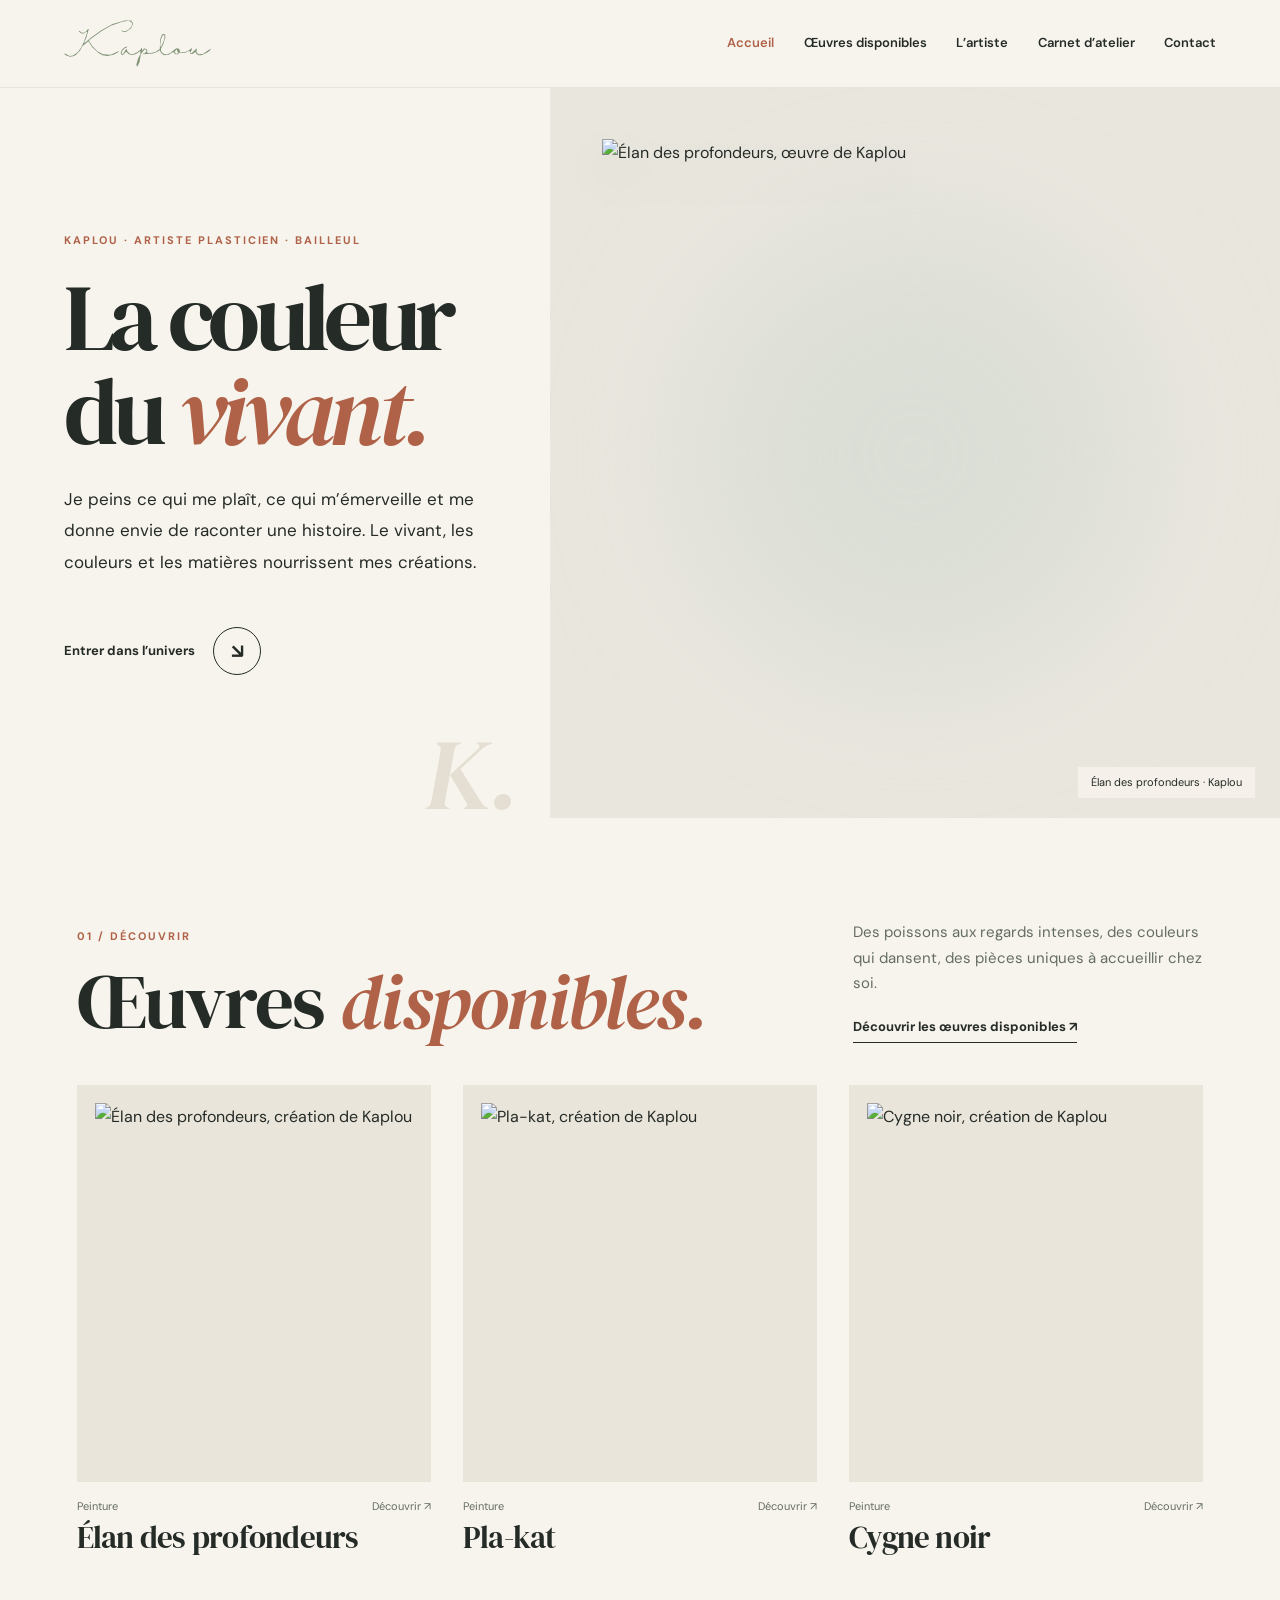
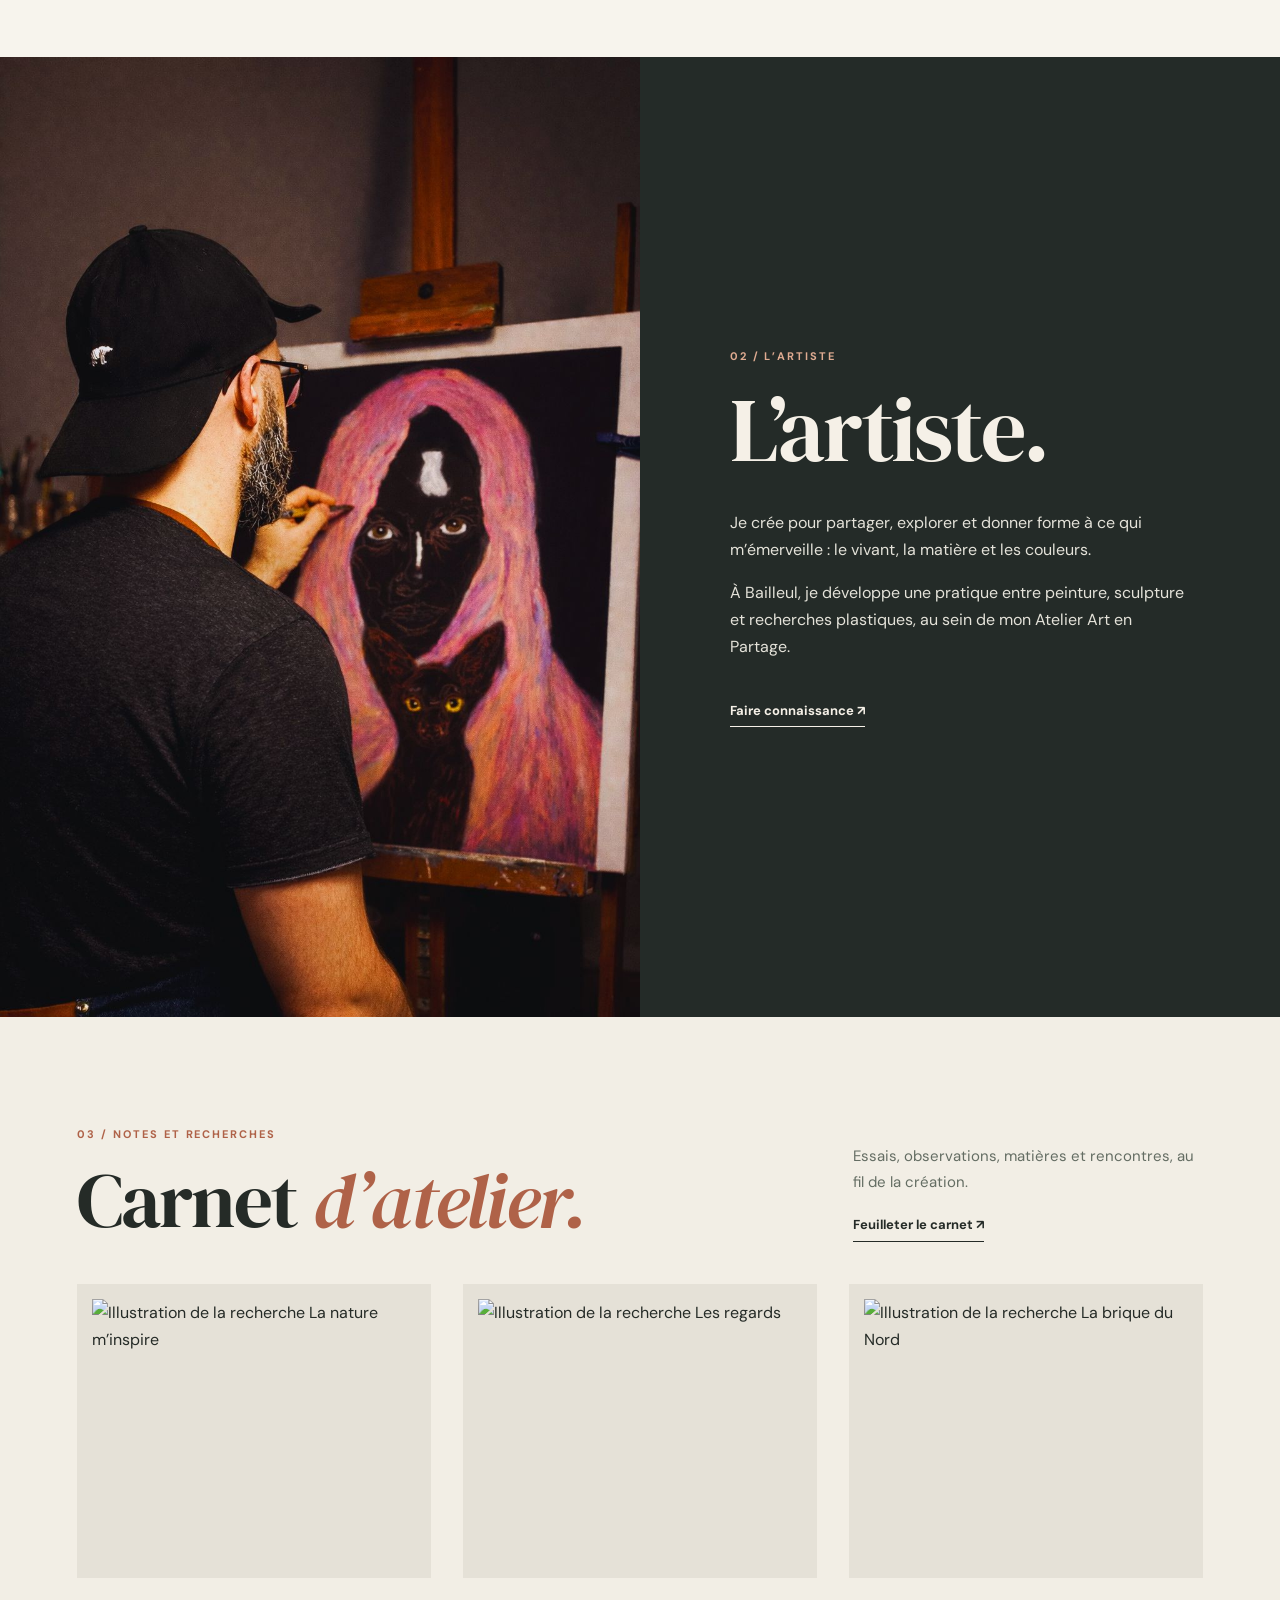
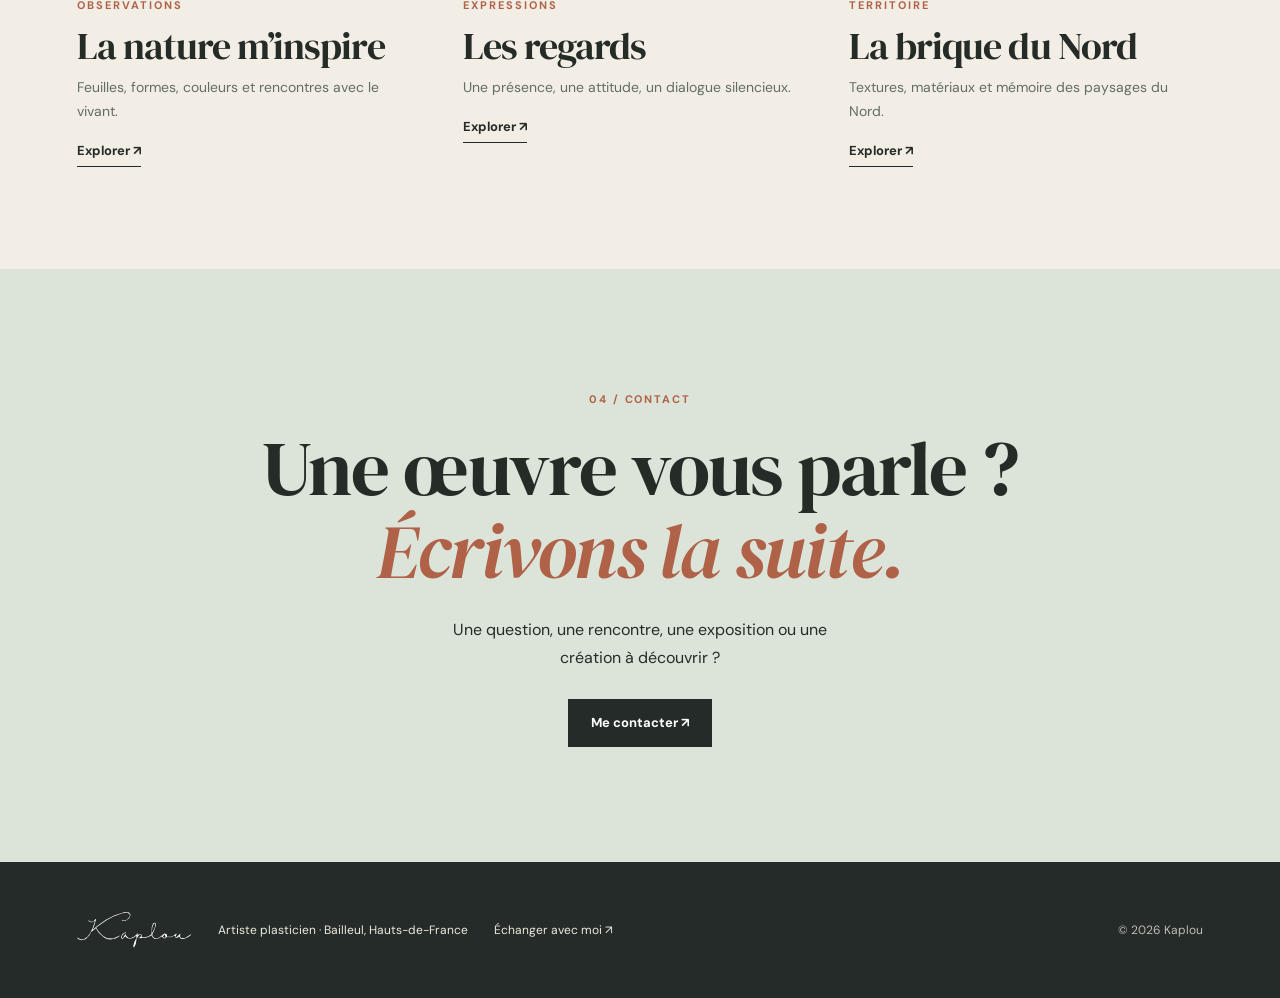
==== commit 3bffbe84: "Utiliser le portrait de Kaplou en peinture sur l’accueil" ====
--- a/index.html
+++ b/index.html
@@ -1 +1 @@
-<!doctype html><html lang="fr"><head><meta charset="utf-8"><meta name="viewport" content="width=device-width,initial-scale=1"><meta name="theme-color" content="#f7f4ed"><meta name="description" content="Peintures, sculptures et recherches artistiques de Kaplou, artiste plasticien à Bailleul."><title>Artiste plasticien | Kaplou</title><link rel="preconnect" href="https://fonts.googleapis.com"><link rel="preconnect" href="https://fonts.gstatic.com" crossorigin><link href="https://fonts.googleapis.com/css2?family=DM+Sans:wght@400;500;600;700&family=DM+Serif+Display:ital@0;1&display=swap" rel="stylesheet"><link rel="stylesheet" href="style.css?v=20261014d"></head><body><header class="header"><a class="brand" href="index.html" aria-label="Kaplou, accueil"><img src="images/kaplou-signature.svg" alt="Kaplou"></a><button class="menu-toggle" aria-label="Ouvrir le menu" aria-controls="menu" aria-expanded="false"><span></span><span></span></button><nav class="nav" id="menu" aria-label="Navigation principale"><a aria-current="page" href="index.html">Accueil</a><a  href="oeuvres.html">Œuvres disponibles</a><a  href="artiste.html">L’artiste</a><a  href="carnet.html">Carnet d’atelier</a><a  href="index.html#contact">Contact</a></nav></header><main id="main"><section class="hero" id="accueil"><div class="hero-copy"><span class="overline">Kaplou · Artiste plasticien · Bailleul</span><h1>La couleur<br>du <em>vivant.</em></h1><p>Je peins ce qui me plaît, ce qui m’émerveille et me donne envie de raconter une histoire. Le vivant, les couleurs et les matières nourrissent mes créations.</p><a class="round-link" href="#oeuvres"><span>Entrer dans l’univers</span><span aria-hidden="true">↘</span></a><span class="hero-mark" aria-hidden="true">K.</span></div><div class="hero-art"><img src="https://raw.githubusercontent.com/kaplou/Atelier-Art-en-partage/main/images/portfolio/elan-profondeurs.webp" alt="Élan des profondeurs, œuvre de Kaplou"><span class="image-label">Élan des profondeurs · Kaplou</span></div></section><section class="section works-preview" id="oeuvres"><div class="section-head"><div><span class="overline">01 / Découvrir</span><h2>Œuvres <em>disponibles.</em></h2></div><div><p>Des poissons aux regards intenses, des couleurs qui dansent, des pièces uniques à accueillir chez soi.</p><a class="text-link" href="oeuvres.html">Découvrir les œuvres disponibles ↗</a></div></div><div class="works-grid"><a class="work-card" href="oeuvre.html?id=elan" aria-label="Découvrir Élan des profondeurs"><div class="work-art"><img loading="lazy" src="https://raw.githubusercontent.com/kaplou/Atelier-Art-en-partage/main/images/portfolio/elan-profondeurs.webp" alt="Élan des profondeurs, création de Kaplou"></div><div class="card-meta"><span>Peinture</span><span>Découvrir ↗</span></div><h3>Élan des profondeurs</h3></a><a class="work-card" href="oeuvre.html?id=plakat" aria-label="Découvrir Pla-kat"><div class="work-art"><img loading="lazy" src="https://raw.githubusercontent.com/kaplou/Atelier-Art-en-partage/main/images/portfolio/pla-kat.webp" alt="Pla-kat, création de Kaplou"></div><div class="card-meta"><span>Peinture</span><span>Découvrir ↗</span></div><h3>Pla-kat</h3></a><a class="work-card" href="oeuvre.html?id=cygne" aria-label="Découvrir Cygne noir"><div class="work-art"><img loading="lazy" src="https://raw.githubusercontent.com/kaplou/Atelier-Art-en-partage/main/images/portfolio/cygne-noir-valide.webp" alt="Cygne noir, création de Kaplou"></div><div class="card-meta"><span>Peinture</span><span>Découvrir ↗</span></div><h3>Cygne noir</h3></a></div></section><section class="artist-preview" id="artiste"><div class="artist-image"><img loading="lazy" src="images/Kaplou%20Atelier%2004%20oct.%202026%2C%2009_33_46.png" alt="Kaplou en train de travailler dans son atelier"></div><div class="artist-copy"><span class="overline">02 / L’artiste</span><h2>L’artiste.</h2><p>Je crée pour partager, explorer et donner forme à ce qui m’émerveille : le vivant, la matière et les couleurs.</p><p>À Bailleul, je développe une pratique entre peinture, sculpture et recherches plastiques, au sein de mon Atelier Art en Partage.</p><a class="text-link light" href="artiste.html">Faire connaissance ↗</a></div></section><section class="section journal-preview" id="carnet"><div class="section-head"><div><span class="overline">03 / Notes et recherches</span><h2>Carnet <em>d’atelier.</em></h2></div><div><p>Essais, observations, matières et rencontres, au fil de la création.</p><a class="text-link" href="carnet.html">Feuilleter le carnet ↗</a></div></div><div class="stories-grid"><a class="story-card" href="recherche.html?id=nature"><div class="story-art"><img loading="lazy" src="https://raw.githubusercontent.com/kaplou/Atelier-Art-en-partage/main/images/portfolio/elan-profondeurs.webp" alt="Illustration de la recherche La nature m’inspire"></div><span class="overline">Observations</span><h3>La nature m’inspire</h3><p>Feuilles, formes, couleurs et rencontres avec le vivant.</p><span class="text-link">Explorer ↗</span></a><a class="story-card" href="recherche.html?id=regards"><div class="story-art"><img loading="lazy" src="https://raw.githubusercontent.com/kaplou/Atelier-Art-en-partage/main/images/portfolio/pla-kat.webp" alt="Illustration de la recherche Les regards"></div><span class="overline">Expressions</span><h3>Les regards</h3><p>Une présence, une attitude, un dialogue silencieux.</p><span class="text-link">Explorer ↗</span></a><a class="story-card" href="recherche.html?id=brique"><div class="story-art"><img loading="lazy" src="images/Mur%20de%20carreaux%20verts%20%C3%A9maill%C3%A9s.png" alt="Illustration de la recherche La brique du Nord"></div><span class="overline">Territoire</span><h3>La brique du Nord</h3><p>Textures, matériaux et mémoire des paysages du Nord.</p><span class="text-link">Explorer ↗</span></a></div></section><section class="contact-block" id="contact"><span class="overline">04 / Contact</span><h2>Une œuvre vous parle ?<br><em>Écrivons la suite.</em></h2><p>Une question, une rencontre, une exposition ou une création à découvrir ?</p><a class="button" href="mailto:contact@atelierartenpartage.fr?subject=Bonjour%20Kaplou">Me contacter ↗</a></section></main><footer class="footer"><a href="index.html" aria-label="Retour à l’accueil"><img src="images/kaplou-signature.svg" alt="Kaplou"></a><p>Artiste plasticien · Bailleul, Hauts-de-France</p><a href="index.html#contact">Échanger avec moi ↗</a><small>© <span data-year></span> Kaplou</small></footer><script src="script.js?v=20261014d" defer></script></body></html>+<!doctype html><html lang="fr"><head><meta charset="utf-8"><meta name="viewport" content="width=device-width,initial-scale=1"><meta name="theme-color" content="#f7f4ed"><meta name="description" content="Peintures, sculptures et recherches artistiques de Kaplou, artiste plasticien à Bailleul."><title>Artiste plasticien | Kaplou</title><link rel="preconnect" href="https://fonts.googleapis.com"><link rel="preconnect" href="https://fonts.gstatic.com" crossorigin><link href="https://fonts.googleapis.com/css2?family=DM+Sans:wght@400;500;600;700&family=DM+Serif+Display:ital@0;1&display=swap" rel="stylesheet"><link rel="stylesheet" href="style.css?v=20261014d"></head><body><header class="header"><a class="brand" href="index.html" aria-label="Kaplou, accueil"><img src="images/kaplou-signature.svg" alt="Kaplou"></a><button class="menu-toggle" aria-label="Ouvrir le menu" aria-controls="menu" aria-expanded="false"><span></span><span></span></button><nav class="nav" id="menu" aria-label="Navigation principale"><a aria-current="page" href="index.html">Accueil</a><a  href="oeuvres.html">Œuvres disponibles</a><a  href="artiste.html">L’artiste</a><a  href="carnet.html">Carnet d’atelier</a><a  href="index.html#contact">Contact</a></nav></header><main id="main"><section class="hero" id="accueil"><div class="hero-copy"><span class="overline">Kaplou · Artiste plasticien · Bailleul</span><h1>La couleur<br>du <em>vivant.</em></h1><p>Je peins ce qui me plaît, ce qui m’émerveille et me donne envie de raconter une histoire. Le vivant, les couleurs et les matières nourrissent mes créations.</p><a class="round-link" href="#oeuvres"><span>Entrer dans l’univers</span><span aria-hidden="true">↘</span></a><span class="hero-mark" aria-hidden="true">K.</span></div><div class="hero-art"><img src="https://raw.githubusercontent.com/kaplou/Atelier-Art-en-partage/main/images/portfolio/elan-profondeurs.webp" alt="Élan des profondeurs, œuvre de Kaplou"><span class="image-label">Élan des profondeurs · Kaplou</span></div></section><section class="section works-preview" id="oeuvres"><div class="section-head"><div><span class="overline">01 / Découvrir</span><h2>Œuvres <em>disponibles.</em></h2></div><div><p>Des poissons aux regards intenses, des couleurs qui dansent, des pièces uniques à accueillir chez soi.</p><a class="text-link" href="oeuvres.html">Découvrir les œuvres disponibles ↗</a></div></div><div class="works-grid"><a class="work-card" href="oeuvre.html?id=elan" aria-label="Découvrir Élan des profondeurs"><div class="work-art"><img loading="lazy" src="https://raw.githubusercontent.com/kaplou/Atelier-Art-en-partage/main/images/portfolio/elan-profondeurs.webp" alt="Élan des profondeurs, création de Kaplou"></div><div class="card-meta"><span>Peinture</span><span>Découvrir ↗</span></div><h3>Élan des profondeurs</h3></a><a class="work-card" href="oeuvre.html?id=plakat" aria-label="Découvrir Pla-kat"><div class="work-art"><img loading="lazy" src="https://raw.githubusercontent.com/kaplou/Atelier-Art-en-partage/main/images/portfolio/pla-kat.webp" alt="Pla-kat, création de Kaplou"></div><div class="card-meta"><span>Peinture</span><span>Découvrir ↗</span></div><h3>Pla-kat</h3></a><a class="work-card" href="oeuvre.html?id=cygne" aria-label="Découvrir Cygne noir"><div class="work-art"><img loading="lazy" src="https://raw.githubusercontent.com/kaplou/Atelier-Art-en-partage/main/images/portfolio/cygne-noir-valide.webp" alt="Cygne noir, création de Kaplou"></div><div class="card-meta"><span>Peinture</span><span>Découvrir ↗</span></div><h3>Cygne noir</h3></a></div></section><section class="artist-preview" id="artiste"><div class="artist-image"><img loading="lazy" src="Kaplou_Atelier_AEP.jpg" alt="Kaplou en train de peindre devant son chevalet"></div><div class="artist-copy"><span class="overline">02 / L’artiste</span><h2>L’artiste.</h2><p>Je crée pour partager, explorer et donner forme à ce qui m’émerveille : le vivant, la matière et les couleurs.</p><p>À Bailleul, je développe une pratique entre peinture, sculpture et recherches plastiques, au sein de mon Atelier Art en Partage.</p><a class="text-link light" href="artiste.html">Faire connaissance ↗</a></div></section><section class="section journal-preview" id="carnet"><div class="section-head"><div><span class="overline">03 / Notes et recherches</span><h2>Carnet <em>d’atelier.</em></h2></div><div><p>Essais, observations, matières et rencontres, au fil de la création.</p><a class="text-link" href="carnet.html">Feuilleter le carnet ↗</a></div></div><div class="stories-grid"><a class="story-card" href="recherche.html?id=nature"><div class="story-art"><img loading="lazy" src="https://raw.githubusercontent.com/kaplou/Atelier-Art-en-partage/main/images/portfolio/elan-profondeurs.webp" alt="Illustration de la recherche La nature m’inspire"></div><span class="overline">Observations</span><h3>La nature m’inspire</h3><p>Feuilles, formes, couleurs et rencontres avec le vivant.</p><span class="text-link">Explorer ↗</span></a><a class="story-card" href="recherche.html?id=regards"><div class="story-art"><img loading="lazy" src="https://raw.githubusercontent.com/kaplou/Atelier-Art-en-partage/main/images/portfolio/pla-kat.webp" alt="Illustration de la recherche Les regards"></div><span class="overline">Expressions</span><h3>Les regards</h3><p>Une présence, une attitude, un dialogue silencieux.</p><span class="text-link">Explorer ↗</span></a><a class="story-card" href="recherche.html?id=brique"><div class="story-art"><img loading="lazy" src="images/Mur%20de%20carreaux%20verts%20%C3%A9maill%C3%A9s.png" alt="Illustration de la recherche La brique du Nord"></div><span class="overline">Territoire</span><h3>La brique du Nord</h3><p>Textures, matériaux et mémoire des paysages du Nord.</p><span class="text-link">Explorer ↗</span></a></div></section><section class="contact-block" id="contact"><span class="overline">04 / Contact</span><h2>Une œuvre vous parle ?<br><em>Écrivons la suite.</em></h2><p>Une question, une rencontre, une exposition ou une création à découvrir ?</p><a class="button" href="mailto:contact@atelierartenpartage.fr?subject=Bonjour%20Kaplou">Me contacter ↗</a></section></main><footer class="footer"><a href="index.html" aria-label="Retour à l’accueil"><img src="images/kaplou-signature.svg" alt="Kaplou"></a><p>Artiste plasticien · Bailleul, Hauts-de-France</p><a href="index.html#contact">Échanger avec moi ↗</a><small>© <span data-year></span> Kaplou</small></footer><script src="script.js?v=20261014d" defer></script></body></html>
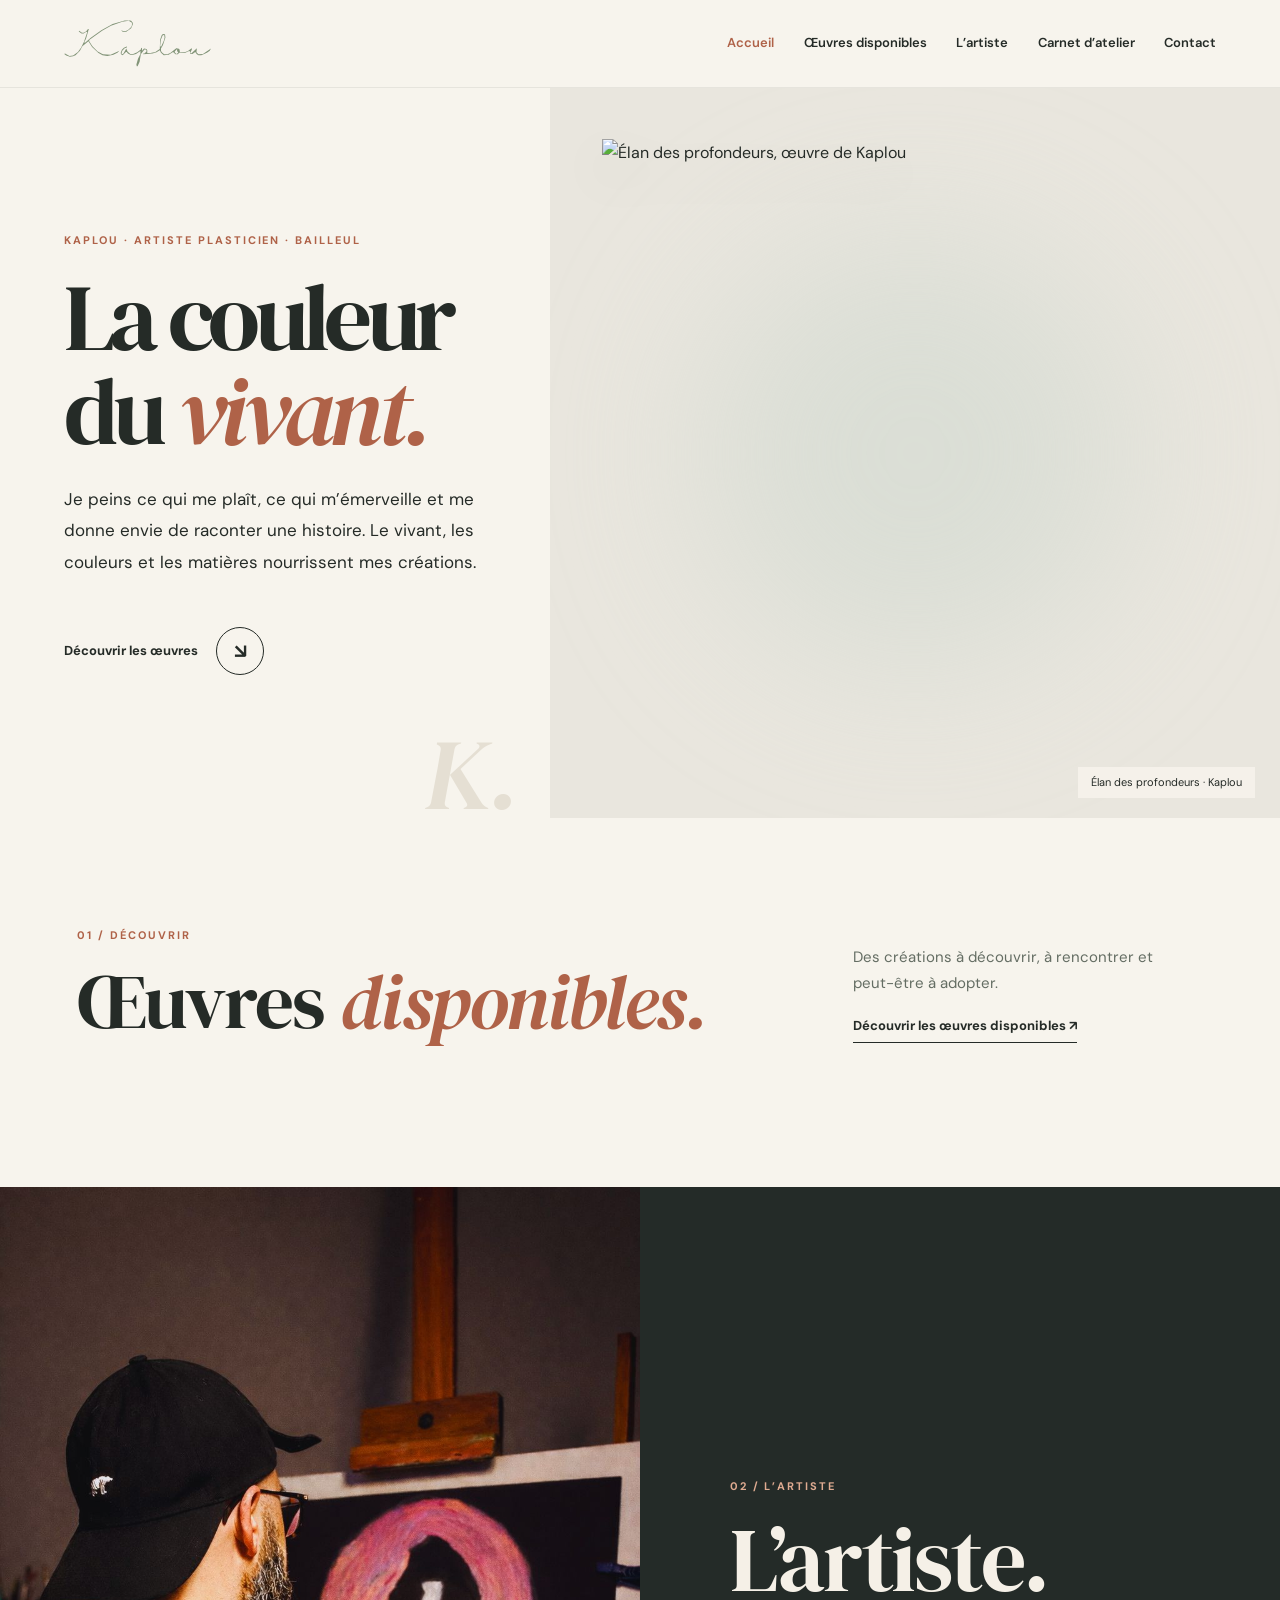
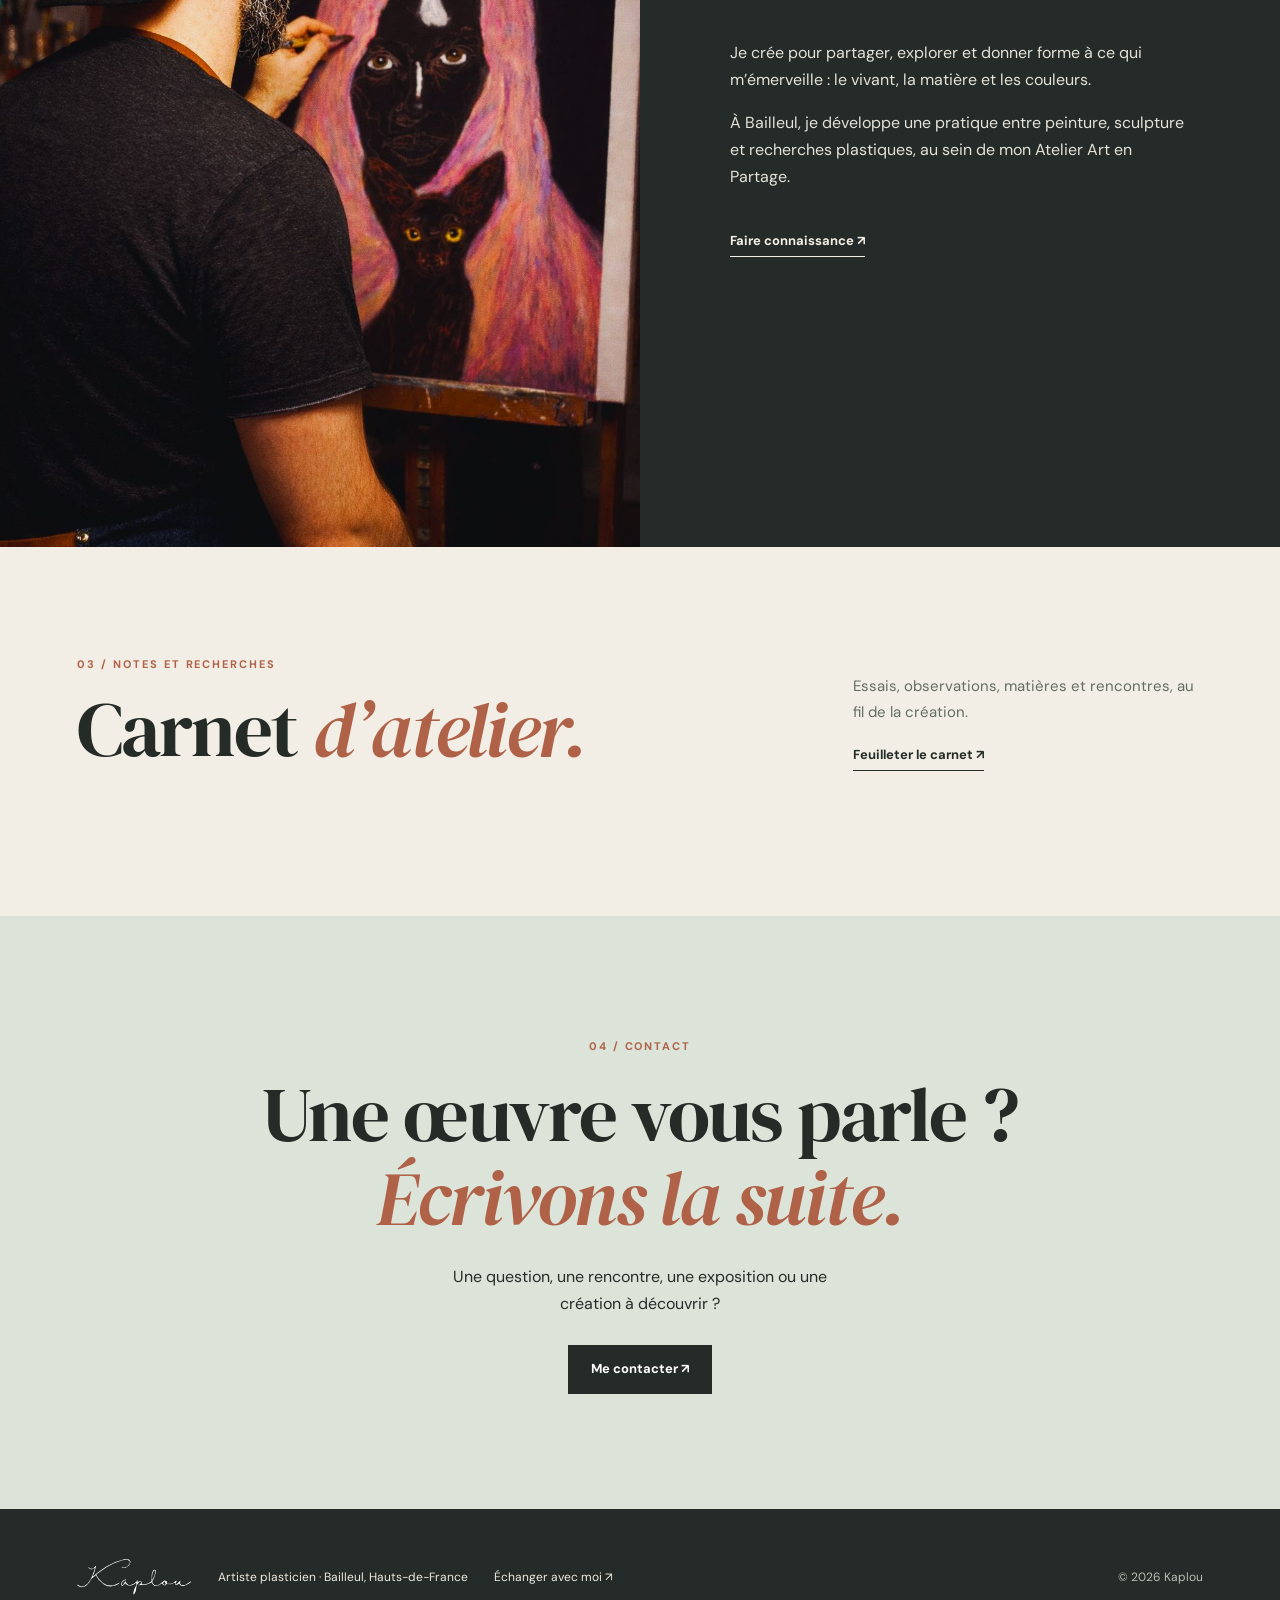
==== commit 05af84a1: "Simplifier l’accueil : trois invitations claires sans galeries répétées" ====
--- a/index.html
+++ b/index.html
@@ -1 +1 @@
-<!doctype html><html lang="fr"><head><meta charset="utf-8"><meta name="viewport" content="width=device-width,initial-scale=1"><meta name="theme-color" content="#f7f4ed"><meta name="description" content="Peintures, sculptures et recherches artistiques de Kaplou, artiste plasticien à Bailleul."><title>Artiste plasticien | Kaplou</title><link rel="preconnect" href="https://fonts.googleapis.com"><link rel="preconnect" href="https://fonts.gstatic.com" crossorigin><link href="https://fonts.googleapis.com/css2?family=DM+Sans:wght@400;500;600;700&family=DM+Serif+Display:ital@0;1&display=swap" rel="stylesheet"><link rel="stylesheet" href="style.css?v=20261014d"></head><body><header class="header"><a class="brand" href="index.html" aria-label="Kaplou, accueil"><img src="images/kaplou-signature.svg" alt="Kaplou"></a><button class="menu-toggle" aria-label="Ouvrir le menu" aria-controls="menu" aria-expanded="false"><span></span><span></span></button><nav class="nav" id="menu" aria-label="Navigation principale"><a aria-current="page" href="index.html">Accueil</a><a  href="oeuvres.html">Œuvres disponibles</a><a  href="artiste.html">L’artiste</a><a  href="carnet.html">Carnet d’atelier</a><a  href="index.html#contact">Contact</a></nav></header><main id="main"><section class="hero" id="accueil"><div class="hero-copy"><span class="overline">Kaplou · Artiste plasticien · Bailleul</span><h1>La couleur<br>du <em>vivant.</em></h1><p>Je peins ce qui me plaît, ce qui m’émerveille et me donne envie de raconter une histoire. Le vivant, les couleurs et les matières nourrissent mes créations.</p><a class="round-link" href="#oeuvres"><span>Entrer dans l’univers</span><span aria-hidden="true">↘</span></a><span class="hero-mark" aria-hidden="true">K.</span></div><div class="hero-art"><img src="https://raw.githubusercontent.com/kaplou/Atelier-Art-en-partage/main/images/portfolio/elan-profondeurs.webp" alt="Élan des profondeurs, œuvre de Kaplou"><span class="image-label">Élan des profondeurs · Kaplou</span></div></section><section class="section works-preview" id="oeuvres"><div class="section-head"><div><span class="overline">01 / Découvrir</span><h2>Œuvres <em>disponibles.</em></h2></div><div><p>Des poissons aux regards intenses, des couleurs qui dansent, des pièces uniques à accueillir chez soi.</p><a class="text-link" href="oeuvres.html">Découvrir les œuvres disponibles ↗</a></div></div><div class="works-grid"><a class="work-card" href="oeuvre.html?id=elan" aria-label="Découvrir Élan des profondeurs"><div class="work-art"><img loading="lazy" src="https://raw.githubusercontent.com/kaplou/Atelier-Art-en-partage/main/images/portfolio/elan-profondeurs.webp" alt="Élan des profondeurs, création de Kaplou"></div><div class="card-meta"><span>Peinture</span><span>Découvrir ↗</span></div><h3>Élan des profondeurs</h3></a><a class="work-card" href="oeuvre.html?id=plakat" aria-label="Découvrir Pla-kat"><div class="work-art"><img loading="lazy" src="https://raw.githubusercontent.com/kaplou/Atelier-Art-en-partage/main/images/portfolio/pla-kat.webp" alt="Pla-kat, création de Kaplou"></div><div class="card-meta"><span>Peinture</span><span>Découvrir ↗</span></div><h3>Pla-kat</h3></a><a class="work-card" href="oeuvre.html?id=cygne" aria-label="Découvrir Cygne noir"><div class="work-art"><img loading="lazy" src="https://raw.githubusercontent.com/kaplou/Atelier-Art-en-partage/main/images/portfolio/cygne-noir-valide.webp" alt="Cygne noir, création de Kaplou"></div><div class="card-meta"><span>Peinture</span><span>Découvrir ↗</span></div><h3>Cygne noir</h3></a></div></section><section class="artist-preview" id="artiste"><div class="artist-image"><img loading="lazy" src="Kaplou_Atelier_AEP.jpg" alt="Kaplou en train de peindre devant son chevalet"></div><div class="artist-copy"><span class="overline">02 / L’artiste</span><h2>L’artiste.</h2><p>Je crée pour partager, explorer et donner forme à ce qui m’émerveille : le vivant, la matière et les couleurs.</p><p>À Bailleul, je développe une pratique entre peinture, sculpture et recherches plastiques, au sein de mon Atelier Art en Partage.</p><a class="text-link light" href="artiste.html">Faire connaissance ↗</a></div></section><section class="section journal-preview" id="carnet"><div class="section-head"><div><span class="overline">03 / Notes et recherches</span><h2>Carnet <em>d’atelier.</em></h2></div><div><p>Essais, observations, matières et rencontres, au fil de la création.</p><a class="text-link" href="carnet.html">Feuilleter le carnet ↗</a></div></div><div class="stories-grid"><a class="story-card" href="recherche.html?id=nature"><div class="story-art"><img loading="lazy" src="https://raw.githubusercontent.com/kaplou/Atelier-Art-en-partage/main/images/portfolio/elan-profondeurs.webp" alt="Illustration de la recherche La nature m’inspire"></div><span class="overline">Observations</span><h3>La nature m’inspire</h3><p>Feuilles, formes, couleurs et rencontres avec le vivant.</p><span class="text-link">Explorer ↗</span></a><a class="story-card" href="recherche.html?id=regards"><div class="story-art"><img loading="lazy" src="https://raw.githubusercontent.com/kaplou/Atelier-Art-en-partage/main/images/portfolio/pla-kat.webp" alt="Illustration de la recherche Les regards"></div><span class="overline">Expressions</span><h3>Les regards</h3><p>Une présence, une attitude, un dialogue silencieux.</p><span class="text-link">Explorer ↗</span></a><a class="story-card" href="recherche.html?id=brique"><div class="story-art"><img loading="lazy" src="images/Mur%20de%20carreaux%20verts%20%C3%A9maill%C3%A9s.png" alt="Illustration de la recherche La brique du Nord"></div><span class="overline">Territoire</span><h3>La brique du Nord</h3><p>Textures, matériaux et mémoire des paysages du Nord.</p><span class="text-link">Explorer ↗</span></a></div></section><section class="contact-block" id="contact"><span class="overline">04 / Contact</span><h2>Une œuvre vous parle ?<br><em>Écrivons la suite.</em></h2><p>Une question, une rencontre, une exposition ou une création à découvrir ?</p><a class="button" href="mailto:contact@atelierartenpartage.fr?subject=Bonjour%20Kaplou">Me contacter ↗</a></section></main><footer class="footer"><a href="index.html" aria-label="Retour à l’accueil"><img src="images/kaplou-signature.svg" alt="Kaplou"></a><p>Artiste plasticien · Bailleul, Hauts-de-France</p><a href="index.html#contact">Échanger avec moi ↗</a><small>© <span data-year></span> Kaplou</small></footer><script src="script.js?v=20261014d" defer></script></body></html>+<!doctype html><html lang="fr"><head><meta charset="utf-8"><meta name="viewport" content="width=device-width,initial-scale=1"><meta name="theme-color" content="#f7f4ed"><meta name="description" content="Peintures, sculptures et recherches artistiques de Kaplou, artiste plasticien à Bailleul."><title>Artiste plasticien | Kaplou</title><link rel="preconnect" href="https://fonts.googleapis.com"><link rel="preconnect" href="https://fonts.gstatic.com" crossorigin><link href="https://fonts.googleapis.com/css2?family=DM+Sans:wght@400;500;600;700&family=DM+Serif+Display:ital@0;1&display=swap" rel="stylesheet"><link rel="stylesheet" href="style.css?v=20261014e"></head><body><header class="header"><a class="brand" href="index.html" aria-label="Kaplou, accueil"><img src="images/kaplou-signature.svg" alt="Kaplou"></a><button class="menu-toggle" aria-label="Ouvrir le menu" aria-controls="menu" aria-expanded="false"><span></span><span></span></button><nav class="nav" id="menu" aria-label="Navigation principale"><a aria-current="page" href="index.html">Accueil</a><a  href="oeuvres.html">Œuvres disponibles</a><a  href="artiste.html">L’artiste</a><a  href="carnet.html">Carnet d’atelier</a><a  href="index.html#contact">Contact</a></nav></header><main id="main"><section class="hero" id="accueil"><div class="hero-copy"><span class="overline">Kaplou · Artiste plasticien · Bailleul</span><h1>La couleur<br>du <em>vivant.</em></h1><p>Je peins ce qui me plaît, ce qui m’émerveille et me donne envie de raconter une histoire. Le vivant, les couleurs et les matières nourrissent mes créations.</p><a class="round-link" href="oeuvres.html"><span>Découvrir les œuvres</span><span aria-hidden="true">↘</span></a><span class="hero-mark" aria-hidden="true">K.</span></div><div class="hero-art"><img src="https://raw.githubusercontent.com/kaplou/Atelier-Art-en-partage/main/images/portfolio/elan-profondeurs.webp" alt="Élan des profondeurs, œuvre de Kaplou"><span class="image-label">Élan des profondeurs · Kaplou</span></div></section><section class="section works-preview" id="oeuvres"><div class="section-head"><div><span class="overline">01 / Découvrir</span><h2>Œuvres <em>disponibles.</em></h2></div><div><p>Des créations à découvrir, à rencontrer et peut-être à adopter.</p><a class="text-link" href="oeuvres.html">Découvrir les œuvres disponibles ↗</a></div></div></section><section class="artist-preview" id="artiste"><div class="artist-image"><img loading="lazy" src="Kaplou_Atelier_AEP.jpg" alt="Kaplou en train de peindre devant son chevalet"></div><div class="artist-copy"><span class="overline">02 / L’artiste</span><h2>L’artiste.</h2><p>Je crée pour partager, explorer et donner forme à ce qui m’émerveille : le vivant, la matière et les couleurs.</p><p>À Bailleul, je développe une pratique entre peinture, sculpture et recherches plastiques, au sein de mon Atelier Art en Partage.</p><a class="text-link light" href="artiste.html">Faire connaissance ↗</a></div></section><section class="section journal-preview" id="carnet"><div class="section-head"><div><span class="overline">03 / Notes et recherches</span><h2>Carnet <em>d’atelier.</em></h2></div><div><p>Essais, observations, matières et rencontres, au fil de la création.</p><a class="text-link" href="carnet.html">Feuilleter le carnet ↗</a></div></div></section><section class="contact-block" id="contact"><span class="overline">04 / Contact</span><h2>Une œuvre vous parle ?<br><em>Écrivons la suite.</em></h2><p>Une question, une rencontre, une exposition ou une création à découvrir ?</p><a class="button" href="mailto:contact@atelierartenpartage.fr?subject=Bonjour%20Kaplou">Me contacter ↗</a></section></main><footer class="footer"><a href="index.html" aria-label="Retour à l’accueil"><img src="images/kaplou-signature.svg" alt="Kaplou"></a><p>Artiste plasticien · Bailleul, Hauts-de-France</p><a href="index.html#contact">Échanger avec moi ↗</a><small>© <span data-year></span> Kaplou</small></footer><script src="script.js?v=20261014d" defer></script></body></html>
